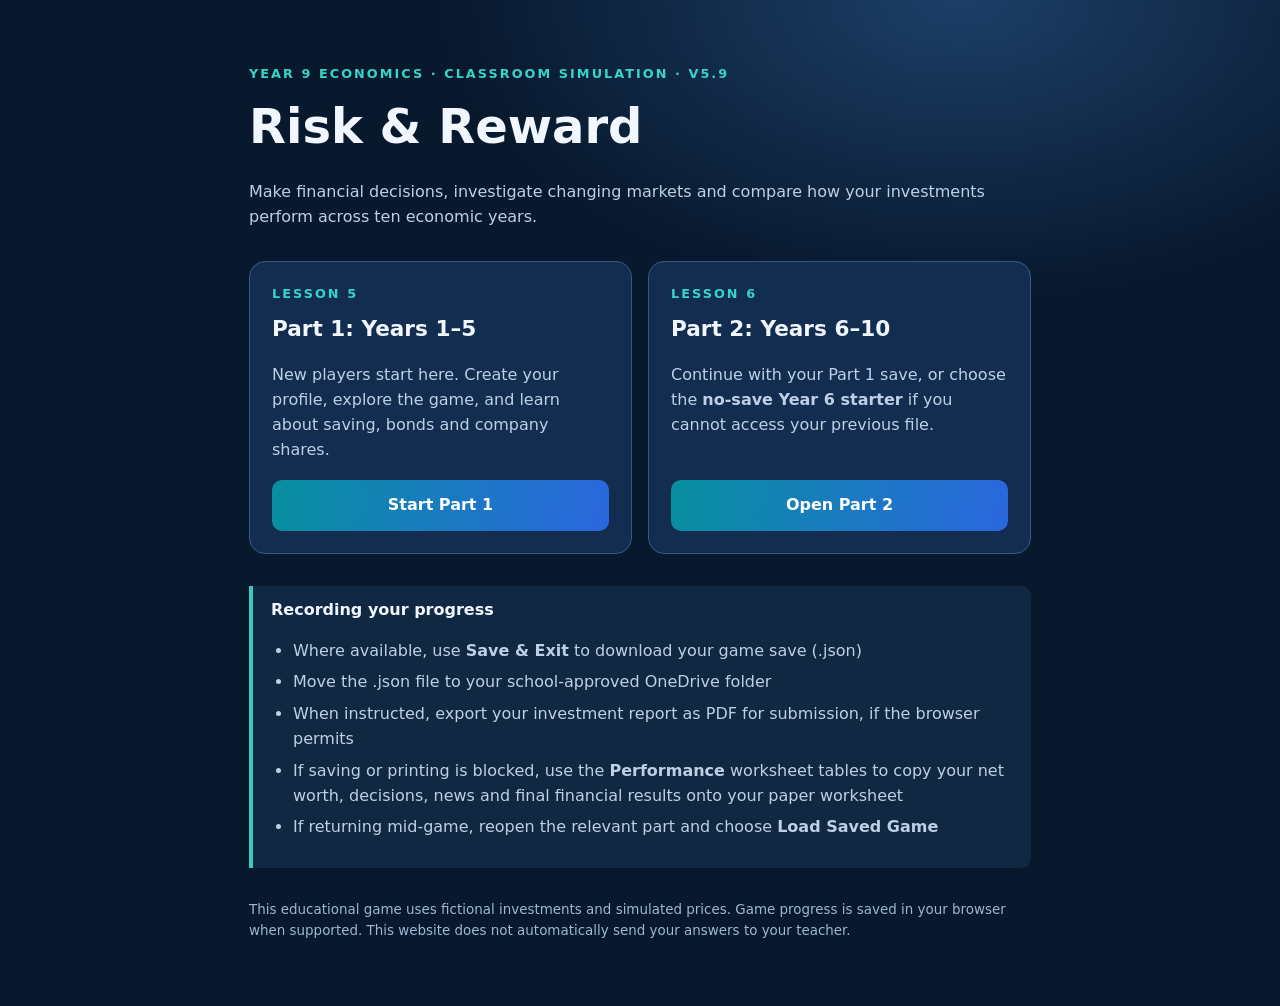
==== index.html @ 8569789c "Update homepage for V5.9 and no-save classroom workflow" ====
<!DOCTYPE html>
<html lang="en-AU">
<head>
  <meta charset="UTF-8">
  <meta name="viewport" content="width=device-width, initial-scale=1">
  <meta name="color-scheme" content="dark">
  <title>Risk &amp; Reward | Financial Challenge</title>
  <style>
    :root {font-family:system-ui,-apple-system,"Segoe UI",Arial,sans-serif;color:#f1f6ff;background:#08182d}
    *{box-sizing:border-box}
    body{margin:0;min-height:100vh;background:radial-gradient(800px 460px at 75% 0%,#1c3f67 0,transparent 65%),#08182d;line-height:1.55}
    main{max-width:830px;margin:0 auto;padding:clamp(24px,5vw,64px) 24px}
    .eyebrow{color:#36d5ca;font-weight:800;letter-spacing:.16em;font-size:.8rem}
    h1{font-size:clamp(2rem,5vw,3rem);margin:.35rem 0 1rem}
    p{color:#bed0e5;margin:.6rem 0}
    .cards{display:grid;grid-template-columns:repeat(2,minmax(0,1fr));gap:16px;margin:32px 0}
    .card{background:#132d50;border:1px solid #365a83;border-radius:16px;padding:22px;display:flex;flex-direction:column;gap:8px}
    .card h2{font-size:1.35rem;margin:0}
    .card p{flex:1}
    a.button{display:inline-block;text-align:center;text-decoration:none;color:white;background:linear-gradient(100deg,#078f9f,#2b67df);border-radius:10px;padding:13px 18px;font-weight:800}
    a.button:focus-visible{outline:3px solid #fff;outline-offset:3px}
    .note{border-left:4px solid #39cabe;padding:12px 18px;background:#102841;border-radius:0 10px 10px 0}
    ul{color:#bed0e5;padding-left:22px}
    li{margin:7px 0}
    footer{font-size:.84rem;color:#9fb7d4;margin-top:32px}
    @media(max-width:600px){.cards{grid-template-columns:1fr}}
  </style>
</head>
<body><main>
  <div class="eyebrow">YEAR 9 ECONOMICS · CLASSROOM SIMULATION · V5.9</div>
  <h1>Risk &amp; Reward</h1>
  <p>Make financial decisions, investigate changing markets and compare how your investments perform across ten economic years.</p>
  <div class="cards">
    <section class="card">
      <div class="eyebrow">LESSON 5</div>
      <h2>Part 1: Years 1–5</h2>
      <p>New players start here. Create your profile, explore the game, and learn about saving, bonds and company shares.</p>
      <a class="button" href="part1.html">Start Part 1</a>
    </section>
    <section class="card">
      <div class="eyebrow">LESSON 6</div>
      <h2>Part 2: Years 6–10</h2>
      <p>Continue with your Part 1 save, or choose the <strong>no-save Year 6 starter</strong> if you cannot access your previous file.</p>
      <a class="button" href="part2.html">Open Part 2</a>
    </section>
  </div>
  <div class="note"><strong>Recording your progress</strong>
    <ul>
      <li>Where available, use <strong>Save &amp; Exit</strong> to download your game save (.json)</li>
      <li>Move the .json file to your school-approved OneDrive folder</li>
      <li>When instructed, export your investment report as PDF for submission, if the browser permits</li><li>If saving or printing is blocked, use the <strong>Performance</strong> worksheet tables to copy your net worth, decisions, news and final financial results onto your paper worksheet</li>
      <li>If returning mid-game, reopen the relevant part and choose <strong>Load Saved Game</strong></li>
    </ul>
  </div>
  <footer>This educational game uses fictional investments and simulated prices. Game progress is saved in your browser when supported. This website does not automatically send your answers to your teacher.</footer>
</main></body></html>
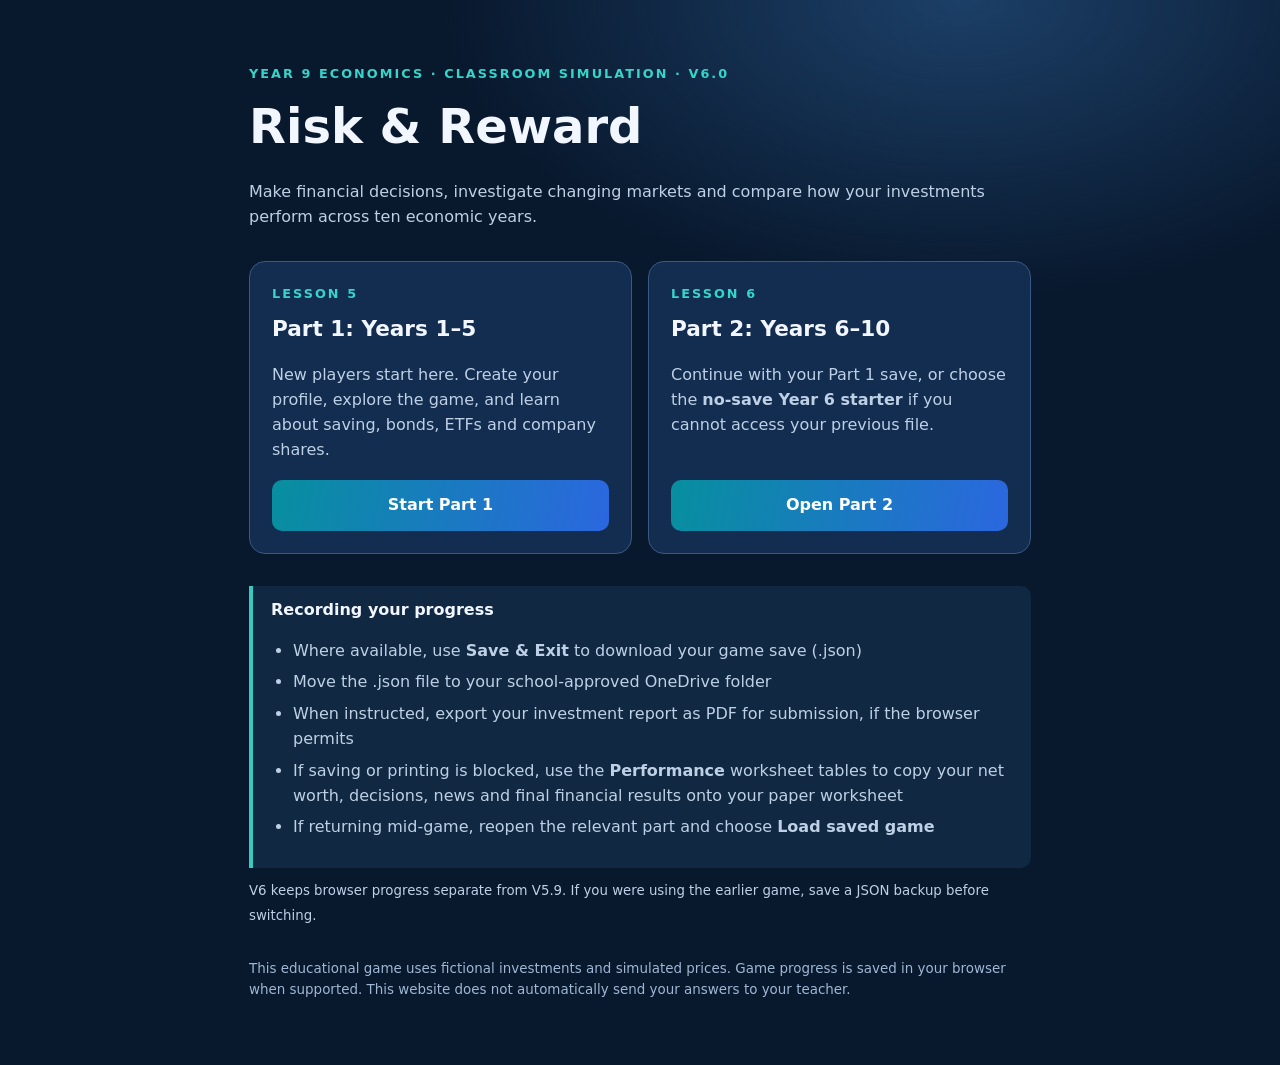
==== commit 47a3a15c: "Promote Risk & Reward V6.0 preview to main classroom site" ====
--- a/index.html
+++ b/index.html
@@ -4,7 +4,7 @@
   <meta charset="UTF-8">
   <meta name="viewport" content="width=device-width, initial-scale=1">
   <meta name="color-scheme" content="dark">
-  <title>Risk &amp; Reward | Financial Challenge</title>
+  <title>Risk &amp; Reward V6.0 | Financial Challenge</title>
   <style>
     :root {font-family:system-ui,-apple-system,"Segoe UI",Arial,sans-serif;color:#f1f6ff;background:#08182d}
     *{box-sizing:border-box}
@@ -27,14 +27,14 @@
   </style>
 </head>
 <body><main>
-  <div class="eyebrow">YEAR 9 ECONOMICS · CLASSROOM SIMULATION · V5.9</div>
+  <div class="eyebrow">YEAR 9 ECONOMICS · CLASSROOM SIMULATION · V6.0</div>
   <h1>Risk &amp; Reward</h1>
   <p>Make financial decisions, investigate changing markets and compare how your investments perform across ten economic years.</p>
   <div class="cards">
     <section class="card">
       <div class="eyebrow">LESSON 5</div>
       <h2>Part 1: Years 1–5</h2>
-      <p>New players start here. Create your profile, explore the game, and learn about saving, bonds and company shares.</p>
+      <p>New players start here. Create your profile, explore the game, and learn about saving, bonds, ETFs and company shares.</p>
       <a class="button" href="part1.html">Start Part 1</a>
     </section>
     <section class="card">
@@ -49,8 +49,9 @@
       <li>Where available, use <strong>Save &amp; Exit</strong> to download your game save (.json)</li>
       <li>Move the .json file to your school-approved OneDrive folder</li>
       <li>When instructed, export your investment report as PDF for submission, if the browser permits</li><li>If saving or printing is blocked, use the <strong>Performance</strong> worksheet tables to copy your net worth, decisions, news and final financial results onto your paper worksheet</li>
-      <li>If returning mid-game, reopen the relevant part and choose <strong>Load Saved Game</strong></li>
+      <li>If returning mid-game, reopen the relevant part and choose <strong>Load saved game</strong></li>
     </ul>
   </div>
+  <p><small>V6 keeps browser progress separate from V5.9. If you were using the earlier game, save a JSON backup before switching.</small></p>
   <footer>This educational game uses fictional investments and simulated prices. Game progress is saved in your browser when supported. This website does not automatically send your answers to your teacher.</footer>
 </main></body></html>
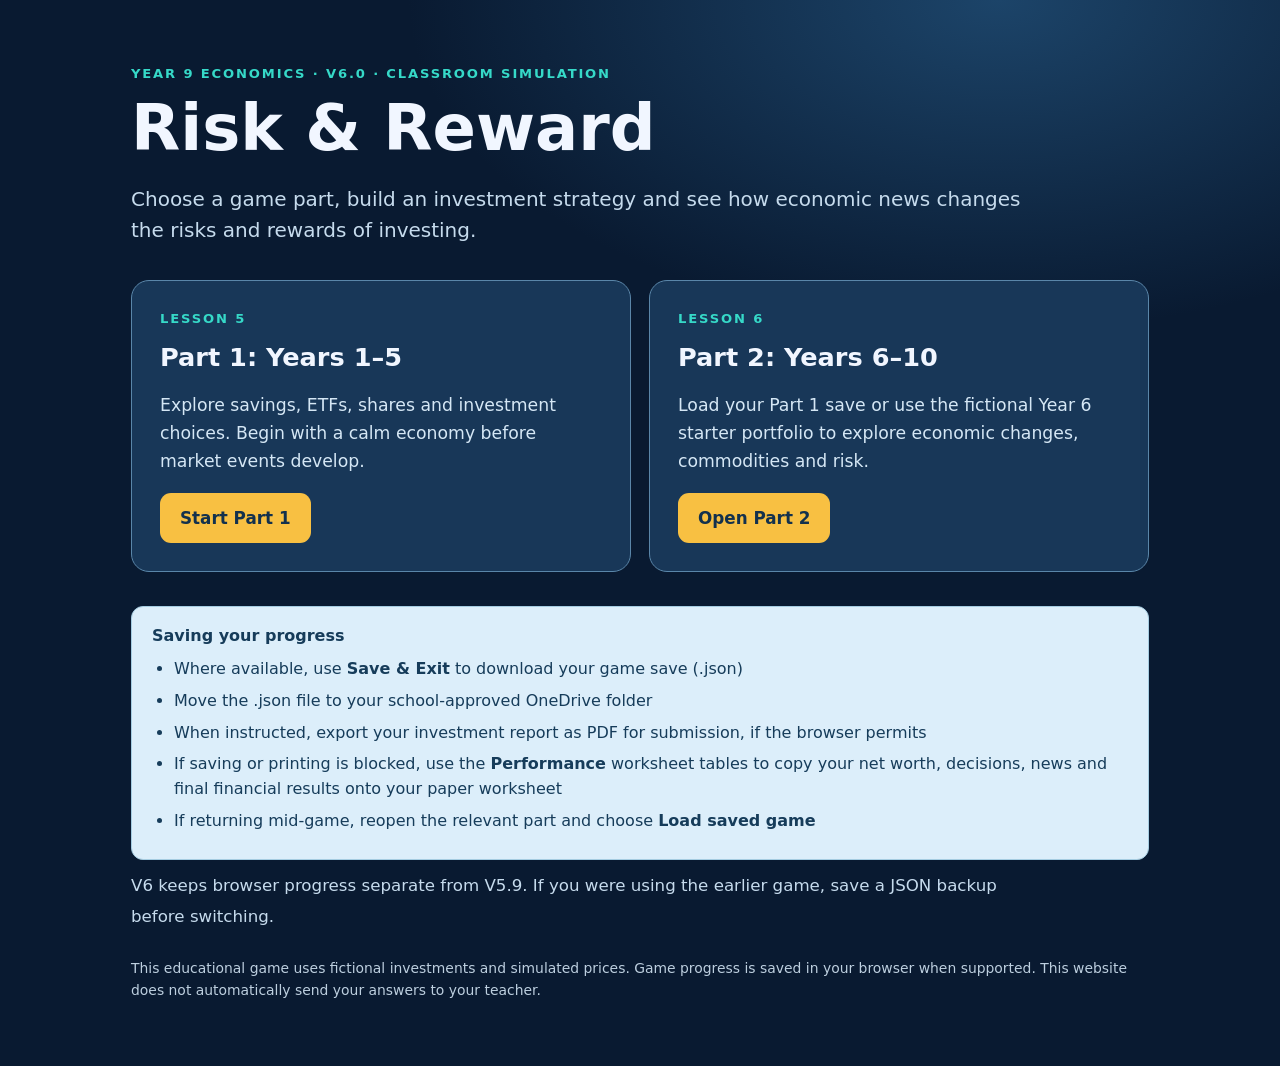
==== commit a55eddf9: "Refine V6 classroom UX, news interpretation, review and navigation" ====
--- a/index.html
+++ b/index.html
@@ -6,45 +6,45 @@
   <meta name="color-scheme" content="dark">
   <title>Risk &amp; Reward V6.0 | Financial Challenge</title>
   <style>
-    :root {font-family:system-ui,-apple-system,"Segoe UI",Arial,sans-serif;color:#f1f6ff;background:#08182d}
-    *{box-sizing:border-box}
-    body{margin:0;min-height:100vh;background:radial-gradient(800px 460px at 75% 0%,#1c3f67 0,transparent 65%),#08182d;line-height:1.55}
-    main{max-width:830px;margin:0 auto;padding:clamp(24px,5vw,64px) 24px}
-    .eyebrow{color:#36d5ca;font-weight:800;letter-spacing:.16em;font-size:.8rem}
-    h1{font-size:clamp(2rem,5vw,3rem);margin:.35rem 0 1rem}
-    p{color:#bed0e5;margin:.6rem 0}
-    .cards{display:grid;grid-template-columns:repeat(2,minmax(0,1fr));gap:16px;margin:32px 0}
-    .card{background:#132d50;border:1px solid #365a83;border-radius:16px;padding:22px;display:flex;flex-direction:column;gap:8px}
-    .card h2{font-size:1.35rem;margin:0}
-    .card p{flex:1}
-    a.button{display:inline-block;text-align:center;text-decoration:none;color:white;background:linear-gradient(100deg,#078f9f,#2b67df);border-radius:10px;padding:13px 18px;font-weight:800}
-    a.button:focus-visible{outline:3px solid #fff;outline-offset:3px}
-    .note{border-left:4px solid #39cabe;padding:12px 18px;background:#102841;border-radius:0 10px 10px 0}
-    ul{color:#bed0e5;padding-left:22px}
-    li{margin:7px 0}
-    footer{font-size:.84rem;color:#9fb7d4;margin-top:32px}
-    @media(max-width:600px){.cards{grid-template-columns:1fr}}
-  </style>
+:root{font-family:system-ui,-apple-system,"Segoe UI",Arial,sans-serif;color:#f1f6ff;background:#091a31}
+*{box-sizing:border-box}
+body{margin:0;min-height:100vh;background:radial-gradient(820px 460px at 78% 0,#1c4469,transparent 72%),#091a31;line-height:1.55}
+main{max-width:1070px;margin:0 auto;padding:clamp(26px,5vw,65px) 26px}
+.eyebrow{color:#36d9c8;font-weight:850;letter-spacing:.14em;font-size:.82rem}
+h1{font-size:clamp(2.5rem,5vw,4rem);margin:.55rem 0 1.2rem;line-height:1.12}
+main>p{font-size:clamp(1rem,1.6vw,1.25rem);color:#c6dbed;max-width:900px;margin:.6rem 0 1.5rem}
+.cards{display:grid;grid-template-columns:repeat(2,minmax(0,1fr));gap:18px;margin:34px 0}
+.card{border:1px solid #5a86a9;background:#183758;border-radius:18px;padding:28px;display:flex;flex-direction:column;align-items:flex-start;gap:13px}
+.card h2{font-size:clamp(1.4rem,2vw,1.9rem);margin:0;line-height:1.25}
+.card p{color:#d5e7f5;flex:1;font-size:1.08rem;line-height:1.6;margin:5px 0}
+a.button{display:inline-flex;align-items:center;justify-content:center;text-decoration:none;color:#13314d;background:#f8c042;border-radius:11px;padding:12px 20px;font-weight:850;font-size:1.05rem;min-height:48px}
+a.button:hover{background:#ffda70}a.button:focus-visible{outline:3px solid #fff;outline-offset:3px}
+.note{border:1px solid #a5cce1;background:#dceefa;color:#163c5a;border-radius:12px;padding:17px 20px}
+.note strong,.note li{color:#163c5a}
+ul{padding-left:22px;margin:8px 0}li{margin:7px 0}
+footer{font-size:.87rem;color:#bdcfdf;margin-top:27px}
+@media(max-width:680px){.cards{grid-template-columns:1fr}.card{padding:21px}main{padding:22px}}
+</style>
 </head>
 <body><main>
-  <div class="eyebrow">YEAR 9 ECONOMICS · CLASSROOM SIMULATION · V6.0</div>
+  <div class="eyebrow">YEAR 9 ECONOMICS · V6.0 · CLASSROOM SIMULATION</div>
   <h1>Risk &amp; Reward</h1>
-  <p>Make financial decisions, investigate changing markets and compare how your investments perform across ten economic years.</p>
+  <p>Choose a game part, build an investment strategy and see how economic news changes the risks and rewards of investing.</p>
   <div class="cards">
     <section class="card">
       <div class="eyebrow">LESSON 5</div>
       <h2>Part 1: Years 1–5</h2>
-      <p>New players start here. Create your profile, explore the game, and learn about saving, bonds, ETFs and company shares.</p>
+      <p>Explore savings, ETFs, shares and investment choices. Begin with a calm economy before market events develop.</p>
       <a class="button" href="part1.html">Start Part 1</a>
     </section>
     <section class="card">
       <div class="eyebrow">LESSON 6</div>
       <h2>Part 2: Years 6–10</h2>
-      <p>Continue with your Part 1 save, or choose the <strong>no-save Year 6 starter</strong> if you cannot access your previous file.</p>
+      <p>Load your Part 1 save or use the fictional Year 6 starter portfolio to explore economic changes, commodities and risk.</p>
       <a class="button" href="part2.html">Open Part 2</a>
     </section>
   </div>
-  <div class="note"><strong>Recording your progress</strong>
+  <div class="note"><strong>Saving your progress</strong>
     <ul>
       <li>Where available, use <strong>Save &amp; Exit</strong> to download your game save (.json)</li>
       <li>Move the .json file to your school-approved OneDrive folder</li>
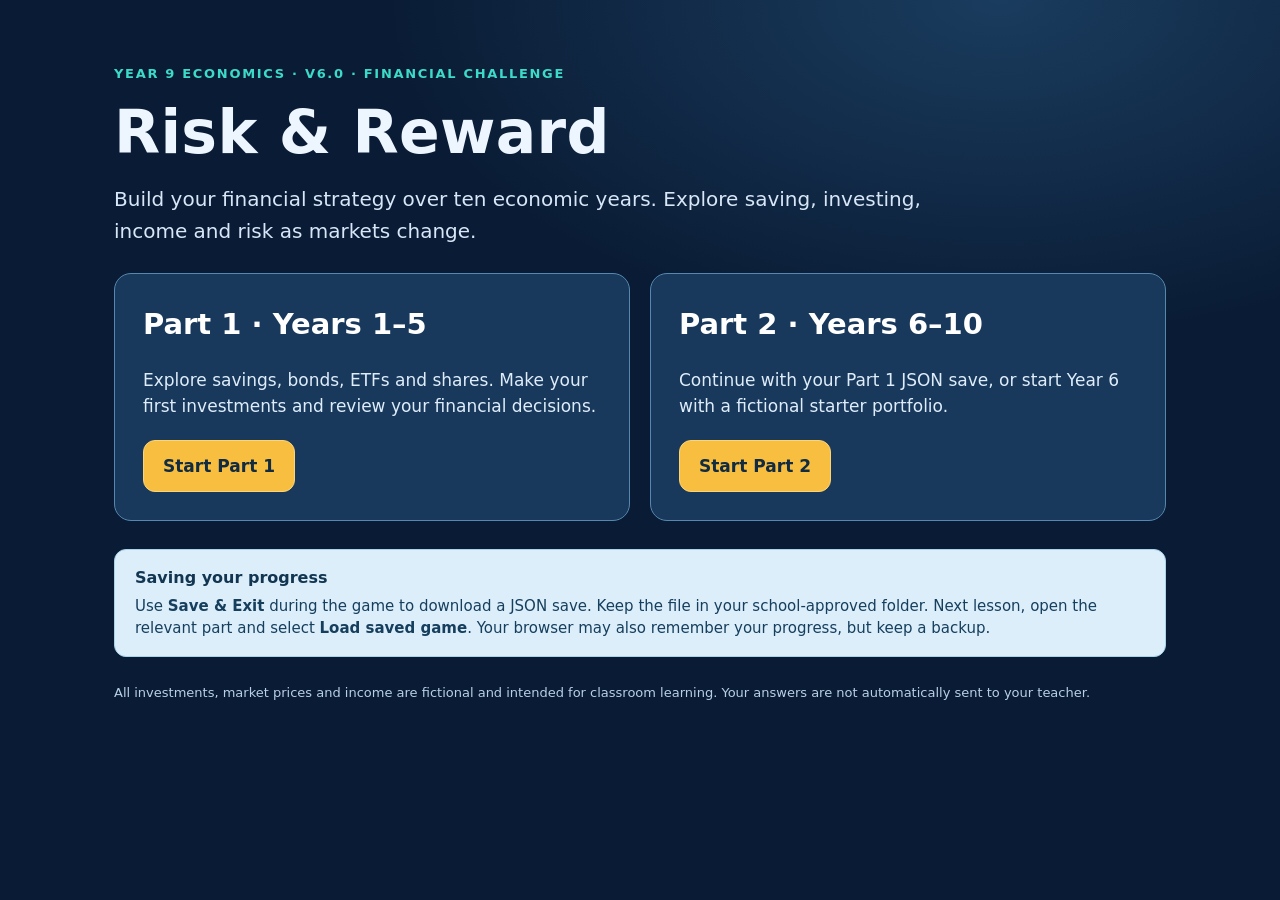
==== commit 1992b4d0: "Refine V6 home, banking and cycle controls, plus annual performance and compact trading" ====
--- a/index.html
+++ b/index.html
@@ -1,57 +1,31 @@
-<!DOCTYPE html>
-<html lang="en-AU">
-<head>
-  <meta charset="UTF-8">
-  <meta name="viewport" content="width=device-width, initial-scale=1">
-  <meta name="color-scheme" content="dark">
-  <title>Risk &amp; Reward V6.0 | Financial Challenge</title>
-  <style>
-:root{font-family:system-ui,-apple-system,"Segoe UI",Arial,sans-serif;color:#f1f6ff;background:#091a31}
-*{box-sizing:border-box}
-body{margin:0;min-height:100vh;background:radial-gradient(820px 460px at 78% 0,#1c4469,transparent 72%),#091a31;line-height:1.55}
-main{max-width:1070px;margin:0 auto;padding:clamp(26px,5vw,65px) 26px}
-.eyebrow{color:#36d9c8;font-weight:850;letter-spacing:.14em;font-size:.82rem}
-h1{font-size:clamp(2.5rem,5vw,4rem);margin:.55rem 0 1.2rem;line-height:1.12}
-main>p{font-size:clamp(1rem,1.6vw,1.25rem);color:#c6dbed;max-width:900px;margin:.6rem 0 1.5rem}
-.cards{display:grid;grid-template-columns:repeat(2,minmax(0,1fr));gap:18px;margin:34px 0}
-.card{border:1px solid #5a86a9;background:#183758;border-radius:18px;padding:28px;display:flex;flex-direction:column;align-items:flex-start;gap:13px}
-.card h2{font-size:clamp(1.4rem,2vw,1.9rem);margin:0;line-height:1.25}
-.card p{color:#d5e7f5;flex:1;font-size:1.08rem;line-height:1.6;margin:5px 0}
-a.button{display:inline-flex;align-items:center;justify-content:center;text-decoration:none;color:#13314d;background:#f8c042;border-radius:11px;padding:12px 20px;font-weight:850;font-size:1.05rem;min-height:48px}
-a.button:hover{background:#ffda70}a.button:focus-visible{outline:3px solid #fff;outline-offset:3px}
-.note{border:1px solid #a5cce1;background:#dceefa;color:#163c5a;border-radius:12px;padding:17px 20px}
-.note strong,.note li{color:#163c5a}
-ul{padding-left:22px;margin:8px 0}li{margin:7px 0}
-footer{font-size:.87rem;color:#bdcfdf;margin-top:27px}
-@media(max-width:680px){.cards{grid-template-columns:1fr}.card{padding:21px}main{padding:22px}}
-</style>
-</head>
+<!doctype html>
+<html lang="en-AU"><head><meta charset="utf-8"><meta name="viewport" content="width=device-width, initial-scale=1"><meta name="color-scheme" content="dark"><title>Risk &amp; Reward V6.0 | Financial Challenge</title>
+<style>
+:root{font-family:system-ui,-apple-system,'Segoe UI',Arial,sans-serif;color:#edf6ff;background:#0a1c35;line-height:1.55}
+*{box-sizing:border-box}body{margin:0;background:radial-gradient(850px 470px at 78% 0%,#1a3c5e,transparent 72%),#0a1c35;min-height:100vh}
+main{max-width:1100px;margin:0 auto;padding:clamp(28px,5vw,64px) 24px}
+.eyebrow{color:#3cdbc9;font-size:13px;font-weight:850;letter-spacing:.13em}
+h1{font-size:clamp(42px,5.5vw,60px);line-height:1.08;margin:16px 0 18px;letter-spacing:.005em}
+.lead{font-size:clamp(16px,1.6vw,20px);color:#d8e7f7;max-width:850px;line-height:1.6;margin:0 0 26px}
+.grid{display:grid;grid-template-columns:repeat(2,minmax(0,1fr));gap:20px;margin:24px 0}
+.card{background:#18395c;border:1px solid #5687af;border-radius:17px;padding:28px;display:flex;flex-direction:column;gap:10px}
+.card h2{font-size:clamp(24px,2.4vw,29px);margin:0;color:#fff}
+.card p{font-size:17px;line-height:1.55;color:#dfedfb;flex:1;margin:10px 0}
+.button{display:inline-block;align-self:flex-start;background:#f8be40;color:#102b42;border:1px solid #fbd477;text-decoration:none;padding:12px 19px;font-size:17px;font-weight:850;border-radius:12px;min-height:50px}
+.button:hover{background:#ffd16c}.button:focus-visible{outline:3px solid #fff;outline-offset:3px}
+.note{background:#dceefa;border:1px solid #a7d4eb;border-radius:12px;padding:16px 20px;color:#163f5e;line-height:1.5;margin:28px 0 0}
+.note strong{color:#123652}.note p{margin:5px 0 0;font-size:15px}
+footer{color:#b8d0e5;font-size:13px;margin:26px 0}
+@media(max-width:690px){.grid{grid-template-columns:1fr;gap:12px}.card{padding:20px}.button{align-self:stretch;text-align:center}}
+</style></head>
 <body><main>
-  <div class="eyebrow">YEAR 9 ECONOMICS · V6.0 · CLASSROOM SIMULATION</div>
-  <h1>Risk &amp; Reward</h1>
-  <p>Choose a game part, build an investment strategy and see how economic news changes the risks and rewards of investing.</p>
-  <div class="cards">
-    <section class="card">
-      <div class="eyebrow">LESSON 5</div>
-      <h2>Part 1: Years 1–5</h2>
-      <p>Explore savings, ETFs, shares and investment choices. Begin with a calm economy before market events develop.</p>
-      <a class="button" href="part1.html">Start Part 1</a>
-    </section>
-    <section class="card">
-      <div class="eyebrow">LESSON 6</div>
-      <h2>Part 2: Years 6–10</h2>
-      <p>Load your Part 1 save or use the fictional Year 6 starter portfolio to explore economic changes, commodities and risk.</p>
-      <a class="button" href="part2.html">Open Part 2</a>
-    </section>
-  </div>
-  <div class="note"><strong>Saving your progress</strong>
-    <ul>
-      <li>Where available, use <strong>Save &amp; Exit</strong> to download your game save (.json)</li>
-      <li>Move the .json file to your school-approved OneDrive folder</li>
-      <li>When instructed, export your investment report as PDF for submission, if the browser permits</li><li>If saving or printing is blocked, use the <strong>Performance</strong> worksheet tables to copy your net worth, decisions, news and final financial results onto your paper worksheet</li>
-      <li>If returning mid-game, reopen the relevant part and choose <strong>Load saved game</strong></li>
-    </ul>
-  </div>
-  <p><small>V6 keeps browser progress separate from V5.9. If you were using the earlier game, save a JSON backup before switching.</small></p>
-  <footer>This educational game uses fictional investments and simulated prices. Game progress is saved in your browser when supported. This website does not automatically send your answers to your teacher.</footer>
-</main></body></html>
+<div class="eyebrow">YEAR 9 ECONOMICS · V6.0 · FINANCIAL CHALLENGE</div>
+<h1>Risk &amp; Reward</h1>
+<p class="lead">Build your financial strategy over ten economic years. Explore saving, investing, income and risk as markets change.</p>
+<div class="grid">
+<section class="card"><h2>Part 1 · Years 1–5</h2><p>Explore savings, bonds, ETFs and shares. Make your first investments and review your financial decisions.</p><a class="button" href="part1.html">Start Part 1</a></section>
+<section class="card"><h2>Part 2 · Years 6–10</h2><p>Continue with your Part 1 JSON save, or start Year 6 with a fictional starter portfolio.</p><a class="button" href="part2.html">Start Part 2</a></section>
+</div>
+<div class="note"><strong>Saving your progress</strong><p>Use <b>Save &amp; Exit</b> during the game to download a JSON save. Keep the file in your school-approved folder. Next lesson, open the relevant part and select <b>Load saved game</b>. Your browser may also remember your progress, but keep a backup.</p></div>
+<footer>All investments, market prices and income are fictional and intended for classroom learning. Your answers are not automatically sent to your teacher.</footer>
+</main></body></html>
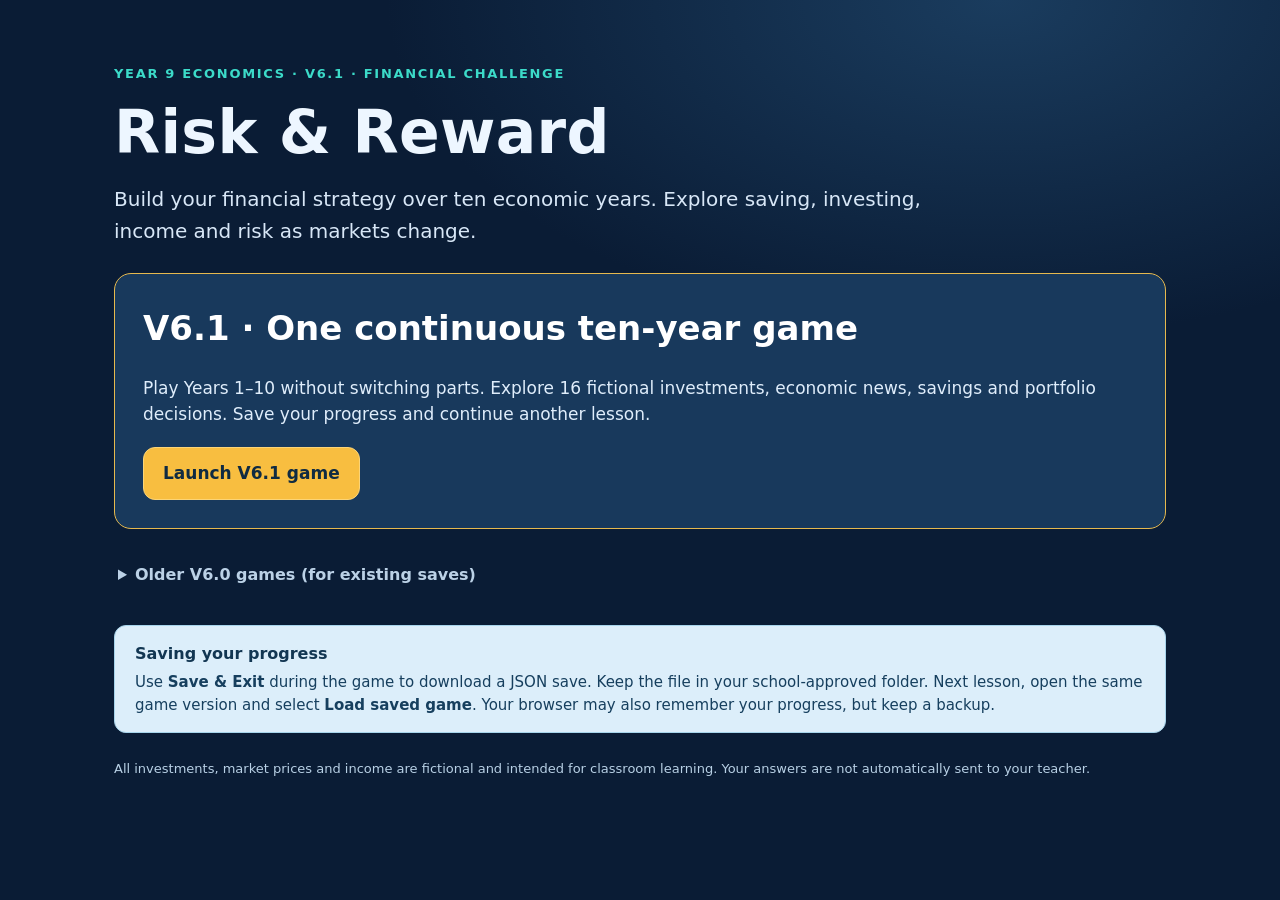
==== commit fa42b1cb: "Publish V6.1 integrated student preview and update launcher" ====
--- a/index.html
+++ b/index.html
@@ -1,5 +1,5 @@
 <!doctype html>
-<html lang="en-AU"><head><meta charset="utf-8"><meta name="viewport" content="width=device-width, initial-scale=1"><meta name="color-scheme" content="dark"><title>Risk &amp; Reward V6.0 | Financial Challenge</title>
+<html lang="en-AU"><head><meta charset="utf-8"><meta name="viewport" content="width=device-width, initial-scale=1"><meta name="color-scheme" content="dark"><title>Risk &amp; Reward V6.1 | Financial Challenge</title>
 <style>
 :root{font-family:system-ui,-apple-system,'Segoe UI',Arial,sans-serif;color:#edf6ff;background:#0a1c35;line-height:1.55}
 *{box-sizing:border-box}body{margin:0;background:radial-gradient(850px 470px at 78% 0%,#1a3c5e,transparent 72%),#0a1c35;min-height:100vh}
@@ -13,19 +13,27 @@
 .card p{font-size:17px;line-height:1.55;color:#dfedfb;flex:1;margin:10px 0}
 .button{display:inline-block;align-self:flex-start;background:#f8be40;color:#102b42;border:1px solid #fbd477;text-decoration:none;padding:12px 19px;font-size:17px;font-weight:850;border-radius:12px;min-height:50px}
 .button:hover{background:#ffd16c}.button:focus-visible{outline:3px solid #fff;outline-offset:3px}
-.note{background:#dceefa;border:1px solid #a7d4eb;border-radius:12px;padding:16px 20px;color:#163f5e;line-height:1.5;margin:28px 0 0}
+.primary-card{grid-column:1 / -1;border-color:#e6b94e;background:#18395c}.primary-card h2{font-size:clamp(26px,3vw,34px)}.legacy{margin:24px 0;color:#d2e5f4}.legacy summary{cursor:pointer;font-weight:750;font-size:16px;color:#bbd1e6;padding:10px 4px}.legacy .card{background:#102a46}.legacy .button{background:#234b72;color:#e8f5ff;border-color:#567b9d}.note{background:#dceefa;border:1px solid #a7d4eb;border-radius:12px;padding:16px 20px;color:#163f5e;line-height:1.5;margin:28px 0 0}
 .note strong{color:#123652}.note p{margin:5px 0 0;font-size:15px}
 footer{color:#b8d0e5;font-size:13px;margin:26px 0}
 @media(max-width:690px){.grid{grid-template-columns:1fr;gap:12px}.card{padding:20px}.button{align-self:stretch;text-align:center}}
 </style></head>
 <body><main>
-<div class="eyebrow">YEAR 9 ECONOMICS · V6.0 · FINANCIAL CHALLENGE</div>
+<div class="eyebrow">YEAR 9 ECONOMICS · V6.1 · FINANCIAL CHALLENGE</div>
 <h1>Risk &amp; Reward</h1>
 <p class="lead">Build your financial strategy over ten economic years. Explore saving, investing, income and risk as markets change.</p>
 <div class="grid">
-<section class="card"><h2>Part 1 · Years 1–5</h2><p>Explore savings, bonds, ETFs and shares. Make your first investments and review your financial decisions.</p><a class="button" href="part1.html">Start Part 1</a></section>
-<section class="card"><h2>Part 2 · Years 6–10</h2><p>Continue with your Part 1 JSON save, or start Year 6 with a fictional starter portfolio.</p><a class="button" href="part2.html">Start Part 2</a></section>
+<section class="card primary-card">
+  <h2>V6.1 · One continuous ten-year game</h2>
+  <p>Play Years 1–10 without switching parts. Explore 16 fictional investments, economic news, savings and portfolio decisions. Save your progress and continue another lesson.</p>
+  <a class="button" href="v6.1-preview.html">Launch V6.1 game</a>
+</section>
 </div>
-<div class="note"><strong>Saving your progress</strong><p>Use <b>Save &amp; Exit</b> during the game to download a JSON save. Keep the file in your school-approved folder. Next lesson, open the relevant part and select <b>Load saved game</b>. Your browser may also remember your progress, but keep a backup.</p></div>
+<details class="legacy"><summary>Older V6.0 games (for existing saves)</summary>
+<div class="grid">
+<section class="card"><h2>V6.0 Part 1 · Years 1–5</h2><p>Open the original Part 1 game if you need to continue an earlier save.</p><a class="button" href="part1.html">Open V6.0 Part 1</a></section>
+<section class="card"><h2>V6.0 Part 2 · Years 6–10</h2><p>Open the original Part 2 game for compatible legacy continuation.</p><a class="button" href="part2.html">Open V6.0 Part 2</a></section>
+</div></details>
+<div class="note"><strong>Saving your progress</strong><p>Use <b>Save &amp; Exit</b> during the game to download a JSON save. Keep the file in your school-approved folder. Next lesson, open the same game version and select <b>Load saved game</b>. Your browser may also remember your progress, but keep a backup.</p></div>
 <footer>All investments, market prices and income are fictional and intended for classroom learning. Your answers are not automatically sent to your teacher.</footer>
 </main></body></html>
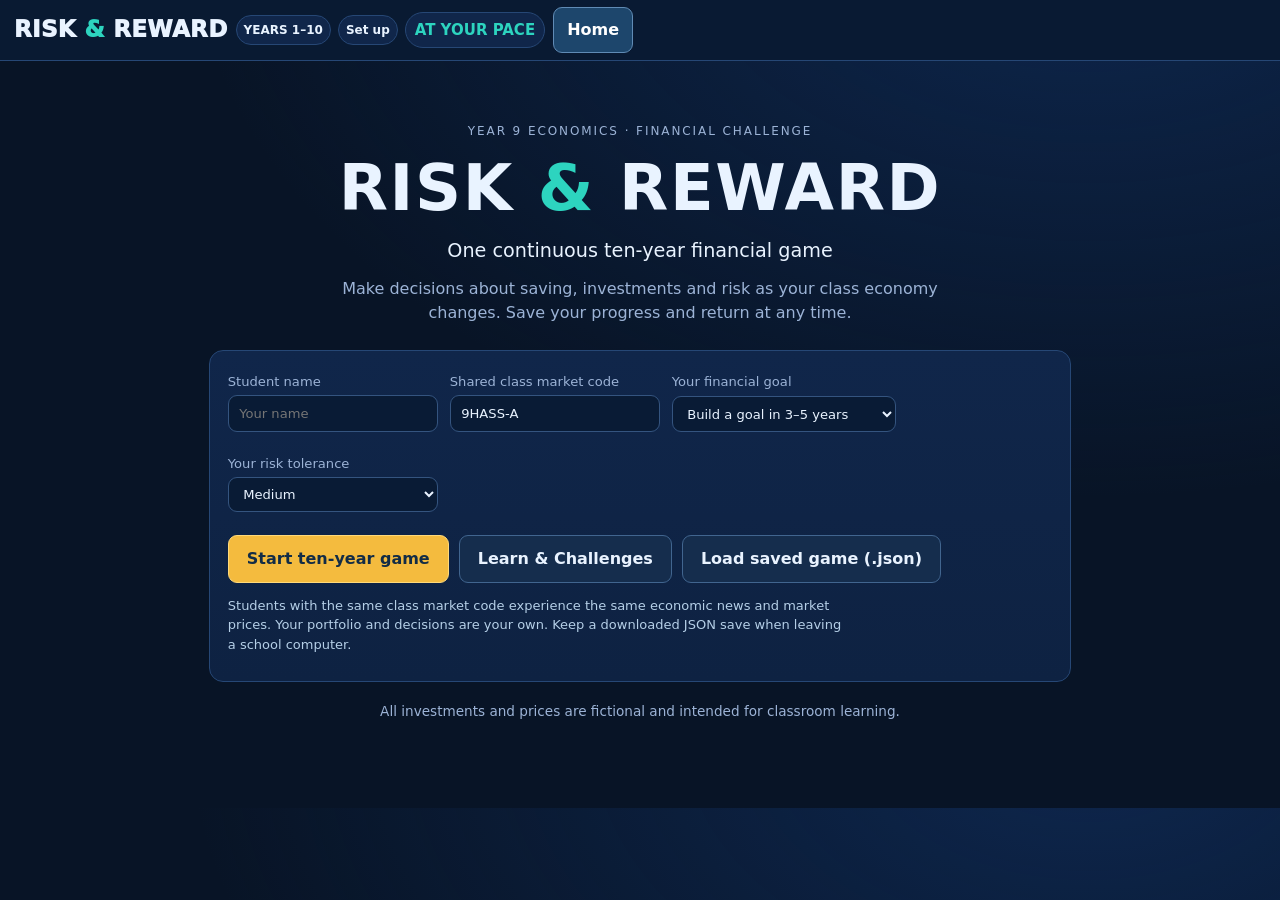
==== commit 17b73705: "Release unified Risk & Reward game with restart and always-available learning" ====
--- a/index.html
+++ b/index.html
@@ -1,39 +1,2593 @@
 <!doctype html>
-<html lang="en-AU"><head><meta charset="utf-8"><meta name="viewport" content="width=device-width, initial-scale=1"><meta name="color-scheme" content="dark"><title>Risk &amp; Reward V6.1 | Financial Challenge</title>
-<style>
-:root{font-family:system-ui,-apple-system,'Segoe UI',Arial,sans-serif;color:#edf6ff;background:#0a1c35;line-height:1.55}
-*{box-sizing:border-box}body{margin:0;background:radial-gradient(850px 470px at 78% 0%,#1a3c5e,transparent 72%),#0a1c35;min-height:100vh}
-main{max-width:1100px;margin:0 auto;padding:clamp(28px,5vw,64px) 24px}
-.eyebrow{color:#3cdbc9;font-size:13px;font-weight:850;letter-spacing:.13em}
-h1{font-size:clamp(42px,5.5vw,60px);line-height:1.08;margin:16px 0 18px;letter-spacing:.005em}
-.lead{font-size:clamp(16px,1.6vw,20px);color:#d8e7f7;max-width:850px;line-height:1.6;margin:0 0 26px}
-.grid{display:grid;grid-template-columns:repeat(2,minmax(0,1fr));gap:20px;margin:24px 0}
-.card{background:#18395c;border:1px solid #5687af;border-radius:17px;padding:28px;display:flex;flex-direction:column;gap:10px}
-.card h2{font-size:clamp(24px,2.4vw,29px);margin:0;color:#fff}
-.card p{font-size:17px;line-height:1.55;color:#dfedfb;flex:1;margin:10px 0}
-.button{display:inline-block;align-self:flex-start;background:#f8be40;color:#102b42;border:1px solid #fbd477;text-decoration:none;padding:12px 19px;font-size:17px;font-weight:850;border-radius:12px;min-height:50px}
-.button:hover{background:#ffd16c}.button:focus-visible{outline:3px solid #fff;outline-offset:3px}
-.primary-card{grid-column:1 / -1;border-color:#e6b94e;background:#18395c}.primary-card h2{font-size:clamp(26px,3vw,34px)}.legacy{margin:24px 0;color:#d2e5f4}.legacy summary{cursor:pointer;font-weight:750;font-size:16px;color:#bbd1e6;padding:10px 4px}.legacy .card{background:#102a46}.legacy .button{background:#234b72;color:#e8f5ff;border-color:#567b9d}.note{background:#dceefa;border:1px solid #a7d4eb;border-radius:12px;padding:16px 20px;color:#163f5e;line-height:1.5;margin:28px 0 0}
-.note strong{color:#123652}.note p{margin:5px 0 0;font-size:15px}
-footer{color:#b8d0e5;font-size:13px;margin:26px 0}
-@media(max-width:690px){.grid{grid-template-columns:1fr;gap:12px}.card{padding:20px}.button{align-self:stretch;text-align:center}}
-</style></head>
-<body><main>
-<div class="eyebrow">YEAR 9 ECONOMICS · V6.1 · FINANCIAL CHALLENGE</div>
-<h1>Risk &amp; Reward</h1>
-<p class="lead">Build your financial strategy over ten economic years. Explore saving, investing, income and risk as markets change.</p>
-<div class="grid">
-<section class="card primary-card">
-  <h2>V6.1 · One continuous ten-year game</h2>
-  <p>Play Years 1–10 without switching parts. Explore 16 fictional investments, economic news, savings and portfolio decisions. Save your progress and continue another lesson.</p>
-  <a class="button" href="v6.1-preview.html">Launch V6.1 game</a>
-</section>
-</div>
-<details class="legacy"><summary>Older V6.0 games (for existing saves)</summary>
-<div class="grid">
-<section class="card"><h2>V6.0 Part 1 · Years 1–5</h2><p>Open the original Part 1 game if you need to continue an earlier save.</p><a class="button" href="part1.html">Open V6.0 Part 1</a></section>
-<section class="card"><h2>V6.0 Part 2 · Years 6–10</h2><p>Open the original Part 2 game for compatible legacy continuation.</p><a class="button" href="part2.html">Open V6.0 Part 2</a></section>
-</div></details>
-<div class="note"><strong>Saving your progress</strong><p>Use <b>Save &amp; Exit</b> during the game to download a JSON save. Keep the file in your school-approved folder. Next lesson, open the same game version and select <b>Load saved game</b>. Your browser may also remember your progress, but keep a backup.</p></div>
-<footer>All investments, market prices and income are fictional and intended for classroom learning. Your answers are not automatically sent to your teacher.</footer>
-</main></body></html>+<html lang="en-AU"><head><meta charset="utf-8"/><meta name="viewport" content="width=device-width,initial-scale=1"/><title>Risk & Reward | Financial Challenge</title><style>
+:root{--bg:#081426;--bg2:#0c1c36;--panel:#10264a;--panelhi:#153154;--line:#264775;--tx:#e9f3ff;--muted:#9cb3d6;--teal:#2dd4bf;--blue:#60a5fa;--green:#34d399;--red:#f87171;--amber:#fbbf24}
+*{box-sizing:border-box}body{margin:0;background:radial-gradient(900px 570px at 85% -9%,#13397580,transparent),var(--bg);font:15px/1.5 system-ui,-apple-system,Segoe UI,Arial,sans-serif;color:var(--tx)}button,input,select{font:inherit}button{cursor:pointer}button:disabled{opacity:.43;cursor:not-allowed}h1,h2,h3,h4,p{margin:0 0 .65rem}h1{font-size:1.55rem;line-height:1.2}h2{font-size:1.15rem}h3{font-size:1rem}.small{font-size:.85rem}.muted{color:var(--muted)}.positive{color:var(--green)}.negative{color:var(--red)}.teal{color:var(--teal)}.r{text-align:right}.short{margin:0}.eyebrow{letter-spacing:.16em;text-transform:uppercase;font-size:.75rem;color:var(--muted)}
+.top{min-height:71px;position:sticky;top:0;z-index:30;background:#0a1b33f2;border-bottom:1px solid var(--line);display:flex;align-items:center;gap:1rem;flex-wrap:wrap;padding:.65rem 1.5rem;backdrop-filter:blur(10px)}.brand{background:none;border:0;color:var(--tx);text-align:left;padding:0;line-height:1.05}.brand span{font-size:1.18rem;font-weight:900;letter-spacing:.035em}.brand em{font-style:normal;color:var(--teal)}.brand small{display:block;color:var(--muted);font-size:.58rem;letter-spacing:.2em;margin-top:.3rem}.top-tags{display:flex;gap:.45rem;align-items:center;flex-wrap:wrap}.tag{display:inline-block;background:var(--panel);border:1px solid var(--line);padding:.28rem .68rem;border-radius:30px;font-size:.78rem;font-weight:650;white-space:nowrap}.tag.trade{border-color:var(--green);color:var(--green)}.timer{min-width:72px;text-align:center;font-weight:800;font-variant-numeric:tabular-nums;color:var(--teal)}.top-right{margin-left:auto;display:flex;gap:.4rem}.light{border:1px solid var(--line);border-radius:9px;background:none;color:var(--muted);padding:.4rem .65rem}.light.active{color:var(--tx);background:var(--panelhi);border-color:var(--teal)}
+.page{max-width:1350px;padding:1.35rem 1.5rem 4rem;margin:0 auto}.session-top,.section-head{display:flex;align-items:center;justify-content:space-between;gap:1rem;flex-wrap:wrap}.session-top{margin-bottom:1rem}.session-top p{margin:0}.session-ctrl{display:flex;align-items:center;gap:.6rem}.tabs{display:flex;gap:.25rem;align-items:center;margin:0 0 1rem;border-bottom:1px solid var(--line);padding:0}.tabs button{color:var(--muted);background:none;border:0;border-bottom:3px solid transparent;padding:.65rem 1.1rem;font-weight:700}.tabs button.on{color:var(--tx);border-bottom-color:var(--teal)}
+.panel{border:1px solid var(--line);border-radius:14px;background:linear-gradient(180deg,var(--panel),#0e2242);padding:1rem 1.1rem;margin-bottom:1rem}.panel.compact{padding:.75rem 1rem}.panel.compact h2{margin:0}.section-head{margin-bottom:.65rem}.section-head h2{margin:0}.panel p{max-width:75ch}.two-col{display:grid;grid-template-columns:1fr 1fr;gap:1rem}.two-col>.panel{margin-bottom:1rem}.banner{padding:.6rem .9rem;border-radius:10px;border:1px solid var(--line);font-weight:600;margin:.6rem 0}.banner.green{background:#064e3b;color:#d1fae5;border-color:var(--green)}.banner.blue{background:#153456}.banner.amber{background:#5e380e;border-color:#ca8730}
+.metrics{display:grid;grid-template-columns:repeat(auto-fit,minmax(175px,1fr));gap:.7rem;margin-bottom:1rem}.metric{border:1px solid var(--line);border-radius:12px;background:var(--panel);padding:.75rem .85rem;min-height:98px}.metric.primary{background:linear-gradient(135deg,#075e64,#174a84);border-color:#2dd4bf88}.metric-label{color:#adc6e9;font-size:.75rem;text-transform:uppercase;letter-spacing:.085em}.metric-num{font-size:1.39rem;line-height:1.35;font-weight:850;margin:.25rem 0;white-space:nowrap}.metric-sub{color:var(--muted);font-size:.76rem}.primary .metric-sub{color:#b9eee3}
+.wallet{position:sticky;top:var(--hh,71px);z-index:20;display:flex;align-items:center;gap:.3rem 1.8rem;flex-wrap:wrap;padding:.45rem 1.5rem;background:#0b1e3bf5;border-bottom:1px solid var(--line);backdrop-filter:blur(8px)}.w-item{display:grid;line-height:1.2}.w-item .metric-label{font-size:.68rem}.w-num{font-size:1.1rem;font-weight:850;white-space:nowrap;font-variant-numeric:tabular-nums}.w-item.primary .w-num{color:var(--teal)}.w-item.total{margin-left:auto;text-align:right}.w-item.total .w-num{font-size:1.25rem}
+.page.student{padding-top:.9rem}.session-top.compact{margin-bottom:.5rem;gap:.4rem 1.2rem}.session-top.compact h1{font-size:1.25rem;margin:0}.session-top.compact .tabs{margin:0;border-bottom:0}.session-top.compact .tabs button{min-height:44px}.session-top.compact .banner{margin:0;flex:1 1 260px;padding:.4rem .8rem;font-size:.88rem}
+:focus-visible{outline:2px solid var(--teal);outline-offset:2px}.top-right .light,.session-ctrl select{min-height:44px}.trade-panel .inline-controls .btn{min-width:44px}.savings .btn,.savings input,.savings select{min-height:44px}
+.dot{display:inline-block;width:.7rem;height:.7rem;border-radius:50%;margin-right:.4rem;flex-shrink:0;vertical-align:middle}.spark{width:100%;height:26px;margin:.15rem 0}
+.news-strip{display:flex;align-items:center;gap:.7rem;margin:0 0 .6rem;padding:.2rem .5rem .2rem .8rem;background:linear-gradient(115deg,#173453,#102743);border:1px solid #517599;border-left:5px solid var(--amber);border-radius:10px}.news-tag{font-size:.7rem;font-weight:800;letter-spacing:.06em;color:#ffd183;white-space:nowrap}.news-text{flex:1;min-width:0;white-space:nowrap;overflow:hidden;text-overflow:ellipsis;font-size:.88rem;color:#e7f0fc}.news-text span{color:#bed4ef}.news-strip .btn{min-height:44px}
+.group-tabs{margin-bottom:.75rem}.group-tabs button{min-height:44px}.group-tabs button:disabled{opacity:.5;cursor:not-allowed}.tab-note{font-size:.7rem;color:var(--muted);font-weight:500}.new-badge{display:inline-block;font-size:.62rem;font-weight:850;letter-spacing:.06em;color:#042;background:var(--teal);border-radius:20px;padding:.05rem .4rem;vertical-align:middle}
+.market-layout{display:grid;grid-template-columns:minmax(0,1.5fr) minmax(330px,1fr);gap:1rem;align-items:start}.market-list{min-width:0}.tile-grid{display:grid;grid-template-columns:repeat(auto-fill,minmax(210px,1fr));gap:.7rem;margin-bottom:1rem}
+.tile{min-width:0;background:var(--panel);border:1px solid var(--line);border-left:5px solid var(--asset);border-radius:12px}.tile:hover{border-top-color:#5478ae;border-right-color:#5478ae;border-bottom-color:#5478ae}.tile.sel{background:#142f53;border-top-color:var(--teal);border-right-color:var(--teal);border-bottom-color:var(--teal)}.tile.locked{opacity:.55;padding:.6rem .8rem}
+.tile-main{display:block;width:100%;text-align:left;background:none;border:0;color:var(--tx);padding:.6rem .8rem .15rem}.tile-name{display:block;font-weight:800;font-size:.9rem;line-height:1.25;min-height:2.25rem}.tile-risk{display:block;font-size:.72rem;color:var(--muted);margin:.1rem 0}.tile-price{display:flex;justify-content:space-between;align-items:center;gap:.5rem;font-size:.82rem}.tile-price b{font-size:1.2rem}.tile-foot{display:flex;justify-content:space-between;align-items:center;gap:.5rem;padding:.1rem .8rem .6rem}.tile-foot .btn{min-height:44px;min-width:76px}
+.trade-panel{position:sticky;top:calc(var(--hh,71px) + var(--wh,0px) + .6rem);max-height:calc(100vh - var(--hh,71px) - var(--wh,0px) - 1.2rem);overflow:auto;background:var(--bg2);border:1px solid var(--line);border-radius:14px;padding:.8rem 1rem}.trade-panel p{margin:.25rem 0}.tp-head{display:flex;justify-content:space-between;align-items:flex-start;gap:.6rem}.tp-head h3{margin:0;font-size:1.02rem}.risk-badge{border:1px solid var(--line);background:var(--panel);border-radius:20px;padding:.1rem .6rem;font-size:.72rem;font-weight:700;white-space:nowrap}.tp-price{margin:.2rem 0}.tp-price b{font-size:1.4rem}.trade-panel .graph-legend{display:none}.trade-panel .line-graph{margin:0}.tp-sum{font-size:.88rem;min-height:2.4em}.tp-status{min-height:1.4em;font-size:.84rem}.tp-status.warn{color:#ffd183}.tp-status.ok{color:var(--green)}.trade-panel .inline-controls{margin:.35rem 0}.trade-panel .inline-controls .btn,.trade-panel input[type=number]{min-height:44px}.trade-panel input[type=number]{width:96px}.trade-panel .inline-controls .btn.success,.trade-panel .inline-controls .btn.danger{flex:1}.reason{color:#ffd183}
+input,select{background:#091b35;color:var(--tx);border:1px solid #34547f;border-radius:9px;padding:.5rem .65rem;min-width:0;max-width:100%}input[type=number]{width:115px}select{max-width:320px}label{color:var(--muted);font-size:.82rem;display:block;margin:.3rem 0}.inline-controls{display:flex;gap:.45rem;align-items:center;flex-wrap:wrap;margin:.6rem 0}.btn{border:1px solid #41658f;background:#214268;border-radius:9px;color:var(--tx);padding:.52rem .8rem;font-weight:700;white-space:nowrap}.btn:hover:not(:disabled){filter:brightness(1.16)}.btn.primary{background:linear-gradient(125deg,#0d8d8c,#2563eb);border-color:transparent}.btn.success{background:#11674e;border-color:#059669}.btn.danger{background:#7f2828;border-color:#9f4040}.btn.subtle{background:#152d4d}.smallbtn{padding:.26rem .5rem;font-size:.8rem}.savings-grid{display:grid;grid-template-columns:1fr 1fr;gap:1.5rem}.savings .subheading{font-weight:800;margin:.2rem 0}.savings-grid>div:first-child{padding-right:1.5rem;border-right:1px solid var(--line)}
+table{width:100%;border-collapse:collapse;font-size:.88rem}th{font-size:.72rem;letter-spacing:.07em;text-transform:uppercase;text-align:left;color:var(--muted)}th,td{border-bottom:1px solid #26436b;padding:.47rem .55rem}td.r,th.r{text-align:right}.table-scroll{overflow:auto}.line-graph{width:100%;display:block;max-height:240px}.graph-legend{display:flex;gap:1rem;color:var(--muted);font-size:.78rem;flex-wrap:wrap}.graph-legend i,.alloc-legend i{display:inline-block;width:.65rem;height:.65rem;border-radius:3px;margin-right:.3rem}.allocation{display:flex;align-items:center;gap:1.25rem;flex-wrap:wrap}.donut{height:166px;width:166px;border-radius:100%;display:grid;place-items:center;flex-shrink:0;position:relative}.donut:before{content:"";background:#0f2445;border-radius:100%;height:105px;width:105px;position:absolute}.donut span{z-index:1;position:relative;text-align:center;font-weight:850;font-size:.9rem}.donut small{display:block;font-size:.65rem;color:var(--muted);font-weight:400}.alloc-legend{flex:1;min-width:170px}.alloc-legend>div{display:flex;justify-content:space-between;gap:1rem;font-size:.82rem;padding:.16rem 0}.alloc-legend>div span{display:flex;gap:.2rem;align-items:center}
+.lab-inputs,.setting-grid{display:flex;gap:1.2rem;flex-wrap:wrap}.lab-inputs label,.setting-grid label{display:grid;gap:.2rem}.lab-results{display:grid;grid-template-columns:repeat(auto-fit,minmax(160px,1fr));gap:.5rem;margin-top:1rem}.glossary{display:grid;grid-template-columns:repeat(auto-fit,minmax(220px,1fr));gap:.9rem}.glossary div{background:#0d2442;border:1px solid var(--line);border-radius:10px;padding:.7rem}.glossary p{font-size:.82rem;margin:.25rem 0;color:var(--muted)}
+.phase-grid{display:flex;gap:.6rem;flex-wrap:wrap;margin:.8rem 0}.phase-step{border:1px solid var(--line);background:#0d2341;border-radius:10px;flex:1;min-width:130px;padding:.65rem}.phase-step.now{border-color:var(--teal);background:#103c52}.phase-step b{display:block}.phase-step span{font-size:.78rem;color:var(--muted)}.teacher-actions{display:flex;gap:.5rem;flex-wrap:wrap;margin:1rem 0}.chooser{border-top:1px solid var(--line);padding-top:.6rem}.chooser p{margin:.3rem 0}.story-eyebrow{font-size:.75rem;font-weight:700;letter-spacing:.1em;color:var(--teal)}.mini-flow{display:flex;gap:.3rem;flex-wrap:wrap}.mini-flow span{font-size:.75rem;border:1px solid var(--line);padding:.2rem .5rem;border-radius:20px}.market-watch>div{display:flex;justify-content:space-between;gap:.6rem;border-bottom:1px solid var(--line);padding:.3rem .1rem;font-size:.82rem}.market-watch>div span:last-child{white-space:nowrap}.market-watch .positive,.market-watch .negative{margin-left:.3rem}.check{display:flex;gap:.45rem;align-items:center;margin:.7rem 0}.team-list>div{display:flex;justify-content:space-between;align-items:center;padding:.4rem;border-bottom:1px solid var(--line)}
+.welcome{max-width:900px;margin:2.8rem auto;padding:1rem 1.2rem;text-align:center}.welcome-illustration{color:var(--teal);font-size:4rem}.welcome h1{font-size:clamp(2.4rem,5vw,4.5rem);font-weight:900;letter-spacing:.025em}.welcome h1 span{color:var(--teal)}.welcome h2{font-weight:450;font-size:1.2rem}.welcome>p:not(.eyebrow){color:var(--muted);max-width:640px;margin:0 auto 1.6rem}.home-grid{display:grid;grid-template-columns:1fr 1fr;gap:1rem;margin:1.5rem 0}.role{border:1px solid var(--line);background:var(--panel);border-radius:15px;padding:1.5rem;text-align:center;color:var(--tx);display:flex;flex-direction:column;align-items:center;gap:.6rem}.role:hover{border-color:var(--teal);background:#193357}.role strong{font-size:1.16rem}.role span:last-child{font-size:.85rem;color:var(--muted)}.role-icon{font-size:2.5rem;color:var(--teal)}.intro-note{border:1px solid var(--line);background:#112541;border-radius:10px;padding:.85rem;color:var(--muted);font-size:.83rem}
+.shade{position:fixed;inset:0;z-index:60;background:#020810dc;display:flex;align-items:center;justify-content:center;padding:1rem}.dialog{background:#142b4d;border:1px solid #346087;border-radius:18px;padding:1.6rem;width:min(620px,100%);max-height:90vh;overflow:auto;box-shadow:0 25px 70px #000a}.dialog-meta{font-size:.75rem;letter-spacing:.13em;color:var(--teal);font-weight:800}.dialog-icon{font-size:2rem;margin:.7rem 0}.dialog h2{font-size:1.35rem;margin:.45rem 0 .85rem}.dialog p{color:#cbdaee}.dialog>.btn:last-child{margin-top:.8rem}.news-context{border-left:3px solid var(--teal);background:#0d2342;border-radius:4px;padding:.5rem .75rem;margin:1rem 0;display:grid;gap:.15rem}.news-context span{font-size:.78rem;color:var(--muted)}.report-grid{display:grid;grid-template-columns:1fr 1fr;gap:.55rem}.report-grid>div{border:1px solid var(--line);border-radius:9px;padding:.55rem;background:#0b2240}.report-grid span{display:block;color:var(--muted);font-size:.75rem}.report-grid strong{display:block;font-size:1.15rem}.challenge-offer{margin-top:1rem;padding:1rem;background:#163c51;border:1px solid #287a89;border-radius:10px}.challenge-offer p{font-size:.85rem;margin:.3rem 0}.answers{display:grid;gap:.5rem;margin:1rem 0}.answer{background:#0d2446;border:1px solid var(--line);border-radius:10px;padding:.75rem;text-align:left;color:var(--tx);display:flex;align-items:center;gap:.8rem}.answer:hover{border-color:var(--teal);background:#153c53}.answer span{background:#245374;color:#bff6ef;border-radius:8px;padding:.25rem .55rem;font-weight:800}
+#toast{position:fixed;z-index:100;right:1rem;bottom:1rem;display:grid;gap:.45rem;max-width:350px}.toast{background:#07624d;color:white;border:1px solid var(--green);border-radius:9px;padding:.65rem .85rem;box-shadow:0 8px 24px #0008}.toast.fail{background:#832c31;border-color:var(--red)}
+@media(max-width:950px){.market-layout{grid-template-columns:1fr}.trade-panel{position:static;max-height:none;order:-1}.two-col{grid-template-columns:1fr}.top{padding:.6rem 1rem}.page{padding:1rem}}@media(max-width:640px){.savings-grid{grid-template-columns:1fr}.savings-grid>div:first-child{border-right:0;border-bottom:1px solid var(--line);padding:0 0 1rem}.wallet{position:static;gap:.3rem 1.1rem;padding:.45rem 1rem}.w-item.total{margin-left:0;text-align:left}.home-grid{grid-template-columns:1fr}.top-right{margin:0}.session-ctrl{width:100%}.report-grid{grid-template-columns:1fr}.brand{width:100%}.metric-num{font-size:1.19rem}}
+
+@media(max-width:720px){.news-strip{flex-wrap:wrap}.news-text{flex-basis:100%;order:3;white-space:normal}}
+
+.term{background:none;border:0;border-bottom:1px dotted var(--teal);color:inherit;font:inherit;padding:0;margin:0;cursor:help;border-radius:0}.term:hover{color:var(--teal)}
+#gloss-pop{position:fixed;z-index:90;max-width:min(320px,calc(100vw - 24px));background:#0b1f3d;border:1px solid var(--teal);border-radius:10px;padding:.55rem .75rem;font-size:.85rem;line-height:1.4;color:var(--tx);box-shadow:0 10px 30px #000a}#gloss-pop b{color:var(--teal)}
+.dialog.intro{width:min(720px,100%)}.intro .lead{font-size:1rem;margin:.1rem 0 .5rem}.intro-grid{display:grid;grid-template-columns:1fr 1fr;gap:.45rem;margin:.5rem 0}.intro-card{border:1px solid var(--line);border-left:3px solid var(--c,var(--teal));border-radius:9px;background:#0b2240;padding:.45rem .65rem;font-size:.8rem}.intro-card b{display:block;font-size:.88rem}.intro-card span{display:block;color:var(--muted)}.intro-points{margin:.3rem 0 .4rem 1.1rem;padding:0}.intro-points li{margin:.22rem 0;color:#cbdaee;font-size:.88rem}.intro-callout{border-left:3px solid var(--teal);background:#0d2342;border-radius:4px;padding:.45rem .7rem;font-size:.86rem;color:#cbdaee;margin:.5rem 0}.intro-actions{display:flex;gap:.6rem;flex-wrap:wrap;justify-content:flex-end;margin-top:.7rem}.intro h2{margin:.2rem 0 .5rem}.intro .dialog-icon{margin:.3rem 0}
+.learn-intros{display:grid;grid-template-columns:repeat(auto-fit,minmax(210px,1fr));gap:.6rem}.learn-intros>div{border:1px solid var(--line);border-radius:10px;background:#0b2240;padding:.65rem;display:grid;gap:.3rem;align-content:start}
+@media(max-width:640px){.intro-grid{grid-template-columns:1fr}}
+
+/* V5.4 assessment-aligned reporting and classroom controls */
+.report-overview{display:grid;grid-template-columns:repeat(auto-fit,minmax(180px,1fr));gap:.6rem;margin-bottom:1rem}
+.report-overview .metric{min-height:85px}.calc-toggle{margin:.5rem 0}details.calc{background:#0b2240;border:1px solid var(--line);border-radius:10px;padding:.7rem 1rem;margin:.55rem 0}details.calc summary{cursor:pointer;font-weight:750;color:#91f3e5}details.calc p{margin:.45rem 0}.reflection-box{background:#0c2443;border:1px solid #386c80;border-radius:10px;padding:.8rem;margin-top:.6rem}.reflection-box label{font-weight:650;color:#e9f3ff}.reflection-box textarea{width:100%;min-height:66px;resize:vertical;background:#08172d;color:#fff;border:1px solid #45668f;border-radius:8px;padding:.55rem;font:inherit}.teacher-flow{display:grid;grid-template-columns:repeat(3,minmax(0,1fr));gap:.5rem}.teacher-flow>div{border:1px solid var(--line);border-radius:10px;padding:.6rem;background:#0d2446}.teacher-flow b{display:block}.teacher-flow span{font-size:.8rem;color:var(--muted)}.financial-note{border-left:3px solid var(--teal);padding:.55rem .8rem;background:#0c2644;margin:.6rem 0}.review-cta{display:flex;gap:.6rem;flex-wrap:wrap;margin-top:.8rem}.report-stamp{font-size:.78rem;color:var(--muted);margin-bottom:.5rem}@media(max-width:670px){.teacher-flow{grid-template-columns:1fr}.report-overview{grid-template-columns:1fr 1fr}}
+@media print{body{background:white;color:#16223a}.top,.wallet,.tabs,.btn,.session-ctrl,.news-strip{display:none!important}.panel,.metric{background:white;color:#16223a;border-color:#bbb;break-inside:avoid}.page{max-width:none}.muted,.metric-label{color:#345!important}table{font-size:10px}}
+
+/* V5.5 student classroom refinements */
+.main-market-layout .portfolio-banner{font-size:.82rem;gap:.35rem}.main-market-layout .group-tabs{overflow-x:auto;white-space:nowrap}.main-market-layout .group-guide{max-width:100%}.main-market-layout .trade-panel{align-self:start}.main-market-layout .market-list{min-width:0}.tp-asset-desc summary{cursor:pointer;color:#b8e8f5;font-size:.85rem}.tp-asset-desc{margin:.25rem 0}.tp-sum{font-size:.82rem}.main-market-layout .trade-panel .line-graph{min-height:130px;max-height:170px}.tp-assumptions summary{cursor:pointer;color:var(--muted);font-size:.75rem;padding:.2rem 0}.trade-panel .tp-sum{margin:.3rem 0;padding:.35rem .5rem}.trade-panel .inline-controls{margin:.2rem 0}
+
+.top .timer{min-width:95px;text-align:center}.top-right .light{border-color:var(--teal)}
+.wallet{gap:.7rem 1.7rem;padding:.6rem 1.5rem}.wallet .w-item.primary{background:linear-gradient(100deg,#06745b,#09587d);padding:.55rem 1rem;border:1px solid #38dfc6;border-radius:12px;box-shadow:0 0 0 1px #2dd4bf33}.wallet .w-item.primary .w-num{font-size:1.55rem;color:#fff}.wallet .w-item.primary .metric-label{color:#d5fff7;font-weight:800;font-size:.8rem}
+.portfolio-banner{border:1px solid var(--line);background:#102b49;padding:.5rem .75rem;border-radius:10px;display:flex;align-items:center;justify-content:space-between;gap:.6rem;flex-wrap:wrap;margin-bottom:.65rem;font-size:.9rem}.portfolio-banner span b{font-size:.74rem;color:var(--muted);display:block}.group-guide{margin-bottom:.75rem!important}.group-guide summary{cursor:pointer;color:#90ffeb;font-weight:700}.group-guide[open]{max-height:350px;overflow:auto}
+.tile-main{padding:.75rem;min-height:158px;display:flex;flex-direction:column;justify-content:space-between}.tile-main:hover{background:#19395c}.tile-held{font-size:.76rem;color:#b7ccec}.tile .tile-foot{display:none!important}.tile-risk{padding:.18rem .45rem;border-radius:6px;align-self:flex-start}
+.risk-low{color:#58e6ae!important;background:#154736!important}.risk-medium{color:#8fc9ff!important;background:#1b3656!important}.risk-medhigh{color:#ffe28a!important;background:#553d1c!important}.risk-high{color:#ffb36f!important;background:#51331c!important}.risk-very{color:#ff9ca1!important;background:#51232b!important}
+.trade-panel .line-graph{min-height:148px;max-height:190px}.tp-sum{font-weight:750;background:#102b49;padding:.55rem;border-radius:8px}.trade-panel{scrollbar-color:#3d6397 transparent}.trade-panel .inline-controls:last-of-type .btn{flex:1}
+.news-dialog{width:min(760px,100%)}.news-info{border-bottom:1px solid #395979;padding:.55rem 0}.news-info h3,.news-watch h3{font-size:.95rem;margin-bottom:.2rem;color:#ddfbff}.news-info p,.news-watch p{margin:.25rem 0}.news-watch{background:#08354b;padding:.75rem;border:1px solid #268a89;border-radius:10px;margin:1rem 0}.review-dialog{width:min(900px,100%);max-height:90vh}.review-dialog .report-grid{margin-bottom:.75rem}.review-dialog .reflection-box textarea{width:100%;min-height:75px;resize:vertical}
+.fit-panel{background:#0b2a46;border:1px solid var(--line);padding:.75rem;border-radius:10px;margin:.7rem 0}.fit-panel h3{margin:0 0 .35rem}.fit-grid{display:grid;grid-template-columns:repeat(3,minmax(0,1fr));gap:.5rem}.fit-grid span{background:#0a203b;border-radius:8px;padding:.45rem;display:grid}.fit-grid b{font-size:1.2rem;color:#8ae9e0}.fit-grid small{color:var(--muted)}.reflection-box{margin-top:1rem}.reflection-box label{color:#d9edff;font-size:.95rem}.review-cta{display:flex;gap:.5rem;flex-wrap:wrap;margin-top:1rem}.student .banner{display:flex;justify-content:space-between;align-items:center;flex-wrap:wrap;gap:.5rem}.start-panel{max-width:760px;text-align:left;margin:1.2rem auto}.start-panel label{min-width:210px}.start-panel input,.start-panel select{width:100%}
+@media(max-width:680px){.fit-grid{grid-template-columns:1fr}.portfolio-banner{justify-content:flex-start}.wallet .w-item.primary .w-num{font-size:1.3rem}}
+
+/* V5.6 classroom usability refinements */
+.performance-top~details textarea,.performance-charts~details textarea,.panel.calc textarea{width:100%;min-height:76px;resize:vertical;border:1px solid #45668f;border-radius:8px;background:#08172d;color:#e9f3ff;padding:.55rem;font:inherit}
+
+.trade-panel{position:relative;top:auto;max-height:none!important;overflow:visible!important;padding:1rem;background:#0c203a}
+.trade-panel .line-graph{height:190px;min-height:180px;max-height:none}
+.tp-chart{background:#0b1c34;border:1px solid #28476e;border-radius:9px;margin:.6rem 0;padding:.2rem .35rem}
+.tp-description{font-size:.84rem;color:#cbdbee;margin:.5rem 0}.tp-holding{background:#0f2c47;padding:.5rem .65rem;border-radius:8px;font-size:.86rem;margin:.35rem 0}
+.tp-holding br{line-height:1.8}.trade-entry{margin-top:.45rem}.trade-entry>label{margin:0}.trade-entry .inline-controls{margin:.25rem 0}
+.trade-entry input{width:80px}.trade-entry .btn{padding:.5rem .6rem;min-width:40px!important}
+.tp-sum{min-height:0;margin:.35rem 0;padding:.35rem .6rem;font-size:.85rem;font-weight:550}.cost-pair{display:flex;justify-content:space-between;gap:.5rem}.cost-pair span{color:#b9cce4}
+.trade-buttons{display:grid;grid-template-columns:1fr 1fr;gap:.6rem;margin-top:.45rem}.trade-buttons .btn{min-height:45px}
+.tp-status{min-height:0!important;margin:0}.tp-status:empty{display:none}.tp-assumptions{font-size:.78rem;margin:.25rem 0}.tp-assumptions p{margin:.2rem 0}
+.group-guide[open]{max-height:none!important;overflow:visible!important}.group-guide .intro-grid{gap:.5rem}.group-guide .intro-card{font-size:.82rem}
+.tile-main{min-height:140px;padding:.55rem .72rem}.tile-held{margin-top:.15rem;font-size:.75rem}.tile-grid{grid-template-columns:repeat(auto-fill,minmax(190px,1fr));gap:.55rem}
+.portfolio-inline{padding:.45rem .75rem!important;margin-bottom:.6rem!important}.portfolio-inline summary{cursor:pointer;font-size:.83rem;color:#b9eae4}.portfolio-inline:not([open]){background:#0d2744}.portfolio-inline .table-scroll{margin-top:.4rem}
+.savings-grid{gap:1rem}.savings-grid>div:first-child{padding-right:1rem}.bank-balance{font-size:.98rem}.bank-actions{display:grid;grid-template-columns:1fr 1fr;gap:.55rem;margin:.6rem 0}.bank-actions .btn{min-height:44px}.savings #bank-amount{width:100%;max-width:240px}
+.performance-top .report-overview{grid-template-columns:repeat(3,minmax(0,1fr));gap:.5rem}.performance-top .metric{min-height:75px;padding:.6rem}.performance-top .metric-num{font-size:1.22rem}.performance-top .metric-sub{font-size:.73rem}.performance-top .financial-note{margin:.45rem 0 .65rem}
+.performance-charts .panel{margin-bottom:.6rem}.performance-charts .donut{width:130px;height:130px}.performance-charts .donut:before{width:84px;height:84px}.performance-charts .line-graph{max-height:185px}
+.checkpoint-panel{scroll-margin-top:180px}.checkpoint-panel .reflection-box{margin-top:.65rem}.checkpoint-panel .reflection-box textarea{min-height:85px}
+.fit-panel{margin:.45rem 0}.fit-panel .fit-grid{margin:.4rem 0}.fit-grid span{padding:.45rem}.fit-grid b{font-size:1.12rem}
+.student .tabs button:disabled{opacity:.4;cursor:not-allowed}.dialog .intro-actions{justify-content:flex-end}
+@media(max-width:1050px){.market-layout{grid-template-columns:minmax(0,1.35fr) minmax(330px,1fr);gap:.7rem}.tile-grid{grid-template-columns:repeat(2,minmax(0,1fr))}.trade-panel{padding:.75rem}}
+@media(max-width:950px){.market-layout{grid-template-columns:1fr}.tile-grid{grid-template-columns:repeat(auto-fill,minmax(190px,1fr))}.performance-top .report-overview{grid-template-columns:repeat(2,minmax(0,1fr))}}
+@media(max-width:600px){.performance-top .report-overview{grid-template-columns:repeat(2,minmax(0,1fr))}.bank-actions{grid-template-columns:1fr 1fr}.tile-grid{grid-template-columns:repeat(2,minmax(0,1fr))}.tile-name{font-size:.8rem}}
+
+
+/* V5.7 individual student submission report */
+#report-preview{display:none;position:fixed;inset:0;z-index:120;background:#06132bdd;padding:1.1rem;overflow:auto}
+#report-preview.is-open{display:block}
+.report-modal{max-width:900px;margin:0 auto;border-radius:14px;background:#142a4b;border:1px solid #44658e;box-shadow:0 24px 75px #000a;padding:1.2rem}
+.report-actions{display:flex;gap:.6rem;align-items:center;flex-wrap:wrap;justify-content:space-between;margin-bottom:1rem;color:#e9f3ff}
+.report-actions .actions-right{display:flex;gap:.5rem;flex-wrap:wrap}
+.report-actions p{font-size:.86rem;color:#c1d4e8;margin:.25rem 0 0}
+.report-document{background:#fff;color:#16253b;border-radius:6px;padding:1rem;max-width:810px;margin:0 auto;font:13px/1.42 Arial,Helvetica,sans-serif}
+.report-document *{box-sizing:border-box}
+.report-page{min-height:0;padding:0 0 .35rem}
+.report-head{border-bottom:3px solid #008f8d;margin-bottom:.65rem;padding-bottom:.65rem;display:flex;align-items:flex-end;justify-content:space-between;gap:1rem}
+.report-eyebrow{font-size:10px;letter-spacing:1.3px;font-weight:700;color:#087b83;text-transform:uppercase}
+.report-head h1{margin:.14rem 0;font-size:23px;color:#142a48;line-height:1.17}
+.report-head small{color:#496078;font-size:10px;white-space:nowrap}
+.report-byline{display:grid;grid-template-columns:1.15fr .8fr .85fr;gap:.6rem;margin:.55rem 0 .8rem}
+.report-byline>div{background:#eef5fa;padding:.42rem .65rem;border-radius:5px;min-width:0;overflow-wrap:anywhere}
+.report-byline b,.report-byline span{display:block}.report-byline span{font-size:10px;color:#52667b}
+.report-document h2{font-size:14px;margin:.7rem 0 .3rem;color:#153d61}
+.report-document p{margin:.2rem 0 .5rem;max-width:none}
+.report-document .report-kpis{display:grid;grid-template-columns:repeat(4,minmax(0,1fr));gap:.42rem}
+.report-kpis>div{border:1px solid #bed2e0;background:#f5f9fc;border-radius:5px;padding:.55rem .52rem;min-width:0}
+.report-kpis label{font:700 9px/1.3 Arial,Helvetica,sans-serif;color:#4d627c;text-transform:uppercase;letter-spacing:.4px;display:block;margin:0 0 .25rem}
+.report-kpis b{font-size:14px;line-height:1.1;white-space:normal;overflow-wrap:anywhere}
+.report-table{border-collapse:collapse;width:100%;font-size:11px;table-layout:fixed;margin:.35rem 0 .45rem}
+.report-table th,.report-table td{border-bottom:1px solid #cbd7e4;padding:.32rem .4rem;text-align:left;overflow-wrap:anywhere}
+.report-table th{background:#e9f2f7;color:#163550;font-size:9px;letter-spacing:0;text-transform:none}
+.report-table .amount{text-align:right;font-variant-numeric:tabular-nums;white-space:nowrap}
+.report-table .report-asset{width:42%}
+.report-pos{color:#096b4f!important}.report-neg{color:#b42339!important}
+.report-note{border-left:3px solid #109999;background:#eef8f7;padding:.45rem .6rem;font-size:10px;margin:.5rem 0}
+.report-summary{display:grid;grid-template-columns:repeat(2,minmax(0,1fr));gap:.55rem;margin:.5rem 0}
+.report-summary>div{background:#f4f7fb;border:1px solid #d9e4ef;border-radius:5px;padding:.45rem .6rem}
+.report-summary b{font-size:10px;color:#2f4a66}.report-summary p{font-size:10px;margin:.18rem 0}
+.report-footer{border-top:1px solid #c5d8e3;margin-top:.65rem;padding-top:.3rem;color:#52677b;font-size:9px;display:flex;justify-content:space-between;gap:1rem}
+.report-reflection{page-break-inside:avoid;break-inside:avoid;margin:.7rem 0 1rem}
+.report-reflection h3{font-size:12px;color:#153d61;margin:0 0 .4rem;border-bottom:1px solid #b3c9d8;padding-bottom:.24rem}
+.report-answer{margin:.25rem 0 .65rem;padding:.5rem .65rem;background:#f3f7fb;border:1px solid #d6e2ef;border-radius:5px;white-space:pre-wrap;overflow-wrap:anywhere;min-height:42px;font-size:12px;line-height:1.45}
+.report-question{font-size:11px;font-weight:700;margin:.35rem 0 .18rem}
+.report-page.review-page{padding-top:.35rem}
+.report-document .subtle{color:#50677e;font-size:10px}
+@media(max-width:700px){.report-byline{grid-template-columns:1fr}.report-document .report-kpis{grid-template-columns:repeat(2,minmax(0,1fr))}.report-modal{padding:.55rem}.report-document{padding:.7rem}}
+@page{size:A4;margin:12mm 13mm}
+@media print{
+ html,body{background:#fff!important;margin:0!important;padding:0!important;color:#17253b!important;-webkit-print-color-adjust:exact;print-color-adjust:exact}
+ #app,#modal,#toast,#import-file{display:none!important}
+ #report-preview,#report-preview.is-open{display:block!important;position:static!important;overflow:visible!important;background:#fff!important;padding:0!important;margin:0!important}
+ .report-modal{max-width:none!important;width:100%!important;box-shadow:none!important;border:0!important;border-radius:0!important;background:#fff!important;padding:0!important;margin:0!important}
+ .report-actions{display:none!important}
+ .report-document{max-width:none!important;width:100%!important;background:#fff!important;border-radius:0!important;padding:0!important;margin:0!important;font-size:12px!important}
+ .report-page{break-after:page;page-break-after:always}
+ .report-page:last-child{break-after:auto;page-break-after:auto}
+ .report-reflection,.report-table tr,.report-summary>div{break-inside:avoid;page-break-inside:avoid}
+ .report-document h2{break-after:avoid;page-break-after:avoid}
+}
+/* V5.8: beginner exploration, clear actions and responsive guidance */
+.explore-start{background:linear-gradient(120deg,#f0c64a,#f49b2e);color:#081426;border:2px solid #ffe4a0;font-size:1rem;box-shadow:0 0 0 2px #f0b84a22;font-weight:900;min-height:47px;padding:.55rem 1rem;white-space:normal}
+.explore-start:hover:not(:disabled){filter:brightness(1.08)}
+.explore-guide{border:1px solid #547ba8;border-left:5px solid var(--teal);border-radius:13px;padding:1rem 1.15rem;background:linear-gradient(130deg,#143557,#11274a);margin-bottom:1rem}
+.explore-guide h2{margin:.25rem 0 .3rem;font-size:1.14rem}
+.explore-guide p{color:#cbdcf0;margin-bottom:.65rem}
+.explore-actions{display:grid;grid-template-columns:repeat(4,minmax(0,1fr));gap:.5rem}
+.explore-action{border:1px solid #456a95;border-radius:9px;background:#0e2546;color:#eaf5ff;min-height:67px;padding:.5rem .65rem;text-align:left;line-height:1.28;white-space:normal;font-weight:700}
+.explore-action:hover{background:#1b436a;border-color:#81a8d4}
+.explore-action.visited{border-color:#188f82;background:#103d48}
+.explore-action small{display:block;font-size:.75rem;color:#b1c8e5;font-weight:450;margin-top:.2rem}
+.hint-mark{display:inline-flex;vertical-align:middle;align-items:center;justify-content:center;border:1px solid #ffe0a0;background:#f5b942;color:#10233f;border-radius:50%;height:21px;width:21px;min-width:21px;font-weight:950;font-size:.85rem;margin-left:.35rem;padding:0;cursor:pointer}
+.hint-mark:hover{background:#ffdf8a}
+.explore-label{letter-spacing:.1em;text-transform:uppercase;font-size:.7rem;font-weight:900;color:#7bf5df}
+.explore-cta-note{color:#ffe6a5;font-size:.82rem;margin-top:.7rem}
+.explore-welcome{max-width:62ch}
+.explore-banner{border-color:#5f8db3;background:#153756;color:#e8f3fc}
+.wallet.exploring .w-item.primary{outline:1px solid #f0bc5a;border-radius:8px;padding:.28rem .55rem;background:#183952}
+.market-layout .trade-panel .reason{line-height:1.4}
+@media(max-width:1050px){.explore-actions{grid-template-columns:repeat(2,minmax(0,1fr))}.top-right .explore-start{padding:.45rem .75rem;font-size:.9rem}}
+@media(max-width:580px){.explore-actions{grid-template-columns:1fr}.explore-guide{padding:.75rem}.top-right{margin-left:0}}
+</style></head><body><div id="app"></div><div id="modal"></div><div id="toast"></div><div id="report-preview" aria-live="polite"></div><input type="file" id="import-file" accept="application/json,.json" hidden/><script>
+'use strict';
+/* RISK & REWARD V5: all prices and events are fictional teaching simulations */
+const GAME_VERSION=61, PART=1, STORE='riskreward_v61_student_preview', PRIOR_STORE='riskreward_v61_student_preview';
+const READ_DELAY_MS=8000, REVIEW_DELAY_MS=12000, MIN_TRADE_MS=5000;
+const CY=3, YEAR_COUNT=10, TOTAL_CYCLES=30;
+const F=['market','tech','mining','energy','rates','trade','consumer','property','safety','copper'];
+const A=[
+ {id:'BOND',group:'funds',risk:'Low',name:'Wattle Government Bonds',short:'Govt Bonds',p:100,mu:0.5,sig:6,yield:4.5,kind:'Bond',unlock:1,col:'#60A5FA',exp:{rates:-.85,safety:.25,market:-.12},iid:.55,desc:'Loans to government. Fixed coupons provide income, but bond prices can still move when interest rates change.'},
+ {id:'AUS',group:'funds',risk:'Medium',name:'AusBroad Australian ETF',short:'Australian ETF',p:110,mu:4,sig:19,yield:2.5,kind:'ETF',unlock:1,col:'#2DD4BF',exp:{market:.8,mining:.22,consumer:.2},iid:.40,desc:'Owns many Australian companies. Spreads company-specific risk, but can fall with the sharemarket.'},
+ {id:'GLOBAL',group:'funds',risk:'Medium',name:'Global Horizons ETF',short:'Global ETF',p:120,mu:4.5,sig:16,yield:2,kind:'ETF',unlock:5,col:'#A5B4FC',exp:{market:.65,tech:.32,trade:.3},iid:.45,desc:'A diversified international share fund. Exposed to global markets and overseas trade conditions.'},
+ {id:'PROP',group:'funds',risk:'Medium',name:'Southern Cross Property Fund',short:'Property Fund',p:85,mu:2,sig:17,yield:4,kind:'Fund',unlock:5,col:'#4ADE80',exp:{market:.28,property:.75,rates:-.5,consumer:.14},iid:.50,desc:'Owns commercial and residential property. Distributes rental-style income; sensitive to financing costs and occupancy.'},
+ {id:'SHOP',group:'shares',risk:'Medium–High',name:'KangaMart Retail Group',short:'KangaMart',p:45,mu:4,sig:30,yield:2.5,kind:'Share',unlock:3,col:'#FB923C',exp:{market:.42,consumer:.8,trade:.25,energy:-.25},iid:.75,desc:'Retailer whose sales depend on households, wages, import costs and consumer confidence.'},
+ {id:'MINE',group:'shares',risk:'Very high',name:'Outback Minerals Ltd',short:'Outback Minerals',p:28,mu:6,sig:43,yield:1,kind:'Share',unlock:3,col:'#B88665',exp:{market:.38,mining:.86,copper:.28,trade:.18},iid:.85,desc:'A critical-minerals producer. Commodity demand can help it, but construction costs, debts and operations also matter.'},
+ {id:'TECH',group:'shares',risk:'Very high',name:'NovaTech Systems',short:'NovaTech',p:65,mu:7.5,sig:45,yield:0,kind:'Share',unlock:3,col:'#F472B6',exp:{market:.44,tech:.92,rates:-.16},iid:.88,desc:'An ambitious technology developer. High uncertainty, no dividend, and significant potential gains and losses.'},
+ {id:'ENERGY',group:'shares',risk:'High',name:'RedGum Energy',short:'RedGum Energy',p:40,mu:4,sig:35,yield:3,kind:'Share',unlock:3,col:'#EF4444',exp:{market:.34,energy:.9,trade:.13},iid:.7,desc:'Produces oil and gas. Higher energy prices may raise revenue, though operations and costs can offset gains.'},
+ {id:'GOLD',group:'commodities',risk:'Medium–High',name:'Gold Commodity Fund',short:'Gold',p:80,mu:4.5,sig:20,yield:0,kind:'Commodity',unlock:7,col:'#FACC15',exp:{safety:.85,rates:-.16,market:-.2},iid:.7,desc:'Tracks fictional gold prices. Can benefit from uncertainty, but offers no income and is not guaranteed protection.'},
+ {id:'COPPER',group:'commodities',risk:'High',name:'Copper Commodity Fund',short:'Copper',p:35,mu:5.5,sig:32,yield:0,kind:'Commodity',unlock:7,col:'#D97745',exp:{market:.26,copper:.9,mining:.36,trade:.2},iid:.7,desc:'Tracks fictional copper prices, reflecting demand from electrification, construction and manufacturing.'},
+ {id:'OIL',group:'commodities',risk:'High',name:'Crude Oil Commodity Fund',short:'Oil',p:55,mu:4.5,sig:38,yield:0,kind:'Commodity',unlock:7,col:'#A78BFA',exp:{energy:.96,market:.22,trade:.16},iid:.78,desc:'Tracks fictional oil prices. Responds to supply shocks, economic demand and global transport conditions.'}
+];
+const AS=id=>A.find(x=>x.id===id);
+// Story factor values are percentage-point LOG-return impulses, NOT guaranteed asset returns.
+// A fraction is priced immediately at publication, and the rest is included in the cycle close.
+const STORIES=[
+ {id:'steady',title:'Quiet Economy',icon:'🌤️'},
+ {id:'minerals',title:'Business Boom and Growing Pains',icon:'🏢'},
+ {id:'retail',title:'Business Boom and Growing Pains',icon:'🏢'},
+ {id:'property',title:'Changing Markets and Interest Rates',icon:'🌏'},
+ {id:'inflation',title:'Changing Markets and Interest Rates',icon:'🏦'},
+ {id:'copper',title:'Energy and Supply Chain Disruption',icon:'🔩'},
+ {id:'energy',title:'Energy and Supply Chain Disruption',icon:'⚡'},
+ {id:'crash',title:'Market Downturn and Recovery',icon:'📉'}
+];
+const STORY=id=>STORIES.find(x=>x.id===id)||STORIES[0];
+const INTROS=[{id:'start',year:1,icon:'🏦',title:'Saving and Investing',go:'banking',goLabel:'Explore Banking'},
+ {id:'shares',year:3,icon:'🏢',title:'Individual Company Shares',go:'shares',goLabel:'Explore Shares',blurb:'You can now invest in four businesses across different industries. Individual companies can offer capital growth and dividends, but their prices may fluctuate considerably.'},
+ {id:'intl',year:5,icon:'🌏',title:'International Funds and Property',go:'funds',goLabel:'Explore Funds',blurb:'The Global Horizons ETF and the Southern Cross Property Fund are now in the Funds & Bonds tab. They spread your money beyond Australian shares.'},
+ {id:'commod',year:7,icon:'🛢️',title:'Commodities',go:'commodities',goLabel:'Explore Commodities',blurb:'Gold, copper and oil funds are now available. Their prices follow supply and demand and can swing widely.'}];
+const INTRO_BY_YEAR=Object.fromEntries(INTROS.map(i=>[i.year,i]));
+const INTRO={title:'A quiet year to learn the market',focus:'Savings, government bonds and a diversified ETF',beats:[
+ {title:'Welcome to your first economic year',text:'There is no major market story this year. Learn to save, compare bond income and buy a diversified ETF.',shock:{}},
+ {title:'Markets remain steady',text:'Ordinary market movements continue. Look at prices, savings interest and your holdings.',shock:{}},
+ {title:'Your first annual report',text:'The year finishes with no unusual economic disruption. Review your investment choices and what you learned.',shock:{}}]};
+
+const V54_STORY_THEMES={
+ 1:['Quiet Economy','Saving, liquidity and first investment choices'],2:['Quiet Economy','Savings growth and small economic movements'],
+ 3:['Business Boom and Growing Pains','Shares, company profits and dividends'],4:['Business Boom and Growing Pains','Profitability and company-specific risk'],
+ 5:['Changing Markets and Interest Rates','International diversification and property'],6:['Changing Markets and Interest Rates','Inflation, interest rates and borrowing costs'],
+ 7:['Energy and Supply Chain Disruption','Commodities and global demand'],8:['Energy and Supply Chain Disruption','Supply chains and inflation'],
+ 9:['Market Downturn and Recovery','Market declines and diversification'],10:['Market Downturn and Recovery','Recovery and long-term decisions']};
+const V54_BEATS=[
+ // Year 1, three introductory cycles with no headline shocks
+ ['Welcome to your financial future','The economy is calm. Explore bank savings, bonds and an Australian ETF. Compare access to money, income and price fluctuations.','Markets can move even without major news.',{}],
+ ['Business as usual','Households and businesses continue their normal activities. Savings earn interest, while investment prices may move up or down.','A low-risk product may grow slowly, while higher-risk prices fluctuate.',{}],
+ ['Your first annual review','The introductory year ends without an unusual economic event. Compare your wages with interest and investment gains.','A higher net worth does not necessarily mean your investments performed well.',{}],
+ // Year 2 only small changes
+ ['Consumer spending improves','Retail spending rises modestly as households feel more confident. Economists are watching whether the improvement continues.','Retailers may benefit, but a broad market response is likely to be small.',{consumer:0.7,market:0.2}],
+ ['Interest rates remain steady','The central bank leaves its policy rate unchanged. Savers and borrowers can plan with fewer surprises for now.','A fixed deposit keeps its contracted rate.',{rates:0}],
+ ['A small market wobble','Investors debate whether growth will last. Some prices edge higher and others decline slightly.','Ordinary fluctuations are not a crisis.',{market:-0.5,consumer:0.3}],
+ // year 3
+ ['Businesses announce expansion plans','Several Australian companies plan new stores, equipment and technology. Higher sales are possible, but expansion requires spending.','Company shares can be affected differently.',{market:0.5,consumer:1.5,tech:1,mining:1}],
+ ['Technology and mining attract attention','NovaTech draws interest in a new product while Outback Minerals reports stronger orders. Analysts also warn that expectations may be optimistic.','High expectations can lead to price volatility.',{tech:2,mining:2,direct:0}],
+ ['Costs challenge the boom','Construction, wages and transport cost more than expected. Strong demand does not guarantee every company a profit.','Companies with high costs may struggle even in a growing market.',{market:-0.3,consumer:-1,mining:-1,tech:0.5}],
+ // year 4
+ ['New projects start operating','New technology products and mining facilities begin production. Results depend on whether delivery is on time and customers buy.','Progress helps some companies more than others.',{tech:2,mining:1,market:0.4}],
+ ['Competition intensifies','Retailers discount products, and some manufacturers report higher operating expenses. Profit margins are under pressure.','Revenue growth and profit growth are not the same.',{consumer:-2,tech:-1,energy:-0.4}],
+ ['Mixed earnings reports','A few businesses report stronger profits, while others disappoint. The overall sharemarket response is mixed.','Diversification reduces exposure to one company.',{market:0.3,consumer:-0.5,tech:1,mining:-1}, {SHOP:-2,TECH:1.5,MINE:-1}],
+ // year5
+ ['Overseas markets gain momentum','Some overseas businesses report stronger growth than Australian companies. The Global Horizons ETF provides access to a wider range of markets.','International exposure can diversify an Australian portfolio.',{trade:2,market:0.5,tech:1}],
+ ['Investors examine property income','Demand for rental property and commercial space attracts investors. However, property values can respond to borrowing costs.','Rental-style distributions are separate from changes in fund price.',{property:2,consumer:0.3}],
+ ['Different regions, different results','Overseas and local industries report mixed outcomes. Investors reconsider whether they are too concentrated in one country.','Diversification changes risks; it does not remove them.',{trade:1,property:-0.5,market:0.4}],
+ // year6
+ ['Inflation accelerates','Food, transport and construction costs rise. Businesses may struggle to pass every increase on to customers.','Inflation can influence households, companies and interest rates.',{rates:1,consumer:-1,property:-0.7},null,0.5],
+ ['The central bank raises rates','Interest rates increase to slow demand and inflation. Savings rates improve, while finance becomes more expensive.','Existing fixed-rate bonds and property funds can face price pressure.',{rates:3,property:-2,consumer:-1,market:-0.7},null,1],
+ ['Higher repayments affect households','Some households reduce spending because loan repayments cost more. Company performance varies across sectors.','A high savings rate is not automatically good for borrowers.',{rates:1,consumer:-2.5,property:-2,market:-1}],
+ // year7
+ ['Copper demand rises','New infrastructure and electrical projects increase expected copper use. Mines still need time to expand supply.','Demand and supply affect commodity prices.',{copper:4,mining:1.5}],
+ ['Oil supplies tighten','Production interruptions reduce the amount of crude oil available. Fuel and transport businesses prepare for higher costs.','Energy producers and fuel users can be affected in opposite ways.',{energy:5,consumer:-1,trade:-0.5}],
+ ['Commodity markets adjust','Copper demand remains solid, while higher oil costs begin affecting household budgets and production expenses.','Commodity gains do not guarantee business profits.',{copper:2,energy:2,consumer:-1,market:-0.4}],
+ // year8
+ ['Shipping becomes more expensive','International freight delays raise the cost of importing goods and equipment. Some industries hold higher inventories.','Global supply chains link local businesses to overseas costs.',{trade:-3,consumer:-1,mining:-0.5}],
+ ['Retailers face rising costs','Import costs, fuel and delivery fees put pressure on retailers and manufacturers. Not every business can raise prices.','Higher costs may squeeze company profits.',{consumer:-3,energy:1.5,trade:-1}, {SHOP:-2}],
+ ['Supply pressures begin easing','Shipping routes improve and firms adjust inventories. Some sectors recover faster than others.','Economic news can have mixed effects across investments.',{trade:2,consumer:1,energy:-2,market:0.5}],
+ // year9
+ ['Economic growth slows','Consumer spending and business investment weaken. Analysts warn that future profits may be lower.','Diversified funds can still fall when the wider market declines.',{market:-2,consumer:-2,tech:-1,safety:1}],
+ ['Businesses report weaker profits','Several large companies reduce their forecasts. Investors reassess what they are willing to pay for shares.','Market risk affects many sectors, while company risk affects individual businesses.',{market:-4,consumer:-2,tech:-2,mining:-2,safety:2}],
+ ['Market downturn deepens','A broad sharemarket sell-off creates losses across many portfolios. Cash and bonds may be steadier, but no investment is entirely risk-free.','A short-term price fall is not always a realised loss.',{market:-7,tech:-3,mining:-3,safety:3,property:-2}],
+ // year10
+ ['Early signs of stability','Inflation and spending begin to stabilise. Some investors expect a recovery, but uncertainty remains.','Recovery expectations are not guarantees.',{market:2,consumer:1,safety:-1}],
+ ['Industries recover unevenly','Some companies report improved earnings while others struggle with debt and weak demand.','Company selection and diversification still matter.',{market:2,tech:2,consumer:1,mining:-0.5}],
+ ['A decade of financial decisions','Conditions improve for some investments, but not all losses have recovered. Review your savings, investment returns, super and financial goals.','Evaluate decisions using evidence, not simply the final ranking.',{market:1.5,consumer:0.7,property:0.5}]
+];
+const V54_STORY_ID={1:'intro',2:'steady',3:'minerals',4:'retail',5:'property',6:'inflation',7:'copper',8:'energy',9:'crash',10:'crash'};
+function v54News(st){const y=Math.floor(st.cycle/3)+1,c=st.cycle%3,v=V54_BEATS[st.cycle]||V54_BEATS[29],theme=V54_STORY_THEMES[y]||V54_STORY_THEMES[10],sh={...v[3]};delete sh.direct;return {title:v[0],text:v[1]+' '+v[2],explanation:v[1],meaning:v[2],sectors:Object.keys(sh).filter(k=>Math.abs(sh[k])>0).map(k=>({market:'Broader sharemarket',tech:'Technology businesses',mining:'Mining',energy:'Energy companies and oil',rates:'Savings, bonds and property finance',trade:'International trade',consumer:'Retail and consumers',property:'Property investment',safety:'Gold and defensive assets',copper:'Copper'}[k]||k)).slice(0,4),shock:sh,direct:v[4]&&typeof v[4]==='object'?v[4]:{},rateShift:typeof v[5]==='number'?v[5]:0,story:V54_STORY_ID[y],storyTitle:theme[0],focus:theme[1],act:c+1,year:y,ending:c===2}}
+function hash(s){let h=2166136261>>>0;for(let i=0;i<s.length;i++){h^=s.charCodeAt(i);h=Math.imul(h,16777619)}return h>>>0}
+function RNG(seed){let a=(seed>>>0)||1;return function(){a=(a+0x6D2B79F5)|0;let t=Math.imul(a^a>>>15,1|a);t=t+Math.imul(t^t>>>7,61|t)^t;return((t^t>>>14)>>>0)/4294967296}}
+function normal(r){let u=0;while(!u)u=r();return Math.sqrt(-2*Math.log(u))*Math.cos(2*Math.PI*r())}
+function round(n){return Math.round((n+Number.EPSILON)*100)/100}
+const halfPct=n=>Math.round(n*2)/2;
+const TERM_CHOICES={short:{cycles:3,label:'Short-term deposit (1 year)'},long:{cycles:9,label:'Long-term deposit (3 years)'}};
+function pctCycle(annual){return Math.pow(1+annual/100,1/3)-1}
+function sum(a,fn){return a.reduce((n,x)=>n+fn(x),0)}
+function priceHistory(a,seed){const r=RNG(hash(`${seed}:history:${a.id}`)),p=Array(12);p[11]=a.p;const sigma=a.sig/100/Math.sqrt(3);for(let i=10;i>=0;i--){const dr=Math.log(1+a.mu/100)/3-sigma*sigma/2;const rt=Math.max(-.55,Math.min(.55,dr+sigma*normal(r)));p[i]=round(Math.max(.5,p[i+1]/Math.exp(rt)))}return p}
+function storyBand(y){return y<=2?y:y<5?3:y<7?5:y<9?7:9}
+function selectedStory(st,year){return {id:V54_STORY_ID[year]||'crash',outcome:null}}
+function chooseEnding(st,story,year){return 0}
+function narrativeBeat(st){return v54News(st)}
+function marketFactors(seed,cycle){const r=RNG(hash(`${seed}:market:${cycle}`)),z={};F.forEach(f=>z[f]=normal(r));return z}
+function assetStochastic(st,a,cycle){const r=RNG(hash(`${st.seed}:idio:${cycle}:${a.id}`)),z=marketFactors(st.seed,cycle);const ex=a.exp,sw=Object.keys(ex).reduce((v,k)=>v+ex[k]*ex[k],a.iid*a.iid);let n=Object.entries(ex).reduce((v,[k,w])=>v+w*z[k],a.iid*normal(r))/Math.sqrt(sw);n=Math.max(-3.2,Math.min(3.2,n));const sig=a.sig/100/Math.sqrt(3);
+ return Math.log(1+a.mu/100)/3-0.5*sig*sig+sig*n
+}
+function newsImpact(a,beat){const factor=Object.entries(beat.shock||{}).reduce((acc,[name,x])=>acc+(a.exp[name]||0)*x,0);const direct=(beat.direct||{})[a.id]||0;return (factor+direct)/100}
+// Asset prices first incorporate 70% of public news; the balance and normal market randomness follow at close.
+function priceForNews(st,beat){let newsChanges={};A.forEach(a=>{const delta=.70*newsImpact(a,beat),old=st.prices[a.id].at(-1);const next=round(Math.max(.5,old*Math.exp(delta)));st.prices[a.id].push(next);newsChanges[a.id]=round(100*(next/old-1))});return newsChanges}
+function priceForClose(st,beat){let closing={};A.forEach(a=>{const old=st.prices[a.id].at(-1);const shock=.30*newsImpact(a,beat);const stochastic=assetStochastic(st,a,st.cycle);const capped=Math.max(-.54,Math.min(.52,shock+stochastic));let next=round(Math.max(.5,old*Math.exp(capped)));st.prices[a.id].push(next);closing[a.id]=round(100*(next/old-1))});return closing}
+function nextRate(st,beat){const change=beat.rateShift||0;if(change){st.savingsRate=Math.max(1,Math.min(8,halfPct(st.savingsRate+change)));st.termRates={short:halfPct(st.savingsRate+1),long:halfPct(st.savingsRate+2)};}return change}
+function newTeam(st,name,bot){return {id:'t'+st.nextId++,name,schoolClass:'',bot:bot||'',cash:st.startCash,sav:0,term:[],hold:{},accrued:0,realised:0,incomeReceived:0,divPaid:0,interestPaid:0,bonusPaid:0,bonusPending:0,superBalance:0,superContrib:0,superEarned:0,superPlan:'balanced',tradeCount:0,doneYears:{},answers:{},history:[{cycle:0,nw:st.startCash,invested:0,cash:st.startCash}],journal:[],last:null,yearly:{},reflections:{},botCycle:-1}}
+const DEMO=[['My Team',''],['Koala Savers','saver'],['Wombat Tech','tech'],['Quokka Balanced','balanced'],['Dingo Mining','mining'],['Numbat Global','global']];
+function newGame(options={}){const st={version:GAME_VERSION,seed:Number(options.seed)||2026,startCash:2500,income:250,totalYears:Math.max(1,Math.min(20,Number(options.years)||10)),cycle:0,phase:'lobby',clock:{remaining:0,startedAt:null},paused:false,phaseSeconds:{news:0,trading:90,review:0},autoMode:true,stopAfter:PART===1?5:10,newsHold:true,readStartedAt:null,reviewStartedAt:null,tradeStartedAt:null,part:PART,fromPart1:false,currentStory:null,branch:null,beat:null,history:[],used:[],savingsRate:4,termRates:{short:5,long:6},prices:{},priceAtTrading:{},priceAtCycleStart:{},marketBefore:{},newsMoves:{},closeMoves:{},teams:[],nextId:1,botsEnabled:false,intro:{seen:{},pending:null},ui:{view:'home',studentTab:'invest',teacherTab:'run',team:null,selected:null,group:'funds',groupSeen:{},exploreSeen:{},qty:1,lastTrade:null,newsSeen:{},resultSeen:{},newsReopen:false,challengeOpen:false,teacherStoryChoice:''},showLeaderboard:false,log:[]};Object.assign(st.phaseSeconds,options.phaseSeconds||{});if(options.botsEnabled===false)st.botsEnabled=false;A.forEach(a=>st.prices[a.id]=priceHistory(a,st.seed));const names=options.names||[['Student','']];names.forEach(([name,bot])=>st.teams.push(newTeam(st,name,bot)));st.ui.team=st.teams[0]?.id||null;return st}
+const assetPrice=(st,id)=>st.prices[id].at(-1);
+const holdingsValue=(st,t)=>round(sum(Object.keys(t.hold),id=>t.hold[id].qty*assetPrice(st,id)));
+const termValue=t=>round(sum(t.term,x=>x.balance));
+const totalNet=(st,t)=>round(t.cash+t.sav+termValue(t)+holdingsValue(st,t)+t.accrued+t.superBalance);
+const cashNet=(st,t)=>round(totalNet(st,t)-t.superBalance);
+const openForTrading=st=>st.phase==='trading'&&!st.paused;
+const unlocked=(st,a)=>Math.floor(st.cycle/3)+1>=a.unlock;
+const yearsNow=st=>Math.floor(st.cycle/3)+1;
+const cycleNow=st=>st.cycle%3+1;
+const fm=n=>(n<0?'−$':'$')+Math.abs(Number(n)||0).toLocaleString('en-AU',{minimumFractionDigits:2,maximumFractionDigits:2});
+const fmtPct=n=>(n>0?'+':'')+Number(n||0).toFixed(1)+'%';
+const ok=(m,extra)=>({ok:true,m,...extra});const bad=m=>({ok:false,m});
+function txn(t,kind,message,amount=0,cycle=-1){t.journal.unshift({cycle,kind,message,amount:round(amount)});if(t.journal.length>300)t.journal.pop()}
+function buy(st,t,id,qty){if(!openForTrading(st))return bad('Trading is not open.');const a=AS(id);if(!a||!unlocked(st,a))return bad('This investment is not unlocked yet.');qty=Number(qty);if(!Number.isSafeInteger(qty)||qty<=0||qty>100000)return bad('Enter a positive whole number of units.');const v=round(assetPrice(st,id)*qty);if(v>t.cash+1e-7)return bad('Not enough available cash.');let h=t.hold[id]||(t.hold[id]={qty:0,cost:0});t.cash=round(t.cash-v);h.qty+=qty;h.cost=round(h.cost+v);t.tradeCount++;txn(t,'buy',`Bought ${qty} × ${a.name}`,-v,st.cycle);return ok(`Purchased ${qty} units for ${fm(v)}`)}
+function sell(st,t,id,qty){if(!openForTrading(st))return bad('Trading is not open.');const h=t.hold[id],a=AS(id);qty=Number(qty);if(!a||!h||!Number.isSafeInteger(qty)||qty<=0||qty>h.qty)return bad('You do not hold that many units.');const v=round(qty*assetPrice(st,id));const basis=qty===h.qty?h.cost:round(h.cost*qty/h.qty);t.cash=round(t.cash+v);t.realised=round(t.realised+v-basis);h.cost=round(h.cost-basis);h.qty-=qty;if(!h.qty)delete t.hold[id];t.tradeCount++;txn(t,'sell',`Sold ${qty} × ${a.name}`,v,st.cycle);return ok(`Sold ${qty} units for ${fm(v)}`)}
+function deposit(st,t,amount){if(!openForTrading(st))return bad('Banking is not open.');amount=round(Number(amount));if(!Number.isFinite(amount)||amount<=0||amount>t.cash)return bad('Check your available cash and amount.');t.cash=round(t.cash-amount);t.sav=round(t.sav+amount);txn(t,'save','Savings deposit',-amount,st.cycle);return ok('Money deposited into savings.')}
+function withdraw(st,t,amount){if(!openForTrading(st))return bad('Banking is not open.');amount=round(Number(amount));if(!Number.isFinite(amount)||amount<=0||amount>t.sav)return bad('Check your savings balance.');t.sav=round(t.sav-amount);t.cash=round(t.cash+amount);txn(t,'save','Savings withdrawal',amount,st.cycle);return ok('Money withdrawn.')}
+function openTerm(st,t,amount,kind='short'){
+ if(!openForTrading(st))return bad('Banking is not open.');
+ if(!Object.prototype.hasOwnProperty.call(TERM_CHOICES,kind))return bad('Unknown deposit option.');
+ amount=round(Number(amount));if(!Number.isFinite(amount)||amount<100||amount>t.cash)return bad('The minimum deposit is $100. Check available cash.');
+ const opt=TERM_CHOICES[kind];if(st.cycle+opt.cycles>st.totalYears*3)return bad(`Not enough time left: the ${opt.label.toLowerCase()} needs ${opt.cycles/3} full year${opt.cycles/3===1?'':'s'} and would mature after Year ${st.totalYears}.`);
+ const rate=st.termRates[kind];t.cash=round(t.cash-amount);
+ t.term.push({kind,balance:amount,principal:amount,annualRate:rate,cyclesLeft:opt.cycles,maturityAt:st.cycle+opt.cycles});
+ txn(t,'term',`Opened ${opt.label} at ${rate}% p.a.`,-amount,st.cycle);
+ return ok(`${opt.label} opened at a fixed ${rate}% annual rate. Money is locked for ${opt.cycles} cycle${opt.cycles===1?'':'s'}.`);
+}
+function assignSuper(st,t,plan){const year=yearsNow(st);if(!openForTrading(st)||year<7)return bad('Super strategies unlock in Year 7 and can change while trading is open.');if(!['conservative','balanced','growth'].includes(plan))return bad('Unknown strategy.');t.superPlan=plan;return ok(`Superannuation strategy changed to ${plan}.`)}
+const SUPER={conservative:{label:'Conservative',return:3.8,sigma:6,market:.25},balanced:{label:'Balanced',return:5.8,sigma:12,market:.6},growth:{label:'Growth',return:6.6,sigma:19,market:1}};
+function superGrowth(st,plan){const p=SUPER[plan]||SUPER.balanced,r=RNG(hash(`${st.seed}:super:${st.cycle}:${plan}`));const market=marketFactors(st.seed,st.cycle).market;const noise=normal(r);const z=(p.market*market+noise)/Math.sqrt(p.market*p.market+1);let sigma=p.sigma/100;const ret=Math.log(1+p.return/100)/3-.5*sigma*sigma/3+sigma/Math.sqrt(3)*z;return Math.exp(Math.max(-.35,Math.min(.3,ret)))-1}
+function income(st,t){t.cash=round(t.cash+st.income+t.bonusPending);t.incomeReceived=round(t.incomeReceived+st.income);if(t.bonusPending){t.bonusPaid=round(t.bonusPaid+t.bonusPending);txn(t,'bonus','Previous annual challenge',t.bonusPending,st.cycle);t.bonusPending=0}txn(t,'income','Employment income',st.income,st.cycle);const sup=round(st.income*.12);t.superBalance=round(t.superBalance+sup);t.superContrib=round(t.superContrib+sup)}
+function beginCycle(st,storyOverride){if(st.phase!=='lobby'&&st.phase!=='review')return bad('Finish reviewing the current cycle first.');if(st.cycle>=st.totalYears*3||st.phase==='review'&&st.cycle+1>=st.totalYears*3)return bad('The campaign is complete. Finish the game instead of starting another cycle.');if(st.phase==='review'&&cycleNow(st)===3){st.log.push({type:'annual',year:yearsNow(st),message:`Completed Year ${yearsNow(st)}`})}
+ if(st.phase==='review')st.cycle++;
+ const yr=yearsNow(st),pt=cycleNow(st);if(pt===1){const picked=storyOverride&&STORY(storyOverride)&&STORY(storyOverride).first<=yr&&!STORY(storyOverride).quiet?storyOverride:selectedStory(st,yr).id;st.currentStory=yr===1?'intro':picked;st.branch=null;st.history.push({year:yr,id:st.currentStory});const intro=INTRO_BY_YEAR[yr];if(intro&&!st.intro.seen[intro.id])st.intro.pending=intro.id;}
+ st.beat=narrativeBeat(st);st.newsHold=true;st.readStartedAt=null;st.priceAtCycleStart={};A.forEach(a=>st.priceAtCycleStart[a.id]=assetPrice(st,a.id));
+ st.newsMoves=priceForNews(st,st.beat);nextRate(st,st.beat);
+ st.teams.forEach(t=>{t.newsCapital=round(sum(Object.keys(t.hold),id=>t.hold[id].qty*(assetPrice(st,id)-st.priceAtCycleStart[id])));income(st,t)});st.ui.challengeOpen=false;st.ui.newsReopen=false;st.phase='news';setClock(st,'news');if(!st.intro?.pending)st.readStartedAt=Date.now();st.log.push({type:'news',year:yr,cycle:pt,beat:st.beat.title});return ok(`Year ${yr}, cycle ${pt}: ${st.beat.title}`)}
+function tradingSeconds(st){return st.cycle===0?180:st.cycle<3?150:90}
+function setClock(st,phase){st.phase=phase;const seconds=phase==='trading'?tradingSeconds(st):(st.phaseSeconds[phase]||0);st.clock={remaining:Math.max(0,seconds*1000),startedAt:(st.intro&&st.intro.pending||phase==='news'&&st.newsHold)?null:Date.now()}}
+function timeLeft(st,now=Date.now()){return Math.max(0,(st.clock?.remaining||0)-(st.clock?.startedAt&&!st.paused?now-st.clock.startedAt:0))}
+function pause(st){if(st.paused)return;st.clock.remaining=timeLeft(st);st.clock.startedAt=null;st.paused=true}
+function resume(st){if(!st.paused)return;st.paused=false;if(['news','trading','review'].includes(st.phase)&&!(st.intro&&st.intro.pending)&&!st.newsHold)st.clock.startedAt=Date.now()}
+function ackIntro(st){const id=st.intro&&st.intro.pending;if(!id)return bad('No introduction is waiting.');st.intro.seen[id]=true;st.intro.pending=null;if(st.phase==='news')st.readStartedAt=Date.now();if(!st.paused&&['news','trading'].includes(st.phase)&&!st.newsHold)st.clock.startedAt=Date.now();return ok('Introduction complete.')}
+function openTrading(st){if(st.intro?.pending||st.newsHold)return bad('Finish the introduction and close the news article before trading.');if(st.phase!=='news'||st.paused)return bad('Planning must be active.');setClock(st,'trading');st.tradeStartedAt=Date.now();st.priceAtTrading={};A.forEach(a=>st.priceAtTrading[a.id]=assetPrice(st,a.id));st.teams.forEach(t=>{t.openValue=holdingsValue(st,t);t.openAccrued=t.accrued});if(st.botsEnabled)st.teams.forEach(t=>botTrade(st,t));return ok('Trading opened.')}
+function botTrade(st,t){if(!t.bot||t.botCycle===st.cycle)return;t.botCycle=st.cycle;const map={saver:['BOND','AUS'],tech:['TECH','GLOBAL','AUS'],balanced:['AUS','GLOBAL','BOND','PROP'],mining:['MINE','COPPER','AUS'],global:['GLOBAL','GOLD','AUS']};const choices=(map[t.bot]||map.balanced).filter(id=>unlocked(st,AS(id)));if(!choices.length)return;const budget=Math.max(0,t.cash-(t.bot==='saver'?500:230));if(t.bot==='saver')deposit(st,t,round(budget*.4));const split=budget/(choices.length+(t.bot==='saver'?1:0));choices.forEach(id=>buy(st,t,id,Math.max(0,Math.floor(Math.min(split,t.cash)/assetPrice(st,id)))))}
+function closeAndSettle(st){if(st.intro?.pending)return bad('Finish the required introduction first.');if(st.phase!=='trading'||st.paused)return bad('Trading must be open to settle this cycle.');const closing=priceForClose(st,st.beat);st.closeMoves=closing;
+ const isYearEnd=cycleNow(st)===3;
+ st.teams.forEach(t=>{
+  let cashBefore=t.cash,nwBefore=totalNet(st,t),gain=0,earned=0;
+  Object.keys(t.hold).forEach(id=>{const h=t.hold[id],old=st.prices[id].at(-2),now=assetPrice(st,id),a=AS(id);gain+=h.qty*(now-old);if(a.yield){const anchor=a.id==='BOND'?a.p:old;earned+=h.qty*anchor*(a.yield/100)/3}});
+  const coupon=round(earned);t.accrued=round(t.accrued+coupon);
+  const oldSav=t.sav;const savingRate=pctCycle(st.savingsRate);t.sav=round(t.sav*(1+savingRate));let interest=round(t.sav-oldSav);
+  t.term.forEach(x=>{const before=x.balance;x.balance=round(x.balance*Math.pow(1+x.annualRate/100,1/3));interest+=round(x.balance-before);x.cyclesLeft--;});
+  for(const x of t.term.filter(x=>x.cyclesLeft<=0)){t.cash=round(t.cash+x.balance);txn(t,'term','Term deposit matured',x.balance,st.cycle)}t.term=t.term.filter(x=>x.cyclesLeft>0);
+  t.interestPaid=round(t.interestPaid+interest);
+  const prevSuper=t.superBalance,superRet=superGrowth(st,t.superPlan);t.superBalance=round(Math.max(0,prevSuper*(1+superRet)));const superChange=round(t.superBalance-prevSuper);t.superEarned=round(t.superEarned+superChange);
+  let payout=0;if(isYearEnd&&t.accrued>0){payout=t.accrued;t.cash=round(t.cash+payout);t.divPaid=round(t.divPaid+payout);t.accrued=0;txn(t,'dividend','Annual dividends and bond coupons',payout,st.cycle)}
+  const now=totalNet(st,t),before= t.lastEndNet==null ? st.startCash : t.lastEndNet;
+  t.lastEndNet=now;t.last={assetMoves:Object.entries(t.hold).map(([id,h])=>({id,qty:h.qty,previous:st.priceAtCycleStart[id],trading:st.priceAtTrading[id],closing:assetPrice(st,id)})),year:yearsNow(st),cycle:cycleNow(st),capital:round(gain+(t.newsCapital||0)),incomeAccrued:coupon,payout,interest:round(interest),superChange,netWorth:now,changeFromPrior:round(now-before),yearEnd:isYearEnd};
+  t.history.push({cycle:st.cycle+1,nw:now,invested:holdingsValue(st,t),cash:t.cash});if(isYearEnd){t.yearly=t.yearly||{};t.yearly[yearsNow(st)]=v54Snapshot(st,t)}
+ });
+ setClock(st,'review');st.reviewStartedAt=Date.now();if(isYearEnd&&V54_Q[yearsNow(st)]){st.ui.studentTab='performance';st.ui.needsCheckpointTop=true;st.ui.resultSeen[st.teams[0].id+':'+st.cycle]=true;}st.log.push({type:'settlement',year:yearsNow(st),cycle:cycleNow(st)});return ok('Cycle settled. Annual payouts are processed every third cycle.');}
+function completeReview(st){if(!v55ReviewValid(st))return bad('Submit both Year '+yearsNow(st)+' reflection responses before continuing.');if(st.intro?.pending)return bad('Complete the introduction first.');if(st.phase!=='review'||st.paused)return bad('Review the current cycle before continuing.');if(st.cycle+1>=st.totalYears*3){st.phase='ended';st.clock={remaining:0,startedAt:null};return ok('Ten-year campaign complete.')}return beginCycle(st)}
+function shouldStopAtReview(st){const y=Math.floor(st.cycle/3)+1;return (st.cycle%3===2)&&(y===2||y===5||y===10||y>=st.stopAfter)}
+function advanceTime(st,now=Date.now()){
+ if(st.paused||st.intro?.pending||st.newsHold)return false;
+ if(st.phase==='trading'&&timeLeft(st,now)<=0){const r=closeAndSettle(st);return !!r.ok;}
+ return false;
+}
+function currentYearStory(st){if(!st.currentStory||st.currentStory==='intro')return INTRO;return STORY(st.currentStory)}
+function costBasis(t){return sum(Object.keys(t.hold),id=>t.hold[id].cost)}
+function drawdown(t){let peak=-1e10,max=0;t.history.forEach(h=>{peak=Math.max(peak,h.nw);if(peak>0)max=Math.max(max,(peak-h.nw)/peak)});return max*100}
+function diversity(st,t){const xs=Object.keys(t.hold).map(id=>t.hold[id].qty*assetPrice(st,id));xs.push(t.sav+termValue(t));const tot=sum(xs,x=>x);return tot?round(100*(1-sum(xs,x=>(x/tot)**2))):0}
+// Each challenge is offered at most once per completed economic year, and bonuses arrive at the NEXT year.
+const QUESTIONS=[
+ {min:1,tag:'saving',q:'Which choice usually offers the lowest risk of losing your starting balance?',options:['A single speculative share','An insured eligible bank savings deposit','An oil commodity fund','A technology company'],correct:1,why:'An eligible deposit is generally lower risk than individual shares or commodity funds.'},
+ {min:1,tag:'bond',q:'What does buying a government bond generally mean?',options:['Owning a shop','Lending to a government for coupon payments','Buying physical gold','Getting a credit card'],correct:1,why:'A government bond is a form of debt security, and it may pay coupons. Its market price can still move.'},
+ {min:1,tag:'interest',q:'$1,000 earns 4% compound interest in one year with no withdrawals. What is the closing balance?',options:['$1,004','$1,040','$1,400','$4,000'],correct:1,why:'4% of $1,000 is $40. The closing balance is $1,040.'},
+ {min:3,tag:'capital',q:'You buy 10 shares at $40 and sell them at $46. What is the capital gain before fees?',options:['$6','$46','$60','$460'],correct:2,why:'10 × ($46 − $40) = $60 capital gain.'},
+ {min:3,tag:'dividend',q:'A company pays a dividend. Which statement is correct?',options:['It is a cash distribution separate from capital growth','It guarantees the share price will rise','It is the same as a bank loan','It cancels all investment risk'],correct:0,why:'Dividends are investment income and are separate from changes in a share’s market value.'},
+ {min:3,tag:'company',q:'Why can a miner fall even when demand for metals rises?',options:['Metal demand never matters','Higher costs or operating problems can reduce profits','The share must track metal prices exactly','Mining companies pay no expenses'],correct:1,why:'Company-specific risks mean that industry demand is not the only driver of profits.'},
+ {min:3,tag:'diversify',q:'What does a diversified ETF help reduce?',options:['Every possible market loss','Exposure to a single company failing','All inflation','The need to invest any money'],correct:1,why:'Diversification helps reduce concentration risk but cannot eliminate market-wide losses.'},
+ {min:3,tag:'risk',q:'Technology shares have high volatility. What does this suggest?',options:['Every year will be profitable','Prices may move sharply up and down','They are safer than bank cash','They guarantee higher returns'],correct:1,why:'Higher volatility means larger possible price swings in either direction.'},
+ {min:7,tag:'copper',q:'A copper mine has a major operational failure. What might happen?',options:['Copper and the company must rise equally','The company may fall even if copper prices rise','Every ETF becomes risk-free','Copper pays a bond coupon'],correct:1,why:'A mining company has costs and company-specific risks that a commodity fund does not.'},
+ {min:7,tag:'commodity',q:'What usually explains a commodity price increase?',options:['Higher demand or reduced available supply','An automatic annual dividend','A government guaranteed profit','All companies increasing at once'],correct:0,why:'Commodity prices are sensitive to changes in demand, supply and inventories.'},
+ {min:7,tag:'gold',q:'Which is the most accurate statement about gold?',options:['Gold guarantees gains in crises','Gold can sometimes benefit from uncertainty but can also fall','Gold always pays interest','Gold has no risk'],correct:1,why:'Gold has no contractual income and can gain or lose value under different conditions.'},
+ {min:5,tag:'horizon',q:'You need money for a school trip soon. Which option is usually more suitable?',options:['A highly volatile single share','A liquid savings account','Borrowing to invest in oil','Any investment with the highest recent gain'],correct:1,why:'Short-term needs typically require accessible and relatively stable savings.'},
+ {min:6,tag:'rates',q:'If market interest rates rise, what often happens to existing fixed-rate bond prices?',options:['They are guaranteed to rise','They may fall','They become shares','They stop paying coupons immediately'],correct:1,why:'Existing fixed coupons become less attractive when new bonds offer higher yields, pushing prices down.'},
+ {min:6,tag:'property',q:'What can make a property fund vulnerable?',options:['Higher borrowing costs and vacancies','Having tenants','Collecting rental income','Owning a building'],correct:0,why:'Higher funding costs and vacancies can reduce net rental income and investment value.'},
+ {min:6,tag:'debt',q:'One loan funds a course that is likely to improve future earnings. Another funds a luxury purchase at high interest. Which is more likely productive borrowing?',options:['The higher-interest luxury purchase','The course, if repayments are affordable and benefits are realistic','Both automatically create wealth','Debt never has any cost'],correct:1,why:'Borrowing may be productive when its realistic benefits exceed its costs and repayments remain manageable.'},
+ {min:6,tag:'bank',q:'A bank pays 4% on deposits and charges 12% on loans. What is the difference?',options:['8 percentage points','16 percentage points','4% compounded monthly','Nothing'],correct:0,why:'12% − 4% is an 8 percentage-point interest spread, which supports operating costs, losses and profit.'},
+ {min:7,tag:'oil',q:'Oil supply falls but demand remains strong. What is a likely immediate response?',options:['Oil prices may rise','Oil must become free','Every retailer gains','Commodity prices are fixed'],correct:0,why:'Reduced supply can put upward pressure on prices when demand does not fall equally.'},
+ {min:7,tag:'credit',q:'Why is high-interest credit card debt often costly when balances are not paid in full?',options:['Interest charges can accumulate quickly','All credit card spending earns investment returns','Loans and savings always have identical rates','It has no repayment obligations'],correct:0,why:'Interest can grow when balances are carried forward, reducing money available for saving or investing.'},
+ {min:7,tag:'super',q:'Which statement best describes superannuation?',options:['Money available for everyday purchases','A long-term retirement investment with restricted access','A guaranteed 12% investment return','A type of credit card'],correct:1,why:'Employer contributions do not guarantee an investment return, and super is generally preserved for retirement.'},
+ {min:7,tag:'energy',q:'Why might higher fuel prices hurt a retail company?',options:['Transport and delivery become more expensive','They guarantee higher sales','Retail shares turn into bonds','Fuel prices never affect retailers'],correct:0,why:'Higher transport costs can reduce profit margins, and consumers may have less money for spending.'},
+ {min:8,tag:'tariff',q:'What is an import tariff?',options:['A tax on imported goods','Interest on a savings account','A share dividend','A retirement contribution'],correct:0,why:'Import tariffs can raise the cost of imported goods and alter trade flows.'},
+ {min:8,tag:'conflict',q:'A shipping route is disrupted. Which outcome is plausible?',options:['Higher shipping costs and delays','Guaranteed higher returns for all companies','No change to fuel markets','Every share pays a bond coupon'],correct:0,why:'Trade disruption can affect freight, supply chains, energy costs and business profits.'},
+ {min:9,tag:'drawdown',q:'What is an investment drawdown?',options:['The largest fall from a previous high','The annual dividend paid','A bank account opening fee','The amount of annual wages'],correct:0,why:'Drawdown measures how far the value has fallen from its earlier peak.'},
+ {min:9,tag:'recovery',q:'After a 50% loss, what gain is needed to get back to the previous value?',options:['25%','50%','75%','100%'],correct:3,why:'If $100 falls to $50, it must increase $50, which is 100% of the reduced value.'},
+ {min:10,tag:'review',q:'Which information should guide a long-term investment decision?',options:['Only last cycle’s top performer','Risk, diversification, costs, timeframe and goals','A rumour from one student','Which ticker looks most exciting'],correct:1,why:'A strategy should be based on risk, objectives, diversification, time horizon and costs.'}
+];
+function challengeQuestion(st,t,year){const used=new Set(Object.values(t.answers).map(x=>x.qid));const eligible=QUESTIONS.map((q,i)=>({...q,qid:i})).filter(q=>q.min<=year&&!used.has(q.qid));const pool=eligible.length?eligible:QUESTIONS.map((q,i)=>({...q,qid:i})).filter(q=>q.min<=year);const r=RNG(hash(`${st.seed}:challenge:${year}:${t.id}`));return pool[Math.floor(r()*pool.length)]}
+function answerChallenge(st,t,index){const year=yearsNow(st);if(st.phase!=='review'||cycleNow(st)!==3||st.paused)return bad('Annual challenges open after the final cycle of each year.');if(t.answers[year])return bad('This year’s challenge has already been completed.');const q=challengeQuestion(st,t,year);if(!Number.isInteger(index)||index<0||index>=q.options.length)return bad('Choose an answer.');const correct=index===q.correct;const reward=correct&&year<st.totalYears?60:0;t.answers[year]={qid:q.qid,selected:index,correct,reward};t.bonusPending=round(t.bonusPending+reward);txn(t,'challenge',`Year ${year} challenge ${correct?'correct':'incorrect'}${reward?' (bonus next year)':''}`,0,st.cycle);return ok(correct?`Correct. ${reward?fm(reward)+' will be added to next year’s first pay.':'You completed the final challenge.'} ${q.why}`:`Not quite. ${q.why}`,{correct,reward})}
+function award(st,t,amount,reason){amount=round(Number(amount));if(!Number.isFinite(amount)||amount===0)return bad('Enter a valid amount.');if(amount<0&&t.cash+amount<0)return bad('Cannot deduct more than available cash.');t.cash=round(t.cash+amount);t.bonusPaid=round(t.bonusPaid+amount);txn(t,'adjust',`Teacher adjustment: ${reason||'classroom learning'}`,amount,st.cycle);return ok('Account adjustment applied.')}
+/* V5 single-browser application. No network, logins or claimed multiplayer. */
+let S;
+const $=x=>document.querySelector(x);
+const escapeHtml=v=>String(v==null?'':v).replace(/[&<>"']/g,c=>({'&':'&amp;','<':'&lt;','>':'&gt;','"':'&quot;',"'":'&#39;'}[c]));
+const findTeam=()=>S.teams.find(t=>t.id===S.ui.team)||S.teams[0];
+const cycleText=()=>`Year ${yearsNow(S)} · Cycle ${cycleNow(S)}/3`;
+const phaseName=()=>({lobby:'Set up',explore:'Explore · no timer',news:'Read & plan',trading:'Trading open',review:'Cycle review',ended:'Campaign complete'})[S.phase];
+const timeFormat=ms=>`${String(Math.floor(ms/60000)).padStart(2,'0')}:${String(Math.floor(ms%60000/1000)).padStart(2,'0')}`;
+const pClass=n=>n>0.005?'positive':n<-.005?'negative':'muted';
+const pNum=n=>`<span class="${pClass(n)}">${n>0.005?'+':''}${fm(n)}</span>`;
+const pPercent=n=>`<span class="${pClass(n)}">${fmtPct(n)}</span>`;
+const inputValue=(id)=>Number($(id)?.value||0);
+function toast(msg,isBad=false){const host=$('#toast');if(!host)return;while(host.children.length>=2)host.firstChild.remove();const d=document.createElement('div');d.className=`toast ${isBad?'fail':''}`;d.textContent=msg;host.appendChild(d);setTimeout(()=>d.remove(),3600)}
+function respond(res){render();toast(res.m,!res.ok);return res}
+function migrateUI(st){const u=st.ui||(st.ui={});if(!st.intro||typeof st.intro!=='object'){st.intro={seen:{},pending:null};if(st.phase!=='lobby'){const y=yearsNow(st);INTROS.forEach(i=>{if(i.year<=y)st.intro.seen[i.id]=true})}}if(!st.intro.seen)st.intro.seen={};if(st.autoMode===undefined)st.autoMode=true;if(st.stopAfter===undefined)st.stopAfter=5;if(st.newsHold===undefined)st.newsHold=false;st.teams.forEach(t=>{if(!t.yearly)t.yearly={};if(!t.reflections)t.reflections={};if(typeof t.schoolClass!=='string')t.schoolClass=''});if(st.intro.pending===undefined)st.intro.pending=null;if(u.introOpen===undefined)u.introOpen=null;if(!u.group)u.group='funds';if(!u.groupSeen)u.groupSeen={};if(!u.exploreSeen||typeof u.exploreSeen!=='object')u.exploreSeen={};if(!(u.qty>=1))u.qty=1;if(u.lastTrade===undefined)u.lastTrade=null;return st}
+let storageWarned=false;function save(){try{const snapshot=JSON.parse(JSON.stringify(S));if(['news','trading'].includes(snapshot.phase)&&!snapshot.paused){snapshot.clock.remaining=timeLeft(S);snapshot.clock.startedAt=null;}localStorage.setItem(STORE,JSON.stringify(snapshot))}catch(e){if(!storageWarned){storageWarned=true;toast('Browser storage is unavailable here. You can export a save file.',true)}}}
+function v55ReviewValid(st=S){
+ if(st.phase!=='review'||cycleNow(st)!==3||![2,5,10].includes(yearsNow(st)))return true;
+ const t=st.teams[0],a=t.reflections?.[yearsNow(st)];
+ return Array.isArray(a)&&a.length>=2&&a.every(x=>String(x||'').trim().length>=18&&String(x||'').trim().split(/\s+/).length>=4);
+}
+function v55PartOneFinished(st){return st.cycle===14&&st.phase==='review'&&v55ReviewValid(st)&&st.teams.length===1;}
+function safeFileToken(v){return String(v||'Unknown').normalize('NFKD').replace(/[^a-z0-9 _-]/gi,'').trim().replace(/\s+/g,'_').slice(0,38)||'Unknown'}
+function downloadSave(){
+ const payload={app:'Risk & Reward Student Edition',schema:1,part:PART,partOneComplete:PART===1&&v55PartOneFinished(S),createdAt:new Date().toISOString(),state:JSON.parse(JSON.stringify(S))};
+ const blob=new Blob([JSON.stringify(payload,null,2)],{type:'application/json'}),u=URL.createObjectURL(blob),a=document.createElement('a');
+ a.href=u;a.download=`Risk_Reward_${safeFileToken(findTeam().schoolClass||'Class')}_${safeFileToken(findTeam().name)}_Part${PART}_Year${Math.min(10,yearsNow(S))}.json`;
+ document.body.appendChild(a);a.click();a.remove();setTimeout(()=>URL.revokeObjectURL(u),15000);
+ S.ui.savedNotice=true;save();render();toast('Save download requested. Keep the JSON file in your school folder.');
+}
+function validateStudentSave(p){
+ if(!p||p.app!=='Risk & Reward Student Edition'||p.schema!==1||![1,2].includes(p.part))throw Error('This is not a supported student save.');
+ const st=p.state;if(!st||![55,56,57,58].includes(st.version)||!Array.isArray(st.teams)||st.teams.length!==1||!st.prices||!st.ui||!Number.isInteger(st.cycle)||st.cycle<0||st.cycle>29||st.totalYears!==10||st.startCash!==2500||st.income!==250||!['lobby','explore','news','trading','review','ended'].includes(st.phase))throw Error('Incomplete or incompatible game data.');
+ if(!Array.isArray(st.history)||!st.teams[0].hold||!Array.isArray(st.teams[0].term))throw Error('Invalid portfolio data.');
+ if(PART===1&&p.part!==1)throw Error('Part 1 only accepts Part 1 save files.');
+ if(PART===2&&p.part===1&&!(p.partOneComplete&&v55PartOneFinished(st)))throw Error('Complete the Year 5 reflection and export your Part 1 save first.');
+ if(PART===2&&p.part===2&&!st.fromPart1)throw Error('Part 2 requires a completed Part 1 save.');
+ if(PART===1&&st.cycle>14)throw Error('This save is past the end of Part 1.');
+ return st;
+}
+function importSave(file){if(!file)return;const reader=new FileReader();reader.onload=()=>{try{
+ const p=JSON.parse(reader.result),st=validateStudentSave(p);
+ if(window.__rrApprovedFile!==file){UI.classroomConfirm('Load saved game?','This will replace the progress stored in this browser. Download a backup first if you need it.',()=>{window.__rrApprovedFile=file;importSave(file)});return;}window.__rrApprovedFile=null;
+ S=migrateUI(st);S.version=GAME_VERSION;S.part=PART;S.botsEnabled=false;S.showLeaderboard=false;S.ui.view='home';S.ui.studentTab='invest';S.ui.newsReopen=false;S.ui.introOpen=null;S.ui.challengeOpen=false;S.clock.startedAt=null;S.paused=false;
+ if(PART===2&&p.part===1){S.fromPart1=true;S.stopAfter=10;S.ui.resultSeen={[S.teams[0].id+':14']:true};}
+ if(S.phase==='trading'){S.clock.startedAt=null;S.clock.remaining=tradingSeconds(S)*1000;S.paused=false;}
+ if(S.phase==='news'){S.newsHold=true;S.readStartedAt=Date.now();S.ui.newsSeen={};}
+ if(S.phase==='review')S.reviewStartedAt=Date.now();
+ render();toast('Saved game loaded.');
+ }catch(e){toast('Cannot load this save: '+e.message,true);}finally{const el=document.getElementById('import-file');if(el)el.value='';}};reader.readAsText(file)}
+function newSession(){closeReportPreview();if(!window.__rrRestartConfirmed){UI.classroomConfirm('Restart this part?', 'This erases the progress in this browser for this part. Download a save first if you want to keep it.',()=>{window.__rrRestartConfirmed=true;newSession()},'Restart');return;}window.__rrRestartConfirmed=false;
+ S=newGame({seed:2026,names:[['Student','']],botsEnabled:false});S.ui.view='home';render();}
+function roleHeader(){const label=PART===1?'PART 1 · YEARS 1–5':'PART 2 · YEARS 6–10';const exploring=S.phase==='explore';const timer=S.phase==='trading'?timeFormat(timeLeft(S)):exploring?'NO TIMER':'AT YOUR PACE';return`<header class="top"><button class="brand" onclick="UI.view('home')"><span>RISK <em>&amp;</em> REWARD</span><small>STUDENT EDITION · V5.8 · ${label}</small></button><div class="top-tags"><span class="tag">${exploring?'BEFORE YEAR 1':S.phase==='lobby'?label:cycleText()}</span><span class="tag ${S.phase==='trading'?'trade':''}">${S.intro?.pending?'INTRODUCTION':phaseName()}</span><span class="timer tag" id="clock">${timer}</span></div><div class="top-right">${exploring?'<button class="btn explore-start" onclick="UI.startYear1()">▶ Start Year 1</button>':''}<button class="light" onclick="UI.saveExit()">Save &amp; Exit</button></div></header>`}
+function home(){const loaded=PART===2&&S.fromPart1,ongoing=S.phase!=='lobby',t=findTeam();return `<section class="welcome"><p class="eyebrow">YEAR 9 ECONOMICS · PART ${PART}</p><h1>RISK <span>&amp;</span> REWARD</h1><h2>${PART===1?'Part 1: Build your strategy (Years 1–5)':'Part 2: Test your strategy (Years 6–10)'}</h2><p>${PART===1?'Learn about saving, bonds, Australian shares, international investments and property across five economic years. Complete your Year 5 reflection and download your save to continue in Part 2.':'Load your completed Part 1 file to continue your portfolio through economic shocks, commodities and a market downturn. You cannot start Part 2 without the Year 5 checkpoint.'}</p>
+ <div class="panel start-panel"><div class="setting-grid">${PART===1&&S.phase==='lobby'?`<label>Student name<input id="player-name" maxlength="48" autocomplete="name" placeholder="Your name" value="${escapeHtml(t.name==='Student'?'':t.name)}"/></label><label>Class / form group<input id="player-class" maxlength="36" autocomplete="off" placeholder="e.g. 9HASS-A" value="${escapeHtml(t.schoolClass||'')}"/></label><label>Your financial goal<select id="player-goal"><option value="short">Need money within 2 years</option><option value="medium" selected>Save for a goal in 3–5 years</option><option value="long">Build wealth over 10 years</option></select></label><label>Your risk tolerance<select id="player-risk"><option value="low">Low: avoid big losses</option><option value="medium" selected>Medium: accept some price changes</option><option value="high">High: accept larger price swings</option></select></label>`:ongoing?`<p>Player: <b>${escapeHtml(t.name)}</b> · Class: <b>${escapeHtml(t.schoolClass||'Not entered')}</b><br>Current progress: <b>${S.phase==='explore'?'Explore Mode · Year 1 not started':`Year ${yearsNow(S)}, Cycle ${cycleNow(S)}`}</b></p>`:''}</div>
+ <div class="review-cta">${PART===1&&!ongoing?'<button class="btn primary" onclick="UI.startGame()">Create profile &amp; explore</button>':''}${PART===1&&ongoing?S.phase==='explore'?'<button class="btn primary" onclick="UI.view(&quot;student&quot;)">Return to Explore Mode</button>':'<button class="btn primary" onclick="UI.view(&quot;student&quot;)">Continue Part 1</button>':''}${PART===2&&loaded?`<button class="btn primary" onclick="UI.startPart2()">${S.phase==='review'&&S.cycle===14?'Begin Year 6':'Continue Part 2'}</button>`:''}<button class="btn" onclick="UI.load()">Load saved game (.json)</button>${reportReady()?'<button class="btn primary" onclick="UI.reportPreview()">Export report (PDF)</button>':''}</div>
+ <p class="small muted">Explore Mode is available before Year 1 starts. Progress is automatically stored in this browser, but school computers may clear local data. Download a JSON backup at the end of each lesson. All money and market data are fictional.</p></div></section>`}
+
+function tile(label,val,sub,cl=''){return`<div class="metric ${cl}"><div class="metric-label">${label}</div><div class="metric-num">${val}</div><div class="metric-sub">${sub||'&nbsp;'}</div></div>`}
+function lineGraph(series,width=680,height=210){const flat=series.flatMap(s=>s.values.filter(Number.isFinite));if(!flat.length)return'<p class="muted">No data yet.</p>';let lo=Math.min(...flat),hi=Math.max(...flat);if(hi===lo){lo-=1;hi+=1}const pad=(hi-lo)*.1;lo-=pad;hi+=pad;const l=56,r=15,t=16,b=27;const n=Math.max(1,...series.map(s=>s.values.length));const X=i=>l+(n<=1?(width-l-r)/2:i*(width-l-r)/(n-1));const Y=v=>t+(height-t-b)*(1-(v-lo)/(hi-lo));let h='';for(let i=0;i<4;i++){const v=lo+(hi-lo)*i/3;h+=`<line x1="${l}" x2="${width-r}" y1="${Y(v)}" y2="${Y(v)}" stroke="#28466f" stroke-dasharray="4 5"/><text x="${l-5}" y="${Y(v)+4}" text-anchor="end" fill="#8faaca" font-size="11">${Math.round(v).toLocaleString('en-AU')}</text>`}series.forEach(s=>{const pts=s.values.map((v,i)=>`${X(i)},${Y(v)}`).join(' ');h+=`<polyline points="${pts}" fill="none" stroke="${s.col}" stroke-width="2.7" stroke-linecap="round" stroke-linejoin="round"/>`;s.values.forEach((v,i)=>{if(i===s.values.length-1)h+=`<circle cx="${X(i)}" cy="${Y(v)}" r="4" fill="${s.col}"><title>${escapeHtml(s.label)}: ${fm(v)}</title></circle>`})});return`<svg class="line-graph" viewBox="0 0 ${width} ${height}" role="img" aria-label="${escapeHtml(series.map(s=>s.label).join(' and '))} over time">${h}</svg><div class="graph-legend">${series.map(s=>`<span><i style="background:${s.col}"></i>${escapeHtml(s.label)}</span>`).join('')}</div>`}
+function spark(values,col){const v=values.slice(-13),mn=Math.min(...v),mx=Math.max(...v),hi=mx===mn?mn+1:mx;const pts=v.map((x,i)=>`${(i/(v.length-1||1)*150).toFixed(1)},${(31-(x-mn)/(hi-mn)*26).toFixed(1)}`).join(' ');return`<svg class="spark" viewBox="0 0 150 36" aria-hidden="true"><polyline points="${pts}" stroke="${col}" stroke-width="2.5" fill="none" stroke-linejoin="round" stroke-linecap="round"/></svg>`}
+function learnUnlocked(){return PART===1?v55PartOneFinished(S):S.phase==='ended'}
+function studentNav(){const links=[['invest','Invest'],['performance','Performance'],['learn','Learn'],['settings','Settings']];return`<nav class="tabs" aria-label="Student sections">${links.map(([id,title])=>{const locked=id==='learn'&&!learnUnlocked();return`<button class="${S.ui.studentTab===id?'on':''}" aria-current="${S.ui.studentTab===id?'page':'false'}" ${locked?'disabled title="Unlocks after completing this part"':''} onclick="UI.studentTab('${id}')">${title}${locked?' 🔒':''}</button>`}).join('')}</nav>`}
+function walletBar(){const t=findTeam(),it=(l,v,c='')=>`<div class="w-item ${c}"><span class="metric-label">${l}</span><strong class="w-num">${v}</strong></div>`;
+
+ return`<section class="wallet ${S.phase==='explore'?'exploring':''}" aria-label="Your balances">${it('Available cash',fm(t.cash),'primary')}${S.phase==='explore'?'<button class="hint-mark" aria-label="What is available cash?" title="Available cash: money you can spend on investments" onclick="UI.exploreJump(\'cash\')">!</button>':''}${it('Investments',fm(holdingsValue(S,t)))}${it('Savings &amp; deposits',fm(t.sav+termValue(t)))}${it('Super (locked)',fm(t.superBalance))}${it('Net worth',fm(totalNet(S,t)),'total')}</section>`}
+function exploreGuide(){if(S.phase!=='explore')return'';
+ const seen=S.ui.exploreSeen||{};
+ const entries=[['cash','1 · Find your cash','Money available to spend'],['banking','2 · Explore Banking','Savings and fixed-term deposits'],['funds','3 · Explore Funds & Bonds','Bonds, ETF, price charts and risk'],['trading','4 · Find the trade controls','Select a fund and inspect Buy/Sell']];
+ return`<section class="explore-guide" aria-label="Explore the game"><div class="explore-label">Practice looking around · No money is spent</div><h2>Find your way around Risk &amp; Reward</h2><p>Explore the game before Year 1 begins. <b>Your prices, cash and financial results will not change.</b> Transactions are locked for now. Follow the four hints or explore freely.</p><div class="explore-actions">${entries.map(([id,title,sub])=>`<button type="button" class="explore-action ${seen[id]?'visited':''}" onclick="UI.exploreJump('${id}')">${seen[id]?'✓':'!'} ${title}<small>${sub}</small></button>`).join('')}</div><div class="explore-cta-note">Ready? Select the yellow <b>Start Year 1</b> button at the top right. Your first investment introduction and economic news will appear before trading starts.</div></section>`}
+function setHeights(){const h=$('.top'),w=$('.wallet'),r=document.documentElement.style;r.setProperty('--hh',(h?h.offsetHeight:71)+'px');r.setProperty('--wh',(w?w.offsetHeight:0)+'px')}
+function holdings(t){const ids=Object.keys(t.hold);if(!ids.length)return`<p class="muted short">No investments yet. Choose a market card to make your first purchase.</p>`;return`<div class="table-scroll"><table><thead><tr><th>Investment</th><th class="r">Units</th><th class="r">Current value</th><th class="r">Unrealised gain/loss</th><th class="r">Return</th></tr></thead><tbody>${ids.map(id=>{const a=AS(id),h=t.hold[id],v=h.qty*assetPrice(S,id);return`<tr><td><span class="dot" style="background:${a.col}"></span>${escapeHtml(a.name)}</td><td class="r">${h.qty}</td><td class="r">${fm(v)}</td><td class="r">${pNum(v-h.cost)}</td><td class="r">${pPercent((v/h.cost-1)*100)}</td></tr>`}).join('')}</tbody></table></div>`}
+const GROUPS=[['banking','Banking'],['funds','Funds &amp; Bonds'],['shares','Shares'],['commodities','Commodities']];
+const groupAssets=g=>A.filter(a=>a.group===g);
+const viewable=a=>unlocked(S,a)||!!(findTeam()&&findTeam().hold[a.id]);
+const groupOpen=g=>g==='banking'||groupAssets(g).some(viewable);
+const groupFirstYear=g=>g==='banking'?1:Math.min(...groupAssets(g).map(a=>a.unlock));
+const isNewAsset=a=>S.phase!=='lobby'&&yearsNow(S)>1&&a.unlock===yearsNow(S);
+const groupIsNew=g=>g!=='banking'&&groupAssets(g).some(isNewAsset)&&!(S.ui.groupSeen||{})[g+':'+yearsNow(S)];
+function curGroup(){let g=S.ui.group;if(!GROUPS.some(x=>x[0]===g)||!groupOpen(g))g='funds';return g}
+function ensureSelected(g){if(g==='banking')return;const cur=AS(S.ui.selected);if(!cur||cur.group!==g||!viewable(cur)){const f=groupAssets(g).find(a=>unlocked(S,a))||groupAssets(g).find(viewable);S.ui.selected=f?f.id:null}}
+const qtyVal=()=>Math.max(1,Math.floor(Number(S.ui.qty)||1));
+function tradeLock(){if(S.paused&&S.phase!=='lobby'&&S.phase!=='ended')return'Trading is temporarily paused.';if(openForTrading(S))return'';return({lobby:'Begin the game to start trading.',explore:'Explore Mode: you can view investments but cannot trade until you start Year 1.',news:'Trading opens after the news phase. Use the time to plan.',review:'This cycle is closed. Trading reopens next cycle.',ended:'The campaign is complete.'})[S.phase]||'Trading is not open.'}
+const lockNote=()=>{const m=tradeLock();return m?`<p class="small reason">${escapeHtml(m)}</p>`:''};
+function assetTile(a,t){const id=a.id,open=viewable(a),p=assetPrice(S,id),base=S.priceAtCycleStart[id],chg=base?100*(p/base-1):0,sel=S.ui.selected===id,h=t.hold[id];
+ if(!open)return`<article class="tile locked" style="--asset:${a.col}"><span class="tile-name">${escapeHtml(a.name)}</span><span class="small muted">${escapeHtml(a.kind)} · unlocks Year ${a.unlock}</span></article>`;
+ const pnl=h?round(h.qty*p-h.cost):0;
+ return`<article class="tile ${sel?'sel':''}" style="--asset:${a.col}"><button type="button" id="tile-${id}" class="tile-main" aria-pressed="${sel}" aria-controls="trade-panel" aria-label="Select ${escapeHtml(a.name)} at ${fm(p)}; risk ${escapeHtml(a.risk)}" onclick="UI.pick('${id}')"><span class="tile-name"><i class="dot" style="background:${a.col}"></i>${escapeHtml(a.name)}${isNewAsset(a)?' <span class="new-badge">NEW</span>':''}</span><span class="tile-risk ${riskColour(a.risk)}">Risk: ${escapeHtml(a.risk)}</span><span class="tile-price"><b>${fm(p)}</b>${pPercent(chg)}</span>${spark(S.prices[id],a.col)}<span class="tile-held">${h?`${h.qty} held · Gain/loss ${pNum(pnl)}`:'Not held'}</span></button></article>`;
+}
+function riskColour(label){if(/very high/i.test(label))return'risk-very';if(/medium.high/i.test(label))return'risk-medhigh';if(/high/i.test(label))return'risk-high';if(/medium/i.test(label))return'risk-medium';return'risk-low'}
+
+function tradePanel(t){const a=AS(S.ui.selected);if(!a||!viewable(a))return`<aside class="trade-panel" id="trade-panel"><p class="muted">Select an investment to see its details and trade.</p></aside>`;
+ const id=a.id,p=assetPrice(S,id),base=S.priceAtCycleStart[id],chg=base?100*(p/base-1):0,h=t.hold[id],pnl=h?round(h.qty*p-h.cost):0;
+ const held=h?`<div class="tp-holding"><b>Your holding:</b> ${h.qty} units · ${fm(h.qty*p)}<br><b>Gain/loss:</b> ${pNum(pnl)} (${pPercent((h.qty*p/h.cost-1)*100)})</div>`:'<p class="tp-holding muted">You do not hold this investment yet.</p>';
+ return`<aside class="trade-panel" id="trade-panel" aria-label="Trade ${escapeHtml(a.name)}"><div class="tp-head"><h3><i class="dot" style="background:${a.col}"></i>${escapeHtml(a.name)}</h3><span class="risk-badge ${riskColour(a.risk)}">Risk: ${escapeHtml(a.risk)}</span></div><div class="tp-price"><b>${fm(p)}</b> per unit · ${pPercent(chg)} this cycle</div><p class="tp-description">${ag(a.desc)}</p><div class="tp-chart">${lineGraph([{label:a.name+' unit price',values:S.prices[id].slice(-20),col:a.col}],420,205)}</div>${held}<details class="tp-assumptions"><summary>Expected return, volatility and risk</summary><p class="small muted">${ag('Modelled: about '+Number((a.mu+a.yield).toFixed(1))+'% a year (price + income), volatility '+a.sig+'%. Not guaranteed.')}</p></details><div class="trade-entry"><label for="qty">Units to trade</label><div class="inline-controls"><input id="qty" type="number" min="1" step="1" inputmode="numeric" aria-label="Units to trade" value="${qtyVal()}" oninput="UI.qty()"/><button type="button" class="btn subtle" onclick="UI.setQty(1)">1</button><button type="button" class="btn subtle" onclick="UI.setQty(5)">5</button><button type="button" class="btn subtle" onclick="UI.setQty('max')">Max</button>${h?'<button type="button" class="btn subtle" onclick="UI.setQty(\'all\')">All</button>':''}</div></div><div class="tp-sum" id="tp-sum" aria-live="polite"></div><div class="trade-buttons"><button type="button" id="btn-buy" class="btn success" aria-describedby="tp-status" onclick="UI.buy('${id}')">Buy</button><button type="button" id="btn-sell" class="btn danger" aria-describedby="tp-status" onclick="UI.sell('${id}')">Sell</button></div><p class="tp-status" id="tp-status" role="status"></p></aside>`}
+function refreshTrade(){const a=AS(S.ui.selected),sum=$('#tp-sum'),q=$('#qty');if(!a||!sum||!q)return;const t=findTeam(),p=assetPrice(S,a.id),h=t.hold[a.id],raw=Number(q.value),valid=Number.isSafeInteger(raw)&&raw>0&&raw<=100000,lock=tradeLock();
+ const cost=valid?round(raw*p):0,canBuy=valid&&unlocked(S,a)&&cost<=t.cash+1e-7,canSell=valid&&!!h&&raw<=h.qty,afford=Math.floor(t.cash/p);
+ sum.innerHTML=!valid?'Enter a whole number of units.':`<div class="cost-pair"><span>Total cost to buy</span><b>${fm(cost)}</b></div>${h?`<div class="cost-pair"><span>Sale proceeds</span><b>${fm(cost)}</b></div>`:''}`;
+ const why=[];if(!unlocked(S,a))why.push('Locked until Year '+a.unlock+'. You can sell units you hold.');if(valid&&!canBuy&&unlocked(S,a))why.push(afford>0?`You can afford up to ${afford} units.`:'Not enough cash.');if(valid&&h&&!canSell)why.push(`You hold ${h.qty} units.`);
+ const lt=S.ui.lastTrade&&S.ui.lastTrade.id===a.id&&S.ui.lastTrade.c===S.cycle?S.ui.lastTrade:null,st=$('#tp-status');
+ const msg=lock||why.join(' ')||(lt?lt.m:'');st.textContent=msg;st.className='tp-status '+(lock||why.length?'warn':lt&&lt.ok?'ok':'');
+ $('#btn-buy').disabled=!!lock||!canBuy;$('#btn-sell').disabled=!!lock||!canSell;
+}
+function savings(t){
+ const termRows=t.term.length?`<div class="term-holdings"><div class="subheading">Your fixed deposits</div><div class="table-scroll"><table><thead><tr><th>Type</th><th class="r">Balance</th><th class="r">Fixed rate</th><th>Matures</th></tr></thead><tbody>${t.term.map(x=>{const m=x.maturityAt??S.cycle+x.cyclesLeft;const y=Math.floor((m-1)/3)+1,c=(m-1)%3+1;return`<tr><td>${escapeHtml(TERM_CHOICES[x.kind]?.label||'Term deposit')}</td><td class="r">${fm(x.balance)}</td><td class="r">${x.annualRate}% p.a.</td><td>Year ${y}, Cycle ${c}</td></tr>`}).join('')}</tbody></table></div></div>`:'';
+ const choices=[['short','Short-term deposit','1 year (3 cycles)'],['long','Long-term deposit','3 years (9 cycles)']];
+ const remaining=S.totalYears*3-S.cycle;
+ const available=choices.filter(([kind])=>remaining>=TERM_CHOICES[kind].cycles);
+ const expiryNote=available.length===2?'':available.length===1?'The 3-year deposit is unavailable because it would mature after the campaign ends.':'Term deposits are no longer available because none can mature before the campaign ends.';
+ return`<section class="panel savings"><div class="section-head"><h2>Savings and fixed deposits</h2><span class="muted small">Lower risk · Annual rates</span></div><div class="savings-grid"><div><div class="subheading">Savings account</div><p class="small muted">${S.savingsRate}% per year, compounded every cycle. Withdraw during trading.</p><p class="bank-balance">Savings balance <strong>${fm(t.sav)}</strong></p><label for="bank-amount">Amount ($)</label><input id="bank-amount" type="number" min="0.01" value="100" step=".01" oninput="UI.bankAmount()" aria-label="Amount to deposit or withdraw"/><div class="bank-actions"><button id="bank-deposit" class="btn success" onclick="UI.deposit()">Deposit</button><button id="bank-depositmax" class="btn subtle" onclick="UI.bankDoMax('deposit')">Deposit Max</button><button id="bank-withdraw" class="btn" onclick="UI.withdraw()">Withdraw</button><button id="bank-withdrawmax" class="btn subtle" onclick="UI.bankDoMax('withdraw')">Withdraw Max</button></div><p class="small muted" id="bank-note" aria-live="polite"></p>${lockNote()}</div><div><div class="subheading">Fixed-term deposits</div><p class="small muted">Lock money at a fixed rate. You cannot withdraw until maturity. Minimum $100; the term must finish before Year 10 ends.</p><div class="deposit-choices">${choices.map(([kind,label,period])=>{const enoughTime=remaining>=TERM_CHOICES[kind].cycles;const maturity=S.cycle+TERM_CHOICES[kind].cycles;const maturityYear=Math.ceil(maturity/3);return`<div class="deposit-option"><div><strong>${label}</strong><span class="small muted">${period} · ${S.termRates[kind]}% p.a.${enoughTime?' · matures Year '+maturityYear+', Cycle '+((maturity-1)%3+1):' · unavailable: insufficient years left'}</span></div><button class="btn ${kind==='long'?'':'subtle'}" ${openForTrading(S)&&enoughTime?'':'disabled'} onclick="UI.term('${kind}')">Open</button></div>`}).join('')}</div>${expiryNote?`<p class="small muted">${expiryNote}</p>`:''}<label for="term-amount">Deposit amount ($)</label><input id="term-amount" type="number" min="100" value="200"/>${lockNote()}</div></div>${termRows}</section>`;
+}
+function refreshBank(){const a=$('#bank-amount');if(!a)return;const t=findTeam(),n=Number(a.value),valid=Number.isFinite(n)&&n>0,lock=!openForTrading(S);const dep=$('#bank-deposit'),wd=$('#bank-withdraw'),dm=$('#bank-depositmax'),wm=$('#bank-withdrawmax');if(dep)dep.disabled=lock||!valid||n>t.cash;if(wd)wd.disabled=lock||!valid||n>t.sav;if(dm)dm.disabled=lock||t.cash<=0;if(wm)wm.disabled=lock||t.sav<=0;const note=$('#bank-note');if(note)note.textContent=lock?'Trading is closed.':!valid?'Enter a positive amount.':n>t.cash&&n>t.sav?'Amount is above both balances.':n>t.cash?'Not enough available cash to deposit.':n>t.sav?'Not enough savings to withdraw.':''}
+function newsStrip(){if(!S.beat||S.phase==='lobby'||S.phase==='ended')return'';const b=S.beat;return`<aside class="news-strip" aria-label="Current economic news"><span class="news-tag">NEWS · Y${b.year} C${b.act}</span><span class="news-text" title="${escapeHtml(b.title+'. '+b.text)}"><b>${escapeHtml(b.title)}.</b> <span>${escapeHtml(b.text)}</span></span><button type="button" class="btn subtle smallbtn" onclick="UI.reopenNews()">Read more</button></aside>`}
+function groupTabs(cur){return`<div class="tabs group-tabs" role="tablist" aria-label="Investment groups">${GROUPS.map(([g,label])=>{const open=groupOpen(g),on=g===cur;return`<button type="button" role="tab" id="gt-${g}" aria-selected="${on}" aria-controls="market-panel" class="${on?'on':''}" ${open?'':'disabled'} onclick="UI.group('${g}')">${label}${S.phase==='explore'&&(g==='banking'||g==='funds')?'<span class="hint-mark" aria-hidden="true">!</span>':''}${open?'':` <span class="tab-note">Year ${groupFirstYear(g)}</span>`}${groupIsNew(g)?' <span class="new-badge">NEW</span>':''}</button>`}).join('')}</div>`}
+function holdingsPanel(t){return`<details class="panel compact portfolio-inline"><summary><b>My holdings</b> · ${Object.keys(t.hold).length} investments · Unrealised ${pNum(holdingsValue(S,t)-costBasis(t))}</summary>${holdings(t)}</details>`}
+function groupGuide(g){
+ const p=(title,txt)=>`<div class="intro-card"><b>${title}</b><span>${ag(txt)}</span></div>`;
+ let content='';
+ if(g==='banking')content=`<p class="small muted">Both products earn interest. Compare access to your money.</p><div class="intro-grid">${p('Savings account',`Earn ${S.savingsRate}% a year. You can withdraw during trading; interest compounds over time.`)}${p('Fixed-term deposit',`Earn a fixed interest rate of ${S.termRates.short}% for 1 year or ${S.termRates.long}% for 3 years. Your money stays locked until maturity.`)}</div>`;
+ if(g==='funds')content=`<p class="small muted">Buy bonds or diversified funds. They may earn income and change in price.</p><div class="intro-grid">${p('Government bonds','You lend to a government. Receive coupons, but bond prices can still fall, particularly if interest rates rise.')}${p('Australian ETF','One fund owns many Australian shares. It spreads company-specific risk but can still lose value.')}${yearsNow(S)>=5?p('International ETF','Owns overseas shares and helps spread risk across different countries and economies.')+p('Property fund','Owns buildings and may earn income from rent. Property prices and borrowing costs can change.') : ''}</div>`;
+ if(g==='shares')content=`<p class="small muted">A share represents part-ownership of one business. Profits, costs and unexpected news can change its price.</p>${introBody('shares')}`;
+ if(g==='commodities')content=introBody('commod');
+ return`<details class="panel compact group-guide"><summary>How do ${g==='banking'?'savings and deposits':g==='funds'?'funds and bonds':g==='shares'?'company shares':'commodities'} work?</summary>${content}</details>`;
+}
+function v55PortfolioBanner(t){const v=holdingsValue(S,t),gain=round(v-costBasis(t));return`<div class="portfolio-banner"><span><b>My investments</b> ${fm(v)}</span><span><b>Unrealised gain/loss</b> ${pNum(gain)}</span><span><b>Assets owned</b> ${Object.keys(t.hold).length}</span><button class="btn subtle smallbtn" onclick="UI.studentTab('performance')">View performance</button></div>`}
+function invest(t){const g=curGroup();ensureSelected(g);
+ const overview=`${v55PortfolioBanner(t)}${holdingsPanel(t)}${groupTabs(g)}${groupGuide(g)}`;
+ if(g==='banking')return`${newsStrip()}${overview}<div id="market-panel" role="tabpanel" aria-labelledby="gt-${g}">${savings(t)}</div>`;
+ return`${newsStrip()}${overview}<div class="market-layout main-market-layout"><div class="market-list"><div id="market-panel" role="tabpanel" aria-labelledby="gt-${g}"><div class="tile-grid">${groupAssets(g).map(a=>assetTile(a,t)).join('')}</div></div></div>${tradePanel(t)}</div>`;
+}
+function v54Finance(t){const unreal=round(holdingsValue(S,t)-costBasis(t)),real=round(t.realised||0),investmentIncome=round((t.divPaid||0)+(t.accrued||0)),bankInterest=round(t.interestPaid||0);return {unreal,real,investmentIncome,bankInterest,financial:round(unreal+real+investmentIncome+bankInterest),wages:round(t.incomeReceived||0),superContrib:round(t.superContrib||0),superEarned:round(t.superEarned||0),superBalance:round(t.superBalance||0),netWorth:totalNet(S,t)}}
+function v54Snapshot(st,t){const unreal=round(holdingsValue(st,t)-sum(Object.values(t.hold),h=>h.cost));const real=round(t.realised||0),investIncome=round((t.divPaid||0)+(t.accrued||0)),interest=round(t.interestPaid||0);return {unreal,real,investIncome,interest,financial:round(unreal+real+investIncome+interest),wages:round(t.incomeReceived||0),superContrib:round(t.superContrib||0),superEarned:round(t.superEarned||0),superBalance:round(t.superBalance||0),netWorth:totalNet(st,t)}}
+function v54Metric(label,amount,hint){return `<div class="metric"><div class="metric-label">${label}</div><div class="metric-num">${pNum(amount)}</div><div class="metric-sub">${hint}</div></div>`}
+function v54Explain(t){const f=v54Finance(t),first=Object.keys(t.hold)[0],h=first?t.hold[first]:null,a=first?AS(first):null;return `<section class="panel"><h2>How financial returns are calculated</h2><p class="small muted">The figures use your actual holdings where possible. If no holding exists, an example is explicitly labelled as practice.</p>${h?`<details class="calc"><summary>View calculation: ${escapeHtml(a.name)} capital gain/loss</summary><p>${h.qty} units × ${fm(assetPrice(S,first))} current price = ${fm(h.qty*assetPrice(S,first))} market value.</p><p>${fm(h.qty*assetPrice(S,first))} − ${fm(h.cost)} remaining purchase cost = <strong>${pNum(round(h.qty*assetPrice(S,first)-h.cost))}</strong>.</p><p class="small muted">This is an unrealised gain/loss until the units are sold. This calculation uses your actual remaining cost basis.</p></details>`:`<details class="calc"><summary>View calculation: share gain (practice example)</summary><p>10 shares bought at $30 = $300 original cost. Now 10 × $36 = $360.</p><p>Capital gain = $360 − $300 = <strong>$60</strong>.</p></details>`}<details class="calc"><summary>View calculation: total financial gain/loss</summary><p>Realised gain/loss ${pNum(f.real)} + unrealised gain/loss ${pNum(f.unreal)} + dividends and coupons ${fm(f.investmentIncome)} + savings interest ${fm(f.bankInterest)} = <strong>${pNum(f.financial)}</strong>.</p><p class="small muted">The above excludes wages, quiz bonuses and employer superannuation contributions. Investment income already paid is not counted twice.</p></details><details class="calc"><summary>View calculation: dividend income (practice example)</summary><p>If 20 shares pay a $0.50 dividend each, income = 20 × $0.50 = <strong>$10</strong>.</p></details><details class="calc"><summary>View calculation: annual compound interest (practice example)</summary><p>$1,000 at 5% annual interest becomes $1,050 after one year and $1,102.50 after two years.</p><p>Interest earned = $1,102.50 − $1,000 = <strong>$102.50</strong>.</p><p class="small muted">In this simulation, annual rates are applied over three economic cycles. Your investigation may require monthly compounding instead.</p></details></section>`}
+function v54Performance(t){const f=v54Finance(t);return`<section class="panel performance-top"><h2>Investment Performance Tracker</h2><p class="financial-note small">Wages (${fm(f.wages)}) are not investment profit. The results below exclude wages and employer super contributions.</p><div class="report-overview">${v54Metric('Capital gain/loss',round(f.real+f.unreal),'Sold + currently held')}${v54Metric('Dividends & bond coupons',f.investmentIncome,'Paid + accrued')}${v54Metric('Bank interest',f.bankInterest,'Savings + fixed deposits')}${v54Metric('Financial gain/loss',f.financial,'Excludes wages and super')}${v54Metric('Super balance',f.superBalance,`Contributions ${fm(f.superContrib)} · growth ${pNum(f.superEarned)}`)}${v54Metric('Net worth',f.netWorth,'Includes wages and super')}</div></section>`}
+const V54_Q={2:['Why might a savings account be more suitable than a sharemarket ETF for money needed next year?','Which product did you choose and why?'],5:['Among investments you currently hold, which has the largest unrealised gain or loss? Use a dollar figure from the evidence table.','How did you balance risk, diversification and access to money?'],10:['Which strategy would you recommend using your financial results as evidence?','Why might that strategy not suit someone with a different financial goal?']};
+function v54Reflections(t){return `<section class="panel"><h2>Investment decision journal</h2><p class="small muted">Your answers are stored in this local game save. Each response is ungraded.</p>${[2,5,10].map(y=>`<details class="calc" ${S.phase==='review'&&yearsNow(S)===y?'open':''}><summary>Year ${y} reflection ${t.reflections?.[y]?'· saved':'· not yet recorded'}</summary>${(V54_Q[y]||[]).map((q,i)=>`<label for="reflect-${y}-${i}">${i+1}. ${q}</label><textarea id="reflect-${y}-${i}" rows="3" ${!t.reflections?.[y]?'disabled':''}>${escapeHtml(t.reflections?.[y]?.[i]||'')}</textarea>`).join('')}<button class="btn primary" ${!t.reflections?.[y]?'disabled':''} onclick="UI.saveReflection(${y})">${t.reflections?.[y]?'Update saved reflections':'Complete at checkpoint'}</button></details>`).join('')}</section>`}
+function v54FinalReport(t){const f=v54Finance(t),first=Object.entries(t.hold).map(([id,h])=>({id,profit:round(h.qty*assetPrice(S,id)-h.cost)})),best=first.slice().sort((a,b)=>b.profit-a.profit)[0],worst=first.slice().sort((a,b)=>a.profit-b.profit)[0];return `<section class="panel" id="final-report"><h2>Final 10-year investment report</h2>${v55Suitability(t)}<div class="report-stamp">Risk & Reward · Year 9 Economics · simulated money in AUD · seed ${S.seed}</div><p>Starting cash: <strong>${fm(S.startCash)}</strong> · Employment income: <strong>${fm(f.wages)}</strong> · Financial gain/loss: <strong>${pNum(f.financial)}</strong> · Final net worth: <strong>${fm(f.netWorth)}</strong>.</p><p>Capital gain/loss ${pNum(round(f.real+f.unreal))} · Investment payouts ${fm(f.investmentIncome)} · Bank interest ${fm(f.bankInterest)} · Employer super contributions ${fm(f.superContrib)} · Super investment growth/loss ${pNum(f.superEarned)}.</p>${best?`<p>Largest unrealised dollar gain among <em>currently held</em> investments: ${escapeHtml(AS(best.id).name)} (${pNum(best.profit)}). Lowest among currently held investments: ${escapeHtml(AS(worst.id).name)} (${pNum(worst.profit)}). These are dollar amounts and do not measure percentage performance or include previously sold holdings.</p>`:'<p>No current share or fund holdings to compare.</p>'}<p class="small muted">Net worth reflects cash, savings, market assets and super, including wages and bonuses. Net-worth growth is not the same as investment profit.</p><div class="review-cta"><button class="btn primary" onclick="UI.reportPreview()">Export investment report (PDF)</button><button class="btn" onclick="UI.export()">Export game data</button></div></section>`}
+function v54Checkpoint(t,year){const q=V54_Q[year];if(!q)return'';return`<div class="reflection-box"><h3>Year ${year}: Your investment reflection</h3><p class="small muted">Both responses are required. Refer to the evidence above. These are not automatically graded.</p>${q.map((x,i)=>`<label for="checkpoint-${i}">${i+1}. ${x}</label><textarea id="checkpoint-${i}" rows="3" placeholder="Explain your decision and use figures where relevant">${escapeHtml(t.reflections?.[year]?.[i]||'')}</textarea>`).join('')}<div class="review-cta"><button class="btn primary" onclick="UI.saveCheckpoint(${year})">Submit both reflections</button></div></div>`}
+
+function performance(t){const yr=yearsNow(S),checkpoint=S.phase==='review'&&cycleNow(S)===3&&V54_Q[yr];return`${v54Performance(t)}<div class="two-col performance-charts"><section class="panel"><h2>Wealth over time</h2>${lineGraph([{label:'Net worth',values:t.history.map(x=>x.nw),col:'#2DD4BF'},{label:'Invested assets',values:t.history.map(x=>x.invested),col:'#F472B6'}])}<p class="small muted">Net-worth growth includes employment income.</p></section><section class="panel"><h2>Where your money is</h2>${allocation(t)}</section></div><section class="panel compact"><h2>Your investment holdings</h2>${holdings(t)}</section><details class="panel calc"><summary>Annual financial results and calculations</summary>${annualReports(t)}${v54Explain(t)}</details>${S.phase==='ended'?v54FinalReport(t):''}${checkpoint?`<section class="panel checkpoint-panel" id="checkpoint-panel"><h2>Year ${yr}: Review your evidence and reflect</h2><p class="small muted">Use the figures below to support your answers. You must submit both responses to continue.</p>${v55Evidence(t)}${v55Suitability(t)}${v54Checkpoint(t,yr)}${v55ReviewValid(S)?`<div class="review-cta">${PART===1&&yr===5?'<button class="btn primary" onclick="UI.saveExit()">Save Part 1 (.json)</button><button class="btn" onclick="UI.reportPreview()">Export report (PDF)</button>':`<button class="btn primary" onclick="UI.nextCycle()">${yr===10?'Finish campaign':'Continue to next cycle'}</button>`}</div>`:''}</section>`:`${S.phase==='review'?'<section class="panel compact"><button class="btn primary" onclick="UI.showResults()">See cycle results</button></section>':''}`}${v54Reflections(t)}`}
+function allocation(t){const rows=[['Cash',t.cash,'#64748B'],['Savings',t.sav,'#2DD4BF'],['Term deposits',termValue(t),'#60A5FA'],['Accrued income',t.accrued,'#FBBF24'],['Locked super',t.superBalance,'#C084FC'],...Object.keys(t.hold).map(id=>[AS(id).short,t.hold[id].qty*assetPrice(S,id),AS(id).col])].filter(x=>x[1]>.005);const total=sum(rows,x=>x[1]);if(!total)return'<p>No assets yet.</p>';let gradient=[],i=0;rows.forEach(([name,v,col])=>{let end=i+v/total*100;gradient.push(`${col} ${i}% ${end}%`);i=end});return`<div class="allocation"><div class="donut" style="background:conic-gradient(${gradient.join(',')})"><span>${fm(total)}<small>Total assets</small></span></div><div class="alloc-legend">${rows.map(([name,v,col])=>`<div><span><i style="background:${col}"></i>${escapeHtml(name)}</span><b>${Math.round(v/total*100)}%</b></div>`).join('')}</div></div>`}
+function annualReports(t){const complete=Math.floor((S.phase==='review'||S.phase==='ended'?S.cycle+1:S.cycle)/3);if(!complete)return'<p class="small muted">Complete Year 1 to see your annual reports.</p>';let prev=t.history[0].nw;return`<div class="table-scroll"><table><thead><tr><th>Year</th><th class="r">Net worth</th><th class="r">Annual change</th></tr></thead><tbody>${Array.from({length:Math.min(complete,S.totalYears)},(_,k)=>k+1).map(y=>{const row=t.history.find(x=>x.cycle===y*3);const change=row?row.nw-prev:null;if(row)prev=row.nw;return`<tr><td>${y}</td><td class="r">${row?fm(row.nw):'—'}</td><td class="r">${row?pNum(change):'—'}</td></tr>`}).join('')}</tbody></table></div><p class="small muted">Annual net-worth changes include wages and employer super contributions as well as investment gains and losses. They are not investment-only returns.</p>`}
+function interestLab(){return`<section class="panel"><h2>Interest calculator</h2><p class="small muted">Experiment with simple and compound interest over a number of years.</p><div class="lab-inputs"><label>Starting amount ($)<input id="lab-amount" type="number" min="0" value="1000" oninput="UI.lab()"/></label><label>Annual interest (%)<input id="lab-rate" type="number" value="4" step=".5" oninput="UI.lab()"/></label><label>Years<input id="lab-years" type="number" min="1" max="30" value="10" oninput="UI.lab()"/></label></div><div id="lab-output"></div></section>`}
+const PRACTICE=[
+ {q:'You buy 10 shares for $30 each and sell for $36 each. What is the capital gain?',a:['$6','$60','$360'],correct:1,why:'10 × ($36 − $30) = $60.'},
+ {q:'A savings account earns 4% annually on $1,000. How much interest is earned after one year?',a:['$4','$40','$400'],correct:1,why:'4% of $1,000 is $40.'},
+ {q:'Which investment is generally easier to access immediately?',a:['Savings account','Three-year fixed-term deposit','A physical property'],correct:0,why:'Savings accounts usually provide better liquidity.'},
+ {q:'An investment falls from $100 to $80. What percentage was lost?',a:['10%','20%','25%'],correct:1,why:'($20 ÷ $100) × 100 = 20%.'},
+ {q:'An investor needs their money next year. Which factor matters most?',a:['The previous year’s top-performing share','Low risk and easy access','The most volatile company'],correct:1,why:'The investor needs to protect and access the money soon.'},
+ {q:'Which statement best describes diversification?',a:['Keeping all money in a single speculative company','Spreading money across different investments','Guaranteeing investment profits'],correct:1,why:'Diversification reduces concentration risk but cannot remove all losses.'},
+ {q:'A $500 investment returns $50 in capital gains and $10 in dividends. What is its total gain?',a:['$40','$60','$510'],correct:1,why:'$50 + $10 = $60. That is a 12% total return.'},
+ {q:'Why might a mining company fall even if metal demand rises?',a:['Operating costs or delays may hurt profits','Demand never affects metal prices','Its shares must increase'],correct:0,why:'Company-specific costs and operational risk can offset higher demand.'}
+];
+function v55Practice(t){const ready=PART===1&&v55PartOneFinished(S)||PART===2&&S.fromPart1;const idx=t.practiceCount||0,q=PRACTICE[idx%PRACTICE.length];return`<section class="panel"><h2>Financial skills challenges</h2>${ready?`<p class="small muted">Unlocked after completing the Year 5 review. These are practice questions with explanations, not cash bonuses. Answer at your own pace.</p><p class="eyebrow">PRACTICE QUESTION ${idx+1}</p><h3>${escapeHtml(q.q)}</h3><div class="answers">${q.a.map((x,i)=>`<button class="answer" ${t.practiceFeedback?'disabled':''} onclick="UI.practiceAnswer(${i})">${'ABC'[i]} · ${escapeHtml(x)}</button>`).join('')}</div>${t.practiceFeedback?`<div class="financial-note"><b>${escapeHtml(t.practiceFeedback)}</b> <button class="btn" onclick="UI.practiceNext()">Next question</button></div>`:''}`:'<p>Complete Part 1 through Year 5, including both written reflections, to unlock extra questions. Glossary and guides are already available below.</p>'}</section>`}
+function learning(t){return`${v55Practice(t)}${interestLab()}${introsPanel()}${glossaryPanel()}`}
+
+const GLOSS={interest:['Interest','Money you earn for lending your money (for example to a bank), or pay when you borrow.'],
+compound:['Compound interest','Interest earned on your original money and on the interest you have already earned, so growth speeds up over time.'],
+fixed:['Fixed interest rate','A rate locked in for a set period. It stays the same even if market interest rates change.'],
+principal:['Principal','The original amount you deposit or invest, before any interest or gains.'],
+maturity:['Maturity date','The day a fixed-term deposit ends and you get your money and interest back.'],
+liquidity:['Liquidity','How quickly you can turn something into cash without losing value. Savings are very liquid; property is not.'],
+etf:['ETF','Exchange-traded fund: one investment that holds many shares or bonds, so you own a small slice of lots of assets.'],
+diversification:['Diversification','Spreading your money across different investments so one bad result hurts less.'],
+shareholder:['Shareholder','A part-owner of a company. You own shares and may receive a share of its profits.'],
+growth:['Capital growth','An increase in an investment’s price above what you paid for it.'],
+loss:['Capital loss','When an investment’s price falls below what you paid. It becomes a realised loss only if you sell.'],
+dividend:['Dividend','A share of a company’s profit paid to its shareholders, usually in cash.'],
+yield:['Yield','The income an investment pays each year (such as interest or dividends) as a percentage of its price.'],
+volatility:['Volatility','How much and how quickly a price moves up and down. High volatility means bigger swings.'],
+risktol:['Risk tolerance','How much ups and downs in your investments you can handle, both financially and emotionally.'],
+commodity:['Commodity','A raw material that is bought and sold, such as gold, copper or oil.'],
+super:['Superannuation','Australia’s retirement savings system. Money is set aside while you work and is locked away until you retire.'],
+horizon:['Time horizon','How long until you need the money. Longer horizons can usually handle more risk.']};
+const GALIAS=[['compound interest','compound'],['fixed interest rate','fixed'],['fixed rate','fixed'],['maturity date','maturity'],['capital growth','growth'],['capital gains','growth'],['capital gain','growth'],['capital losses','loss'],['capital loss','loss'],['risk tolerance','risktol'],['superannuation','super'],['diversification','diversification'],['diversified','diversification'],['shareholders','shareholder'],['shareholder','shareholder'],['dividends','dividend'],['dividend','dividend'],['volatility','volatility'],['volatile','volatility'],['liquidity','liquidity'],['principal','principal'],['commodities','commodity'],['commodity','commodity'],['interest','interest'],['yield','yield'],['ETFs','etf'],['ETF','etf'],['time horizon','horizon']].sort((a,b)=>b[0].length-a[0].length);
+const GRE=new RegExp('\\b('+GALIAS.map(a=>a[0]).join('|')+')\\b','gi'),GMAP=Object.fromEntries(GALIAS.map(a=>[a[0].toLowerCase(),a[1]]));
+function ag(text){const seen={};return escapeHtml(text).replace(GRE,m=>{const k=GMAP[m.toLowerCase()];if(!k||seen[k])return m;seen[k]=1;return`<button type="button" class="term" data-term="${k}" aria-expanded="false">${m}</button>`})}
+const gp={btn:null,pinned:false};
+function dedupeTerms(root){if(!root)return;const seen=new Set();root.querySelectorAll('.term').forEach(b=>{if(!b.getClientRects().length)return;const key=b.dataset.term;if(seen.has(key))b.replaceWith(document.createTextNode(b.textContent));else seen.add(key)})}
+function glossEl(){let e=document.getElementById('gloss-pop');if(!e){e=document.createElement('div');e.id='gloss-pop';e.setAttribute('role','tooltip');e.hidden=true;document.body.appendChild(e)}return e}
+function showGloss(b,pin){const g=GLOSS[b.dataset.term];if(!g)return;if(gp.btn&&gp.btn!==b)gp.btn.setAttribute('aria-expanded','false');const e=glossEl();e.innerHTML=`<b>${escapeHtml(g[0])}</b><br>${escapeHtml(g[1])}`;e.hidden=false;const r=b.getBoundingClientRect(),w=e.offsetWidth,h=e.offsetHeight;let x=Math.max(8,Math.min(r.left,innerWidth-w-8)),y=r.bottom+6;if(y+h>innerHeight-8)y=Math.max(8,r.top-h-6);e.style.left=x+'px';e.style.top=y+'px';b.setAttribute('aria-describedby','gloss-pop');b.setAttribute('aria-expanded','true');gp.btn=b;gp.pinned=!!pin}
+function hideGloss(force){if(!force&&gp.pinned)return;const e=document.getElementById('gloss-pop');if(e)e.hidden=true;if(gp.btn){gp.btn.removeAttribute('aria-describedby');gp.btn.setAttribute('aria-expanded','false')}gp.btn=null;gp.pinned=false}
+const termOf=e=>e.target&&e.target.closest?e.target.closest('.term'):null;
+document.addEventListener('mouseover',e=>{const b=termOf(e);if(b&&!gp.pinned)showGloss(b,false)});
+document.addEventListener('mouseout',e=>{if(termOf(e)&&!gp.pinned)hideGloss(true)});
+document.addEventListener('focusin',e=>{const b=termOf(e);if(b&&!gp.pinned)showGloss(b,false)});
+document.addEventListener('focusout',e=>{if(termOf(e)&&!gp.pinned)hideGloss(true)});
+document.addEventListener('click',e=>{const b=termOf(e);if(b){e.preventDefault();if(gp.pinned&&gp.btn===b)hideGloss(true);else showGloss(b,true);return}if(!e.target.closest('#gloss-pop'))hideGloss(true)});
+document.addEventListener('keydown',e=>{if(e.key==='Escape'&&gp.btn)hideGloss(true)});
+document.addEventListener('toggle',e=>{if(e.target.matches('.group-guide')&&e.target.open)dedupeTerms($('#app'))},true);
+const AICON={SHOP:'🛒',MINE:'⛏️',TECH:'💻',ENERGY:'⚡',GOLD:'🥇',COPPER:'🔩',OIL:'🛢️',GLOBAL:'🌏',PROP:'🏘️'};
+const AIND={SHOP:'Retail',MINE:'Mining',TECH:'Technology',ENERGY:'Energy',GLOBAL:'Companies from many countries',PROP:'Offices, shops and housing',GOLD:'Precious metal',COPPER:'Industrial metal',OIL:'Energy commodity'};
+const icard=(a,line)=>`<div class="intro-card" style="--c:${a.col}"><b>${AICON[a.id]||''} ${escapeHtml(a.short)}</b><span>${escapeHtml(AIND[a.id]||a.kind)} · Risk: ${escapeHtml(a.risk)}</span><span>${ag(line)}</span></div>`;
+const yl=a=>a.yield?`Pays about ${a.yield}% a year as dividends`:'Pays no dividend; growth comes from the price';
+function introBody(id){const P=l=>`<ul class="intro-points">${l.map(x=>`<li>${ag(x)}</li>`).join('')}</ul>`,G=i=>AS(i);
+ if(id==='start')return`<p class="lead">${ag('In your first years you will build good money habits with four products. Each one earns and risks differently.')}</p><div class="intro-grid"><div class="intro-card"><b>💰 Savings account</b><span>Returns: interest from the bank (${S.savingsRate}% a year)</span><span>Risk: very low · Access: withdraw any time</span></div><div class="intro-card"><b>🔒 Fixed-term deposit</b><span>${ag('Returns: interest at a fixed interest rate ('+S.termRates.short+'% for 1 year, '+S.termRates.long+'% for 3 years)')}</span><span>${ag('Risk: very low · Locked until the maturity date')}</span></div><div class="intro-card" style="--c:${G('BOND').col}"><b>🏛️ Government bonds</b><span>Returns: interest payments plus price changes</span><span>Risk: low · Sell whenever trading is open</span></div><div class="intro-card" style="--c:${G('AUS').col}"><b>📊 Australian ETF</b><span>${ag('Returns: dividends and capital growth from many companies')}</span><span>Risk: medium · Sell whenever trading is open</span></div></div><div class="intro-callout"><b>Saving vs investing:</b> ${ag('saving keeps your money safe and easy to reach but grows slowly. Investing can grow money faster, but prices can fall and you can lose money. Diversification helps spread that risk.')}</div>`;
+ if(id==='shares')return`<p class="lead">${ag('When you buy a share you become a shareholder: a part-owner of a company.')}</p>${P(['A share price moves with company news and investor confidence. A price above what you paid is capital growth; below it is a capital loss.','Some companies pay a dividend: a share of profit, paid at year-end in this game.','Company-specific risk: one company’s bad news can hit hard. An ETF holds many companies, so one failure matters less.'])}<div class="intro-grid">${['SHOP','MINE','TECH','ENERGY'].map(i=>icard(G(i),yl(G(i)))).join('')}</div>`;
+ if(id==='intl')return`<p class="lead">${ag('So far you have invested mainly in Australia. Overseas markets move differently, so owning both improves diversification.')}</p>${P(['The Global Horizons ETF holds companies from many countries, including large technology and manufacturing firms.','The Southern Cross Property Fund owns buildings such as offices and shops. Rent is paid out as distributions, similar to a dividend.','Different exposures: property is sensitive to interest rates, while a global ETF is affected by world economic conditions.'])}<div class="intro-grid">${icard(G('GLOBAL'),'Pays about '+G('GLOBAL').yield+'% a year in income')}${icard(G('PROP'),'Rental-style distributions of about '+G('PROP').yield+'% a year')}</div>`;
+ if(id==='commod')return`<p class="lead">${ag('A commodity is a raw material that is bought and sold, such as gold, copper or oil.')}</p>${P(['Supply and demand: if demand rises or supply is cut, prices tend to rise. If supply grows or demand falls, prices tend to fall.','Unlike a company share, a commodity fund does not own a business that earns profit, so it pays no dividend in this game.','Prices can swing a lot because weather, conflict, new mines and global demand can all change quickly. That is high volatility.'])}<div class="intro-grid">${icard(G('GOLD'),'Often seen as a safe haven when people feel uncertain')}${icard(G('COPPER'),'Used in wiring and construction, so demand follows building and technology')}${icard(G('OIL'),'Fuel and plastics; supply decisions and conflict move prices')}</div>`;
+ return''}
+function introOverlay(id,pending){const d=INTROS.find(x=>x.id===id);if(!d)return'';const unl=d.year>1,y=d.year;return`<div class="shade" role="dialog" aria-modal="true" aria-labelledby="intro-title"><div class="dialog intro"><div class="dialog-meta">${unl?'NEW INVESTMENTS UNLOCKED':'WELCOME · YEAR 1'}</div><div class="dialog-icon" aria-hidden="true">${d.icon}</div><h2 id="intro-title">${escapeHtml(d.title)}</h2>${d.blurb?`<p class="small">${escapeHtml(d.blurb)}</p>`:''}${introBody(id)}<div class="intro-actions"><button type="button" class="btn primary" onclick="UI.introDone()">${pending?(y===1?'Continue to Year 1 news':'Continue · Start Year '+y):'Close'}</button></div>${pending?'<p class="small muted">Read this introduction before continuing. Trading has not started.</p>':''}</div></div>`}
+function introsPanel(){const y=yearsNow(S),live=S.phase!=='lobby';return`<section class="panel"><h2>Investment introductions</h2><p class="small muted">Short guides to each group of investments. Each one appears once when its investments unlock; open any that you have reached to read it again.</p><div class="learn-intros">${INTROS.map(d=>{const ok=live&&d.year<=y;return`<div><b>${d.icon} ${escapeHtml(d.title)}</b><span class="small muted">${d.year===1?'From the start':'Unlocks in Year '+d.year}</span><button type="button" class="btn" ${ok?'':'disabled'} onclick="UI.introOpen('${d.id}')">${ok?'Read again':(live?'Not unlocked yet':'Available once the game starts')}</button></div>`}).join('')}</div></section>`}
+function glossaryPanel(){return`<section class="panel" id="glossary"><h2>Glossary</h2><p class="small muted">Dotted-underlined words in the game open these same definitions. Hover, tap, or focus a term and press Enter.</p><div class="glossary">${Object.values(GLOSS).slice().sort((a,b)=>a[0].localeCompare(b[0])).map(g=>`<div><b>${escapeHtml(g[0])}</b><p>${escapeHtml(g[1])}</p></div>`).join('')}</div></section>`}
+function phaseBanner(){if(S.phase==='explore')return'<div class="banner explore-banner"><b>Explore Mode:</b> Take your time. Cash, investments and market prices stay unchanged until you select Start Year 1.</div>';if(S.phase==='news')return`<div class="banner amber">Read the news, consider the uncertainties, then start trading when ready.</div>`;
+ if(S.phase==='trading'){const wait=Math.max(0,Math.ceil((MIN_TRADE_MS-(Date.now()-(S.tradeStartedAt||Date.now())))/1000));return`<div class="banner green"><span>Trading open. Review prices and cash, or finish early.</span><button id="finish-trading" class="btn primary smallbtn" ${wait?'disabled':''} onclick="UI.finishTrading()">${wait?'Finish available in '+wait+'s':'Finished Trading'}</button></div>`}
+ if(S.phase==='review'){const y=yearsNow(S),required=cycleNow(S)===3&&[2,5,10].includes(y),done=v55ReviewValid(S),endPart=PART===1&&y===5&&cycleNow(S)===3,wait=required&&done?0:Math.max(0,Math.ceil((REVIEW_DELAY_MS-(Date.now()-(S.reviewStartedAt||Date.now())))/1000));return`<div class="banner blue"><span>${endPart?'End of Part 1. Complete your reflection, then save.':required&&!done?'Your Year '+y+' reflection is required.': 'Review your results before continuing.'}</span>${required&&!done?`<button class="btn primary smallbtn" onclick="UI.toReflection()">Go to reflection</button>`:endPart?`<button class="btn primary smallbtn" onclick="UI.saveExit()">Save Part 1 (.json)</button><button class="btn smallbtn" onclick="UI.reportPreview()">Report (PDF)</button><button class="btn smallbtn" onclick="UI.studentTab('learn')">Practice challenges</button>`:`<button class="btn primary smallbtn" id="banner-next" ${wait?'disabled':''} onclick="UI.nextCycle()">${wait?'Continue in '+wait+'s':y===10?'View final report':'Next cycle'}</button>`}</div>`}
+ if(S.phase==='ended')return'<div class="banner blue">Your ten-year campaign is complete. View your final report and save your progress. <button class="btn smallbtn" onclick="UI.reportPreview()">Export report (PDF)</button></div>';return''}
+function v55Settings(){const t=findTeam(),ready=reportReady();return`<section class="panel"><h2>My settings</h2><p>Student edition · Part ${PART} · Year ${Math.min(10,yearsNow(S))}</p><p class="small muted">Financial settings are fixed. You cannot add money, change investment returns or alter the campaign.</p><div class="setting-grid"><label>Student name<input id="settings-name" maxlength="48" value="${escapeHtml(t.name==='Student'?'':t.name)}" placeholder="Your name"/></label><label>Class / form group<input id="settings-class" maxlength="36" value="${escapeHtml(t.schoolClass||'')}" placeholder="e.g. 9HASS-A"/></label></div><button class="btn subtle" onclick="UI.updateIdentity()">Save name and class</button><div class="review-cta"><button class="btn primary" onclick="UI.saveExit()">Save game (.json)</button><button class="btn" onclick="UI.load()">Load saved game (.json)</button><button class="btn primary" ${ready?'':'disabled'} onclick="UI.reportPreview()">Export investment report (PDF)</button><button class="btn danger" onclick="UI.reset()">Restart Part ${PART}</button></div><p class="small muted">${ready?'Your report is ready. Preview it, then choose Print / Save as PDF.':'Finish this part and submit its required reflections to unlock the PDF report.'}</p><p class="small muted">Keep the JSON file in your school OneDrive so you can continue the game. Upload the separate PDF to your teacher. ${PART===2?'Restarting Part 2 requires a completed Part 1 save.':''}</p></section>`}
+function student(){const t=findTeam();const body=S.ui.studentTab==='invest'?invest(t):S.ui.studentTab==='performance'?performance(t):S.ui.studentTab==='learn'?learning(t):v55Settings();return`<div class="page student"><div class="session-top compact"><h1>${escapeHtml(t.name)} · ${escapeHtml(t.schoolClass||'Class not entered')} · Part ${PART}</h1>${studentNav()}${phaseBanner()}</div>${exploreGuide()}${body}</div>`}
+
+
+const WATCH_V55=[
+ 'Which of these products provides the easiest access to cash?',
+ 'Can even a stable investment experience small price changes?',
+ 'How will you compare interest income with changes in the share price?',
+ 'Will stronger spending improve every company’s profits equally?',
+ 'Could steady interest rates still produce different investment outcomes?',
+ 'Which investments moved most despite the modest economic developments?',
+ 'Will companies earn enough extra revenue to cover expansion costs?',
+ 'Could rising demand be offset by project delays or technology costs?',
+ 'Which firms might struggle most with higher operating costs?',
+ 'Which new projects are profitable, rather than simply growing?',
+ 'How might competition affect retail and technology margins?',
+ 'Which company reports the strongest results after costs?',
+ 'Will overseas growth continue relative to Australian businesses?',
+ 'Could rising property demand be offset by higher maintenance costs?',
+ 'Do international and domestic investments actually diversify your portfolio?',
+ 'Will price increases continue and how will savers respond?',
+ 'How far will central-bank rates rise and for how long?',
+ 'Which property and bond investments are most sensitive to rates?',
+ 'Will copper supply keep pace with construction demand?',
+ 'How long might the oil supply disruption last?',
+ 'Which energy users benefit or lose from commodity-price movements?',
+ 'Will higher shipping costs be passed on to customers?',
+ 'Can companies protect their profits if input costs rise?',
+ 'Will supply chains recover quickly enough to ease inflation?',
+ 'How sharply will economic growth slow?',
+ 'Which firms can remain profitable as demand weakens?',
+ 'How much might markets fall before investor confidence returns?',
+ 'Are early signs of stability enough to support lasting growth?',
+ 'Will all industries recover at the same pace?',
+ 'What does your ten-year evidence say about risk and return?'
+];
+function newsOverlay(){const b=S.beat,i=Math.min(29,S.cycle),wait=Math.max(0,Math.ceil((READ_DELAY_MS-(Date.now()-(S.readStartedAt||Date.now())))/1000));return `<div class="shade" role="dialog" aria-modal="true" aria-labelledby="news-title"><div class="dialog news-dialog"><div class="dialog-meta">YEAR ${b.year} · CYCLE ${b.act} · ECONOMIC NEWS</div><h2 id="news-title">${escapeHtml(b.title)}</h2><div class="news-info"><h3>What happened?</h3><p>${escapeHtml(b.explanation||b.text)}</p></div><div class="news-info"><h3>Why it matters</h3><p>${escapeHtml(b.meaning||b.focus)}</p><p class="small muted">Potentially affected: ${escapeHtml((b.sectors||[]).join(' · ')||'The broader economy')}</p></div><div class="news-watch"><h3>What should investors watch?</h3><p>${escapeHtml(WATCH_V55[i])}</p></div><p class="small muted">Prices have already reacted to some of this public news. Later movements may differ, and profits are never guaranteed.</p><div class="review-cta"><button class="btn primary" id="news-continue" ${S.phase==='news'&&wait?'disabled':''} onclick="UI.dismissNews()">${S.phase!=='news'?'Close news':wait?'Read the news · '+wait+'s':'Continue to trading'}</button></div></div></div>`}
+function v55Evidence(t){const l=t.last, moves=l?.assetMoves||[];
+ const rows=moves.length?moves.map(m=>{const a=AS(m.id),a0=Number(m.trading)||m.closing;const gain=round(m.qty*(m.closing-a0)),pct=a0?(m.closing/a0-1)*100:0;return`<tr><td>${escapeHtml(a.name)}</td><td class="r">${m.qty}</td><td class="r">${fm(a0)} → ${fm(m.closing)}</td><td class="r">${pPercent(pct)}</td><td class="r">${pNum(gain)}</td></tr>`}).join(''):'<tr><td colspan="5">No shares or funds were held at settlement. You may still have savings interest or super movement.</td></tr>';
+ const totalRows=Object.entries(t.hold).map(([id,h])=>{const a=AS(id),value=round(h.qty*assetPrice(S,id)),gain=round(value-h.cost);return`<tr><td>${escapeHtml(a.name)}</td><td class="r">${fm(h.cost)}</td><td class="r">${fm(value)}</td><td class="r">${pNum(gain)}</td></tr>`}).join('');return`<details class="calc" open><summary>Evidence: current holdings and unrealised gain/loss</summary><div class="table-scroll"><table><thead><tr><th>Investment</th><th class="r">Remaining cost</th><th class="r">Current value</th><th class="r">Unrealised gain/loss</th></tr></thead><tbody>${totalRows||'<tr><td colspan="4">No share or fund holdings yet</td></tr>'}</tbody></table></div><p class="small muted">This measures your currently owned investments, not those sold earlier. Realised gain/loss from sales: ${pNum(t.realised||0)}.</p></details><details class="calc"><summary>Prices and movements this cycle</summary><div class="table-scroll"><table><thead><tr><th>Investment</th><th class="r">Units</th><th class="r">Price: trade → close</th><th class="r">Change</th><th class="r">Gain/loss</th></tr></thead><tbody>${rows}</tbody></table></div><p class="small muted">These figures describe price movement after trading opened, on units you still held at settlement. They exclude earlier unrealised gains, sales and payouts.</p></details><details class="calc"><summary>Show how these numbers are calculated</summary><p>Price movement = units held × (closing price − price at trading).</p><p>Annual investment income is accrued over three cycles and paid at the end of the year; payment is not a second gain.</p><p>Savings interest is calculated from your savings balance and current rate. Fixed deposits earn their agreed rate each cycle until maturity.</p><p>Employment wages are not investment returns.</p></details>`;
+}
+function v55Suitability(t){const profile=t.profile||{goal:'medium',risk:'medium'},goal={short:'Need money soon (within 2 years)',medium:'Save over 3–5 years',long:'Grow money over 10 years'}[profile.goal]||'Save over 3–5 years';const tol={low:'Low',medium:'Medium',high:'High'}[profile.risk]||'Medium';const hv=holdingsValue(S,t),balance=t.cash+t.sav+termValue(t)+hv,high=Object.entries(t.hold).filter(([id])=>/^(high|very high)$/i.test(AS(id).risk)).reduce((a,[id,h])=>a+h.qty*assetPrice(S,id),0);const risky=balance>0?Math.round(100*high/balance):0;const safe=balance>0?Math.round(100*(t.cash+t.sav+termValue(t))/balance):0;const concentration=hv>0?Math.round(100*Math.max(0,...Object.entries(t.hold).map(([id,h])=>h.qty*assetPrice(S,id)))/hv):0;
+ const advice=profile.risk==='low'&&risky>20?'You chose to avoid big losses, but some of your money is in high-risk investments.':profile.goal==='short'&&safe<60?'You need money soon, so check whether you can afford a fall in investment prices.':'Compare your choices with your goal. A bigger possible reward often means a bigger chance of loss.';
+ return`<section class="fit-panel"><h3>Do your investments match your goal?</h3><p><b>Your goal:</b> ${goal} · <b>Risk comfort:</b> ${tol}</p><div class="fit-grid"><span><b>${safe}%</b><small>Cash and savings (more stable)</small></span><span><b>${risky}%</b><small>In high-risk investments</small></span><span><b>${concentration}%</b><small>In your largest holding (of invested money)</small></span></div><p class="small muted">${advice} These numbers show your current mix, not a grade or a guarantee.</p></section>`}
+function resultsOverlay(t){const l=t.last;if(!l)return'';const annual=l.yearEnd,year=l.year,checkpoint=annual&&V54_Q[year];const wait=Math.max(0,Math.ceil((REVIEW_DELAY_MS-(Date.now()-(S.reviewStartedAt||Date.now())))/1000));return `<div class="shade" role="dialog" aria-modal="true" aria-labelledby="result-title"><div class="dialog review-dialog"><div class="dialog-meta">YEAR ${year} · CYCLE ${l.cycle} · ${annual?'ANNUAL RESULTS':'CYCLE SETTLEMENT'}</div><h2 id="result-title">${annual?'Year '+year+' complete':'Cycle '+l.cycle+' complete'}</h2><div class="report-grid"><div><span>Net worth (includes wages)</span><strong>${fm(l.netWorth)}</strong></div><div><span>Market movement on holdings</span><strong>${pNum(l.capital)}</strong></div><div><span>Investment income accrued</span><strong>${fm(l.incomeAccrued)}</strong></div><div><span>Bank interest earned</span><strong>${fm(l.interest)}</strong></div>${annual?`<div><span>Investment income paid (already accrued)</span><strong>${fm(l.payout)}</strong></div>`:''}<div><span>Super investment movement</span><strong>${pNum(l.superChange)}</strong></div></div>${v55Evidence(t)}${v55Suitability(t)}${checkpoint?v54Checkpoint(t,year):`<div class="review-cta"><button class="btn primary" id="result-next" ${wait?'disabled':''} onclick="UI.nextCycle()">${wait?'Review results · '+wait+'s':'Continue to next cycle'}</button></div>`}</div></div>`}
+
+function challengeOverlay(t){const year=yearsNow(S),q=challengeQuestion(S,t,year);if(t.answers[year])return`<div class="shade"><div class="dialog"><h2>Challenge completed</h2><p>You have already answered this year's question.</p><button class="btn" onclick="UI.challengeClose()">Close</button></div></div>`;return`<div class="shade" role="dialog" aria-modal="true" aria-labelledby="challenge-title"><div class="dialog"><div class="dialog-meta">YEAR ${year} · OPTIONAL LEARNING CHALLENGE</div><div class="dialog-icon">🧠</div><h2 id="challenge-title">${escapeHtml(q.q)}</h2><div class="answers">${q.options.map((answer,i)=>`<button class="answer" onclick="UI.answer(${i})"><span>${'ABCD'[i]}</span>${escapeHtml(answer)}</button>`).join('')}</div><button class="btn subtle" onclick="UI.challengeClose()">Not now</button></div></div>`}
+let lastOverlay='';function maybeOverlay(){const app=$('#app');if(app)app.inert=false;if(S.ui.view!=='student'||S.phase==='lobby')return;const t=findTeam(),key=`${t.id}:${S.cycle}`;let body='',ik='';if(S.intro.pending){ik='p:'+S.intro.pending;body=introOverlay(S.intro.pending,true)}else if(S.ui.introOpen){ik='o:'+S.ui.introOpen;body=introOverlay(S.ui.introOpen,false)}else if(S.ui.challengeOpen)body=challengeOverlay(t);else if(S.ui.newsReopen||(S.phase==='news'&&!S.ui.newsSeen[key]))body=newsOverlay();else if(S.phase==='review'&&!S.ui.resultSeen[key]&&!(cycleNow(S)===3&&V54_Q[yearsNow(S)]))body=resultsOverlay(t);$('#modal').innerHTML=body;if(ik){if(app)app.inert=true;if(ik!==lastOverlay){const b=$('#modal .btn.primary');if(b)b.focus()}}lastOverlay=ik}
+function draw(){hideGloss(true);const keep={};['bank-amount','term-amount'].forEach(i=>{const e=document.getElementById(i);if(e)keep[i]=e.value});const fid=document.activeElement&&document.activeElement.id;
+ $('#app').innerHTML=roleHeader()+(S.ui.view==='student'?walletBar():'')+(S.ui.view==='home'?home():student());
+ Object.keys(keep).forEach(i=>{const e=document.getElementById(i);if(e)e.value=keep[i]});
+ $('#modal').innerHTML='';maybeOverlay();dedupeTerms($('#app'));dedupeTerms($('#modal'));if(S.ui.view==='student'&&S.ui.studentTab==='learn')calculateLab();setHeights();refreshTrade();refreshBank();updateClock();
+ if(fid&&!$('#modal .shade')){const e=document.getElementById(fid);if(e&&!e.disabled)e.focus({preventScroll:true})}}
+function render(){const top=!!S.ui.needsCheckpointTop;S.ui.needsCheckpointTop=false;save();draw();if(top)window.scrollTo(0,0)}
+function updateClock(){const e=$('#clock');if(e)e.textContent=S.phase==='trading'?timeFormat(timeLeft(S)):S.phase==='news'?'READ NEWS':S.phase==='review'?'REVIEW':S.phase==='explore'?'NO TIMER':'AT YOUR PACE'}
+function calculateLab(){const el=$('#lab-output');if(!el)return;const amount=Math.max(0,inputValue('#lab-amount')),rate=inputValue('#lab-rate')/100,years=Math.max(1,Math.min(30,inputValue('#lab-years')));const simple=amount*(1+rate*years),compound=amount*(1+rate)**years;el.innerHTML=`<div class="lab-results">${tile('Simple interest total',fm(simple),'Initial amount + interest')}${tile('Compound interest total',fm(compound),'Interest on interest')}${tile('Compounding difference',fm(compound-simple),'Over '+years+' years')}</div>`}
+function confirmAction(m,fn){UI.classroomConfirm('Confirm action',m,fn)}
+const guardAt={};function gate(k){const n=Date.now();if(guardAt[k]&&n-guardAt[k]<600){toast('Duplicate click ignored: that exact transaction was just submitted.');return false}guardAt[k]=n;return true}
+function gateClear(k){delete guardAt[k]}
+
+// Export a real student report using the browser's native A4 Print / Save as PDF.
+// No network requests, remote libraries, or fabricated statistics are involved.
+function reportReady(st=S){if(!st||!st.teams?.length)return false;const t=st.teams[0];const valid=y=>Array.isArray(t.reflections?.[y])&&t.reflections[y].length>=2&&t.reflections[y].every(x=>String(x||'').trim().length>=18);return PART===1?v55PartOneFinished(st)&&valid(2)&&valid(5):st.phase==='ended'&&st.fromPart1&&valid(2)&&valid(5)&&valid(10)}
+function reportMoney(n){const v=round(Number(n)||0);return `<span class="${v>0.005?'report-pos':v<-.005?'report-neg':''}">${v>0?'+':''}${fm(v)}</span>`}
+function reportDate(){return new Date().toLocaleDateString('en-AU',{day:'2-digit',month:'long',year:'numeric'})}
+function reportKpi(label,value){return `<div><label>${escapeHtml(label)}</label><b>${value}</b></div>`}
+function reportGoal(t){const p=t.profile||{};const goal={short:'Need money within 2 years',medium:'Save towards a goal in 3–5 years',long:'Build wealth over 10 years'}[p.goal]||'Not recorded';const risk={low:'Low risk tolerance',medium:'Medium risk tolerance',high:'High risk tolerance'}[p.risk]||'Not recorded';return {goal,risk}}
+function reportReflect(t,y){const q=V54_Q[y]||[],ans=t.reflections?.[y]||[];return `<section class="report-reflection"><h3>Year ${y}: Investment review</h3>${q.map((txt,i)=>`<p class="report-question">${i+1}. ${escapeHtml(txt)}</p><div class="report-answer">${escapeHtml(ans[i]||'No response submitted')}</div>`).join('')}</section>`}
+function reportMarkup(){const t=findTeam(),f=v54Finance(t),g=reportGoal(t),hv=holdingsValue(S,t),ids=Object.keys(t.hold),yrs=PART===1?[2,5]:[2,5,10];const safe=round(t.cash+t.sav+termValue(t)),totalLiquid=round(safe+hv),high=Object.entries(t.hold).filter(([id])=>/^(high|very high)$/i.test(AS(id).risk)).reduce((a,[id,h])=>a+h.qty*assetPrice(S,id),0),riskPct=totalLiquid>0?Math.round(100*high/totalLiquid):0;
+ const rows=ids.map(id=>{const a=AS(id),h=t.hold[id],value=round(h.qty*assetPrice(S,id));return `<tr><td>${escapeHtml(a.name)}</td><td class="amount">${h.qty}</td><td class="amount">${fm(value)}</td><td class="amount">${reportMoney(round(value-h.cost))}</td></tr>`}).join('');
+ const first=`<section class="report-page"><header class="report-head"><div><div class="report-eyebrow">Risk & Reward · Year 9 Economics</div><h1>Student Investment Report</h1><div>Part ${PART} · Economic Years ${PART===1?'1–5':'1–10'} · Simulated Australian dollars</div></div><small>Generated ${escapeHtml(reportDate())}</small></header><div class="report-byline"><div><span>STUDENT</span><b>${escapeHtml(t.name)}</b></div><div><span>CLASS</span><b>${escapeHtml(t.schoolClass||'Not entered')}</b></div><div><span>PROGRESS</span><b>${PART===1?'Year 5 complete':'Year 10 complete'}</b></div></div>
+ <h2>Financial results</h2><div class="report-kpis">${reportKpi('Starting cash',fm(S.startCash))}${reportKpi('Final net worth',fm(f.netWorth))}${reportKpi('Financial gain / loss',reportMoney(f.financial))}${reportKpi('Capital gain / loss',reportMoney(round(f.real+f.unreal)))}${reportKpi('Dividend & bond income',fm(f.investmentIncome))}${reportKpi('Bank interest',fm(f.bankInterest))}${reportKpi('Employment wages',fm(f.wages))}${reportKpi('Super balance',fm(f.superBalance))}</div><div class="report-note"><b>Financial gain/loss</b> combines realised and unrealised capital gains, dividends, bond coupons and bank interest. It excludes employment wages and employer superannuation. Net worth includes those amounts.</div>
+ <h2>Current investments</h2>${ids.length?`<table class="report-table"><thead><tr><th class="report-asset">Investment</th><th class="amount">Units</th><th class="amount">Current value</th><th class="amount">Unrealised gain/loss</th></tr></thead><tbody>${rows}</tbody></table>`:'<p>No current share, bond, fund or commodity holdings.</p>'}
+ <div class="report-summary"><div><b>Financial goal</b><p>${escapeHtml(g.goal)}</p><b>Comfort with risk</b><p>${escapeHtml(g.risk)}</p></div><div><b>Your current mix</b><p>Cash, savings and deposits: ${fm(safe)}<br>Invested assets: ${fm(hv)}<br>High/very high-risk investments: ${riskPct}% of accessible assets</p></div><div><b>Superannuation breakdown</b><p>Employer contributions: ${fm(f.superContrib)}<br>Investment gains/losses: ${reportMoney(f.superEarned)}</p></div><div><b>Returns by source</b><p>Realised capital gain/loss: ${reportMoney(f.real)}<br>Unrealised capital gain/loss: ${reportMoney(f.unreal)}</p></div></div><footer class="report-footer"><span>Fictional classroom market · Not real investment advice</span><span>Report 1 · Part ${PART}</span></footer></section>`;
+ const second=`<section class="report-page review-page"><header class="report-head"><div><div class="report-eyebrow">Risk & Reward · Student evidence</div><h1>Investment decisions and reflections</h1><div>${escapeHtml(t.name)} · ${escapeHtml(t.schoolClass||'Not entered')}</div></div><small>Part ${PART}</small></header><p class="subtle">These responses are the student's own saved reflections. They are not automatically graded. Financial outcomes alone do not measure the quality of a decision.</p>${yrs.map(y=>reportReflect(t,y)).join('')}<footer class="report-footer"><span>Consider the risks, evidence and the investor's financial goals</span><span>Report 2 · Part ${PART}</span></footer></section>`;
+ return `<div class="report-document">${first}${second}</div>`;
+}
+let preReportTitle='';
+function openReportPreview(){if(!reportReady()){toast('Complete the required reflections and finish this part before exporting the report.',true);return;}const t=findTeam();if(!String(t.name||'').trim()||!String(t.schoolClass||'').trim()){toast('Add your name and class in Settings before exporting.',true);S.ui.studentTab='settings';render();return;}const r=$('#report-preview');if(!r)return;r.innerHTML=`<div class="report-modal" role="dialog" aria-modal="true" aria-labelledby="report-preview-title"><div class="report-actions"><div><h2 id="report-preview-title">Investment report preview</h2><p>Check your name, class and answers. Select Print / Save as PDF, then choose <b>Save as PDF</b> as the printer.</p></div><div class="actions-right"><button class="btn primary" onclick="UI.reportPrint()">Print / Save as PDF</button><button class="btn" onclick="UI.reportClose()">Close preview</button></div></div>${reportMarkup()}</div>`;r.classList.add('is-open');document.body.style.overflow='hidden';r.scrollTop=0;}
+function closeReportPreview(){const r=$('#report-preview');if(r){r.classList.remove('is-open');r.innerHTML='';}document.body.style.overflow='';if(preReportTitle){document.title=preReportTitle;preReportTitle=''}}
+function printInvestmentReport(){if(!reportReady())return;if(!$('#report-preview')?.classList.contains('is-open'))openReportPreview();if(!preReportTitle)preReportTitle=document.title;const t=findTeam();document.title=`Risk_Reward_${safeFileToken(t.schoolClass)}_${safeFileToken(t.name)}_Part${PART}_Investment_Report`;window.print()}
+window.addEventListener('afterprint',()=>{if(preReportTitle){document.title=preReportTitle;preReportTitle=''}});
+
+const UI={
+ view(v){if(!['home','student'].includes(v))return;S.ui.view=v;render()},
+ studentTab(k){if(!['invest','performance','learn','settings'].includes(k)||k==='learn'&&!learnUnlocked())return;S.ui.studentTab=k;render()},
+ toReflection(){S.ui.studentTab='performance';render();const e=$('#checkpoint-panel');if(e)e.scrollIntoView({block:'start',behavior:'smooth'});},
+ group(g){if(!groupOpen(g))return;if(S.phase==='explore'){S.ui.exploreSeen=S.ui.exploreSeen||{};if(g==='banking'||g==='funds')S.ui.exploreSeen[g]=true;}S.ui.group=g;S.ui.groupSeen=S.ui.groupSeen||{};S.ui.groupSeen[g+':'+yearsNow(S)]=true;render()},
+ pick(id){const a=AS(id);if(!a||!viewable(a))return;if(S.phase==='explore'){S.ui.exploreSeen=S.ui.exploreSeen||{};S.ui.exploreSeen.trading=true;}S.ui.selected=id;render();if(window.innerWidth<=950){const p=$('#trade-panel');if(p)p.scrollIntoView({block:'nearest'})}},
+ qty(){const e=$('#qty');if(!e)return;const n=Math.floor(Number(e.value));if(n>=1)S.ui.qty=n;refreshTrade()},
+ setQty(v){const e=$('#qty'),a=AS(S.ui.selected);if(!e||!a)return;const t=findTeam();let n=v;if(v==='max')n=Math.max(1,Math.floor(t.cash/assetPrice(S,a.id)));if(v==='all')n=t.hold[a.id]?.qty||1;e.value=n;this.qty()},
+ buy(id){const q=inputValue('#qty'),k='buy:'+id+':'+q;if(!gate(k))return;const r=buy(S,findTeam(),id,q);if(!r.ok)gateClear(k);S.ui.lastTrade=r.ok?{id,c:S.cycle,m:'✔ '+r.m,ok:true}:null;respond(r)},
+ sell(id){const q=inputValue('#qty'),k='sell:'+id+':'+q;if(!gate(k))return;const r=sell(S,findTeam(),id,q);if(!r.ok)gateClear(k);S.ui.lastTrade=r.ok?{id,c:S.cycle,m:'✔ '+r.m,ok:true}:null;respond(r)},
+ bank(kind,amt,fn){const k=kind+':'+amt;if(!gate(k))return;const r=fn();if(!r.ok)gateClear(k);respond(r)},
+ deposit(){const a=inputValue('#bank-amount');this.bank('deposit',a,()=>deposit(S,findTeam(),a))},
+ withdraw(){const a=inputValue('#bank-amount');this.bank('withdraw',a,()=>withdraw(S,findTeam(),a))},
+ bankMax(k){const e=$('#bank-amount');if(!e)return;e.value=k==='deposit'?findTeam().cash:findTeam().sav;e.focus();refreshBank()},
+ bankDoMax(k){const t=findTeam(),a=k==='deposit'?t.cash:t.sav;if(a<=0||!openForTrading(S))return;const key='bank-'+k+'-max:'+a;if(!gate(key))return;const r=k==='deposit'?deposit(S,t,a):withdraw(S,t,a);if(!r.ok)gateClear(key);respond(r)},bankAmount(){refreshBank()},
+ term(kind){const a=inputValue('#term-amount');this.bank('term-'+kind,a,()=>openTerm(S,findTeam(),a,kind))},
+ introDone(){if(S.intro.pending)ackIntro(S);S.ui.introOpen=null;render()},
+ introOpen(id){S.ui.introOpen=id;render()},
+ introGo(id){const d=INTROS.find(x=>x.id===id);if(S.intro.pending===id)ackIntro(S);S.ui.introOpen=null;if(d){S.ui.studentTab='invest';S.ui.group=d.go}render()},
+ superPlan(){respond(assignSuper(S,findTeam(),$('#super-plan').value))},lab(){calculateLab()},
+ startGame(){if(PART!==1||S.phase!=='lobby')return;const n=($('#player-name')?.value||'').trim().slice(0,48),klass=($('#player-class')?.value||'').trim().slice(0,36);if(n.length<2||klass.length<2){toast('Enter your name and class before exploring.',true);return;}findTeam().name=n;findTeam().schoolClass=klass;findTeam().profile={goal:$('#player-goal')?.value||'medium',risk:$('#player-risk')?.value||'medium'};S.phase='explore';S.ui.view='student';S.ui.studentTab='invest';S.ui.group='banking';S.ui.selected=null;S.ui.exploreSeen={};render();toast('Explore the game at your own pace. No transactions are possible yet.');},
+ exploreJump(step){if(S.phase!=='explore')return;S.ui.exploreSeen=S.ui.exploreSeen||{};S.ui.exploreSeen[step]=true;S.ui.view='student';S.ui.studentTab='invest';if(step==='banking')S.ui.group='banking';if(step==='funds'||step==='trading'){S.ui.group='funds';S.ui.selected='BOND'}render();if(step==='cash'){toast('Available cash is the money you can invest or deposit. Net worth also includes other assets.');}if(step==='banking')toast('Inspect savings and term deposits. Actions are disabled until Year 1 starts.');if(step==='funds')toast('Compare bonds with the Australian ETF, including prices, risk and income.');if(step==='trading')toast('This panel previews a purchase. Buy and Sell activate after Year 1 begins.');if(step==='trading'&&window.innerWidth<=900){document.getElementById('trade-panel')?.scrollIntoView({block:'nearest',behavior:'smooth'});}},
+ startYear1(){if(PART!==1||S.phase!=='explore')return;if(!window.__rrStartConfirmed){UI.classroomConfirm('Start Year 1?', 'Explore Mode will end and the economic simulation will begin.',()=>{window.__rrStartConfirmed=true;UI.startYear1()},'Start Year 1');return;}window.__rrStartConfirmed=false;S.phase='lobby';S.ui.view='student';S.ui.group='banking';respond(beginCycle(S));},
+ startPart2(){if(PART!==2||!S.fromPart1){toast('Load your completed Part 1 save first.',true);return;}S.ui.view='student';if(S.phase==='review'&&S.cycle===14){const r=completeReview(S);if(!r.ok){respond(r);return}}render()},
+  updateIdentity(){const n=($('#settings-name')?.value||'').trim().slice(0,48),klass=($('#settings-class')?.value||'').trim().slice(0,36);if(n.length<2||klass.length<2){toast('Enter both your name and class.',true);return;}findTeam().name=n;findTeam().schoolClass=klass;render();toast('Name and class saved.');},
+  reportPreview(){openReportPreview()},reportClose(){closeReportPreview()},reportPrint(){printInvestmentReport()},
+  load(){$('#import-file').click()},export(){downloadSave()},
+ saveExit(){downloadSave();S.ui.view='home';render()},reset(){newSession()},
+ dismissNews(){if(S.phase!=='news'){S.ui.newsReopen=false;render();return;}const elapsed=Date.now()-(S.readStartedAt||Date.now());if(elapsed<READ_DELAY_MS){toast('Take a moment to read the news first.',true);return;}S.ui.newsSeen[`${findTeam().id}:${S.cycle}`]=true;S.ui.newsReopen=false;S.newsHold=false;const r=openTrading(S);respond(r)},
+ reopenNews(){if(!S.beat||['lobby','ended'].includes(S.phase))return;S.ui.newsReopen=true;render()},
+ finishTrading(){if(S.phase!=='trading')return;const elapsed=Date.now()-(S.tradeStartedAt||Date.now());if(elapsed<MIN_TRADE_MS){toast('Please review the market briefly before finishing.',true);return;}UI.classroomConfirm('Finish trading?', 'Prices will settle and trading will close for this cycle.',()=>respond(closeAndSettle(S)));return;},
+ showResults(){if(S.phase!=='review')return;S.ui.resultSeen[`${findTeam().id}:${S.cycle}`]=false;render()},
+ nextCycle(){if(S.phase!=='review')return;const elapsed=Date.now()-(S.reviewStartedAt||Date.now());if(elapsed<REVIEW_DELAY_MS&&!(cycleNow(S)===3&&V54_Q[yearsNow(S)]&&v55ReviewValid(S))){toast('Take a moment to review your results.',true);return;}if(!v55ReviewValid(S)){toast('Submit both reflections before continuing.',true);this.showResults();return;}if(PART===1&&S.cycle>=14){toast('Part 1 is finished. Download your save for Part 2.',true);return;}const r=completeReview(S);if(r.ok){S.ui.studentTab=r&&S.phase==='ended'?'performance':'invest'}respond(r)},
+ saveCheckpoint(y){if(S.phase!=='review'||cycleNow(S)!==3||yearsNow(S)!==y||![2,5,10].includes(y))return;const q=V54_Q[y],vals=q.map((_,i)=>document.getElementById(`checkpoint-${i}`)?.value.trim()||'');if(vals.some(x=>x.length<18||x.split(/\s+/).length<4)){toast('Write at least a short explanation (four words and 18 characters) for each question.',true);return;}const t=findTeam();t.reflections=t.reflections||{};t.reflections[y]=vals;S.ui.studentTab='performance';S.ui.resultSeen[`${t.id}:${S.cycle}`]=true;render();toast('Both reflections submitted. '+(PART===1&&y===5?'Part 1 complete. Save your file.':'Continue when ready.'))},
+ saveReflection(y){const q=V54_Q[y];if(!q||yearsNow(S)<y||!Array.isArray(findTeam().reflections?.[y])){toast('Complete the reflection at the Year '+y+' checkpoint first.',true);return;}const vals=q.map((_,i)=>document.getElementById(`reflect-${y}-${i}`)?.value.trim()||'');if(vals.some(x=>x.length<18||x.split(/\s+/).length<4)){toast('Complete both reflections before saving.',true);return;}findTeam().reflections[y]=vals;render();toast('Reflections saved.')},
+ practiceAnswer(i){const t=findTeam(),ready=(PART===1&&v55PartOneFinished(S))||(PART===2&&S.fromPart1);if(!ready)return;const q=PRACTICE[(t.practiceCount||0)%PRACTICE.length];t.practiceFeedback=(i===q.correct?'Correct. ':'Not quite. ')+q.why;render()},
+ practiceNext(){const t=findTeam();if(!t.practiceFeedback)return;t.practiceCount=(t.practiceCount||0)+1;t.practiceFeedback='';render()}
+};
+
+function boot(){try{const raw=JSON.parse(localStorage.getItem(STORE)||localStorage.getItem(PRIOR_STORE)||'null');if(raw&&raw.version===61&&raw.v61&&raw.part===PART&&raw.ui&&raw.teams?.length===1&&raw.prices&&raw.clock){S=migrateUI(raw);S.version=GAME_VERSION;S.ui.view='home';S.ui.studentTab='invest';S.botsEnabled=false;S.clock.startedAt=null;S.paused=false;if(S.phase==='news'){S.newsHold=true;S.readStartedAt=Date.now();S.ui.newsSeen={};}if(S.phase==='trading'){S.clock.remaining=tradingSeconds(S)*1000;S.tradeStartedAt=Date.now();}if(S.phase==='review')S.reviewStartedAt=Date.now();}}catch(e){}if(!S)S=newGame({names:[['Student','']],botsEnabled:false});$('#import-file').addEventListener('change',ev=>importSave(ev.target.files[0]));render();window.addEventListener('resize',setHeights);setInterval(()=>{if(advanceTime(S)){render()}else updateClock();v55RefreshDelays()},250);setInterval(()=>{if(S&&['news','trading','review'].includes(S.phase))save()},5000)}
+function v55RefreshDelays(){const finish=$('#finish-trading');if(finish&&S.phase==='trading'){const wait=Math.max(0,Math.ceil((MIN_TRADE_MS-(Date.now()-(S.tradeStartedAt||Date.now())))/1000));finish.disabled=wait>0;finish.textContent=wait?'Finish available in '+wait+'s':'Finished Trading'}const n=$('#news-continue');if(n&&S.phase==='news'){const remain=Math.max(0,Math.ceil((READ_DELAY_MS-(Date.now()-(S.readStartedAt||Date.now())))/1000));n.disabled=remain>0;n.textContent=remain?'Read the news · '+remain+'s':'Continue to trading'}const r=$('#result-next');if(r&&S.phase==='review'){const remain=Math.max(0,Math.ceil((REVIEW_DELAY_MS-(Date.now()-(S.reviewStartedAt||Date.now())))/1000));r.disabled=remain>0;r.textContent=remain?'Review results · '+remain+'s':'Continue to next cycle'}const b=$('#banner-next');if(b&&S.phase==='review'){const remain=Math.max(0,Math.ceil((REVIEW_DELAY_MS-(Date.now()-(S.reviewStartedAt||Date.now())))/1000));b.disabled=remain>0;b.textContent=remain?'Continue in '+remain+'s':yearsNow(S)===10?'View final report':'Next cycle'}}
+
+document.addEventListener('DOMContentLoaded',boot);
+</script><script>/* Risk & Reward V5.9: classroom usability layer. V5.8 financial engine is unchanged. */
+(function(){
+'use strict';
+const oldHome=home, oldStartGame=UI.startGame, oldAssetTile=assetTile, oldTradePanel=tradePanel;
+const oldReportMarkup=reportMarkup, oldValidate=validateStudentSave, oldNewSession=newSession;
+function v59Seed(){try{const a=new Uint32Array(1);crypto.getRandomValues(a);return a[0]||1}catch(e){return (Date.now() ^ Math.floor(Math.random()*4294967295))>>>0||1}}
+function v59Reseed(st){st.seed=v59Seed();A.forEach(a=>st.prices[a.id]=priceHistory(a,st.seed));}
+function v59Record(t){t.yearNotes=t.yearNotes||{};t.buyReasons=t.buyReasons||{};return t}
+function v59Swing(a){const n=a.sig;return n<=10?['Very low','swing-vlow']:n<=20?['Moderate','swing-mod']:n<=30?['High','swing-high']:n<=40?['Very high','swing-vhigh']:['Extreme','swing-extreme']}
+function v59SwingTag(a){const [name,cl]=v59Swing(a);return `<span class="swing-pill ${cl}" title="${a.sig}% modelled annual volatility; this is not a maximum possible loss">Price swings: ${name}</span>`}
+const v59Css=`<style>
+.swing-pill{display:inline-flex;align-items:center;gap:4px;border-radius:7px;padding:4px 7px;font-size:12px;font-weight:800;white-space:normal;border:1px solid rgba(255,255,255,.2)}
+.swing-vlow{color:#8af2b5;background:#114a37}.swing-mod{color:#a8dafa;background:#183d5d}.swing-high{color:#fce28a;background:#584b1b}.swing-vhigh{color:#ffd0a0;background:#58341c}.swing-extreme{color:#ffadad;background:#55252c}
+.v59-card{border:1px solid #365c89;border-radius:12px;padding:15px;background:#122d4e;margin:12px 0;color:#f0f6ff}
+.v59-card h2,.v59-card h3{margin:0 0 7px}.v59-card p{margin:6px 0 10px;line-height:1.5}
+.v59-hero{display:grid;grid-template-columns:repeat(3,minmax(0,1fr));gap:10px;margin:12px 0}.v59-value{padding:12px;background:#0e2440;border-radius:10px;border:1px solid #31557f}.v59-value small{display:block;color:#b7d2f0;font-size:12px}.v59-value strong{display:block;font-size:clamp(18px,2.3vw,27px);margin-top:5px;word-break:break-word}
+.v59-table{width:100%;border-collapse:collapse;font-size:14px}.v59-table th,.v59-table td{padding:9px 8px;text-align:left;border-bottom:1px solid #34547c;vertical-align:top}.v59-table th{background:#193b61;color:#d6edff}.v59-table td.r,.v59-table th.r{text-align:right;white-space:nowrap}.v59-table input{width:100%;min-width:180px;background:#091e37;border:1px solid #577aa5;color:white;border-radius:7px;padding:10px;font-size:14px}.v59-table-scroll{overflow-x:auto}
+.v59-prompt{background:#203d62;border-left:4px solid #f0c94f;padding:12px;margin:10px 0;border-radius:5px}.v59-hint{font-size:13px;color:#c5ddf5;line-height:1.5}.v59-details{margin-top:12px}.v59-details>summary{cursor:pointer;padding:12px;font-weight:700;background:#1b3a5e;border-radius:7px}
+.v59-asset-info{display:flex;gap:7px;align-items:center;flex-wrap:wrap;margin:5px 0 4px;font-size:12px}.v59-asset-info b{color:#d6e9ff}.v59-risk-box{background:#102a49;border-radius:9px;padding:12px;margin:10px 0;display:flex;gap:10px;flex-wrap:wrap;align-items:center}.v59-risk-box .v59-hint{flex-basis:100%}
+.v59-reason{margin:12px 0;padding:12px;border:1px solid #7f9ec7;background:#203a5a;border-radius:9px}.v59-reason label{display:block;font-weight:750;margin-bottom:6px}.v59-reason select{width:100%;min-height:42px;border-radius:7px;background:#0d2340;color:white;border:1px solid #8ba9d2;padding:8px;font-size:14px}
+.v59-start-form{margin-top:16px}.v59-start-form .setting-grid{margin:12px 0}.v59-start-form label{display:block}.v59-start-form input,.v59-start-form select{width:100%;background:#112944;border:1px solid #7395bb;color:white;padding:10px;border-radius:8px}
+.v59-pill{font-size:12px;font-weight:750;border:1px solid #7195bd;border-radius:9px;padding:4px 8px;color:#d4ebff}.v59-partial{color:#ffdf9e}.v59-featured{border:2px solid #d7b94a}
+@media(max-width:720px){.v59-hero{grid-template-columns:1fr}.v59-table{font-size:13px}.v59-table th,.v59-table td{padding:7px 5px}}
+</style>`;
+document.head.insertAdjacentHTML('beforeend',v59Css);
+const v59DecisionOptions=[['growth','I expect the price to rise'],['income','I want interest or dividends'],['spread','I want to spread my investment risk'],['stability','I want a more stable investment'],['news','The economic news influenced my choice']];
+function v59Decision(id){return v59DecisionOptions.find(x=>x[0]===id)?.[1]||'A reason was not recorded'}
+function v59AnnualComplete(){return Math.floor((['review','ended'].includes(S.phase)?S.cycle+1:S.cycle)/3)}
+function v59Notes(t,y){v59Record(t);return escapeHtml(t.yearNotes[y]||'')}
+function v59Reason(t,y){v59Record(t);const d=t.buyReasons[y];return d?`${v59Decision(d.reason)} (${AS(d.id)?.short||'investment'})`:''}
+function v59YearRow(t,y){const d=t.history.find(x=>x.cycle===y*3),yr=t.yearly?.[y];return {net:d?d.nw:yr?.netWorth,decision:v59Reason(t,y)}}
+function v59Part1Worksheet(t){const done=Math.min(5,v59AnnualComplete());let rows='';for(let y=1;y<=5;y++){const d=v59YearRow(t,y);rows+=`<tr><td><b>Year ${y}</b></td><td class="r">${y<=done&&Number.isFinite(d.net)?fm(d.net):'Not completed'}</td><td>${y<=done?`<input aria-label="Year ${y} key decision or observation" maxlength="180" placeholder="${escapeHtml(d.decision||'One decision or observation')}" value="${v59Notes(t,y)}" oninput="UI.yearNote(${y},this.value)"/>`:'—'}</td></tr>`}return `<section class="v59-card v59-featured" id="worksheet-c"><h2>Lesson 5 · Section C1: Your yearly record</h2><p>Copy the net worth into your worksheet. For each year, record <b>one key decision or observation</b>. You can complete this at the end of Part 1.</p><div class="v59-table-scroll"><table class="v59-table"><thead><tr><th>Economic year</th><th class="r">Net worth at review</th><th>Key decision or observation</th></tr></thead><tbody>${rows}</tbody></table></div><p class="v59-hint">Net worth includes your cash, investments, savings and super. It is <b>not</b> the same as investment profit. The last entry is Year ${done||'none yet'}.</p><div class="v59-prompt"><b>Year 2:</b> What saving or investing decision did you make, why, and what happened?<br><b>Year 5:</b> Which holding gained or lost the most? Use the current holdings table below as evidence.</div></section>`}
+function v59NewsTitles(y){return V54_BEATS.slice((y-1)*3,y*3).map(b=>b[0])}
+function v59Part2Worksheet(t){const done=Math.min(10,v59AnnualComplete());let rows='';for(let y=6;y<=10;y++){rows+=`<tr><td><b>Year ${y}</b></td><td>${y<=done?v59NewsTitles(y).map(x=>escapeHtml(x)).join('<br>'):'Not completed'}</td><td>${y<=done?`<input aria-label="Year ${y} my response" maxlength="200" value="${v59Notes(t,y)}" placeholder="${escapeHtml(v59Reason(t,y)||'What did you do and why?')}" oninput="UI.yearNote(${y},this.value)"/>`:'—'}</td></tr>`}return `<section class="v59-card v59-featured" id="worksheet-c"><h2>Lesson 6 · Section C1: Economic news and my response</h2><p>These are the three headlines from each year. Choose the most important event to record in your worksheet, then describe <b>what you did in response</b>. Review all five years at the end.</p><div class="v59-table-scroll"><table class="v59-table"><thead><tr><th>Year</th><th>Important news (recap)</th><th>My response</th></tr></thead><tbody>${rows}</tbody></table></div><p class="v59-hint">The headlines show the shared class storyline. Your investment prices and outcomes may differ from other students.</p></section>`}
+function v59FinalNumbers(t){const f=v54Finance(t),data=[['Wages / employment income',fm(f.wages)],['Realised capital gain/loss',pNum(f.real)],['Unrealised capital gain/loss',pNum(f.unreal)],['Dividends and bond coupons',fm(f.investmentIncome)],['Savings and deposit interest',fm(f.bankInterest)],['Employer super contributions',fm(f.superContrib)],['Super investment gain/loss',pNum(f.superEarned)],['Final net worth',fm(f.netWorth)]];return `<section class="v59-card v59-featured" id="final-numbers"><h2>Lesson 6 · Section C2: ${S.phase==='ended'?'Final results':'Financial results so far'}</h2><p>Copy these figures into your worksheet. The two capital rows can be combined if your worksheet has one line for realised and unrealised gains/losses.</p><div class="v59-table-scroll"><table class="v59-table"><thead><tr><th>Measure</th><th class="r">Value from the game</th></tr></thead><tbody>${data.map(([a,b])=>`<tr><td>${a}</td><td class="r"><b>${b}</b></td></tr>`).join('')}</tbody></table></div>${S.defaultStart?'<p class="v59-hint v59-partial">Started Year 6 with a standard practice portfolio. These wages and returns describe Years 6–10 only; the initial portfolio and super balance are assumed, not your results from Years 1–5.</p>':'<p class="v59-hint">Totals cover your complete saved game so far, including Years 1–5.</p>'}</section>`}
+function v59TopPerformance(t){const f=v54Finance(t),done=v59AnnualComplete();const prev=done>1?t.yearly?.[done-1]:null,now=t.yearly?.[done];const yearlyFinancial=now?round(now.financial-(prev?.financial||0)):null;return `<section class="v59-card"><h2>Your performance at a glance</h2><p>Use this screen to record your worksheet figures. Scroll down for calculations and full holdings.</p><div class="v59-hero"><div class="v59-value"><small>Net worth now</small><strong>${fm(f.netWorth)}</strong></div><div class="v59-value"><small>Total financial gain/loss</small><strong>${pNum(f.financial)}</strong></div><div class="v59-value"><small>${done?'Year '+done+' financial gain/loss':'Investment gain/loss'}</small><strong>${yearlyFinancial==null?'—':pNum(yearlyFinancial)}</strong></div></div><p class="v59-hint">Financial gain/loss includes capital gains, dividends, coupons and interest. It excludes wages and employer super contributions.</p></section>`}
+function v59SimplePerformance(t){const y=yearsNow(S),checkpoint=S.phase==='review'&&cycleNow(S)===3&&V54_Q[y];return `${v59TopPerformance(t)}${PART===1?v59Part1Worksheet(t):v59Part2Worksheet(t)}${PART===2?v59FinalNumbers(t):''}${checkpoint?`<section class="panel checkpoint-panel" id="checkpoint-panel"><h2>Year ${y}: Review the evidence and reflect</h2><p>Complete the two questions below. You can also record your worksheet answer above.</p>${v55Evidence(t)}${v54Checkpoint(t,y)}${v55ReviewValid(S)?`<div class="review-cta">${PART===1&&y===5?'<button class="btn primary" onclick="UI.saveExit()">Save Part 1 (.json)</button><button class="btn" onclick="UI.reportPreview()">Export report (PDF)</button>':`<button class="btn primary" onclick="UI.nextCycle()">${y===10?'Finish campaign':'Continue to next cycle'}</button>`}</div>`:''}</section>`:''}<section class="panel"><h2>Your holdings: Gain or loss?</h2>${holdings(t)}</section>${S.phase==='ended'?v54FinalReport(t):''}<details class="panel v59-details"><summary>More financial detail and charts (optional)</summary>${v54Performance(t)}<div class="two-col performance-charts"><section class="panel"><h2>Wealth over time</h2>${lineGraph([{label:'Net worth',values:t.history.map(x=>x.nw),col:'#2DD4BF'},{label:'Invested assets',values:t.history.map(x=>x.invested),col:'#F472B6'}])}</section><section class="panel"><h2>Where your money is</h2>${allocation(t)}</section></div>${v54Explain(t)}${annualReports(t)}${v55Suitability(t)}</details>${S.phase==='review'&&!checkpoint?'<section class="panel"><button class="btn primary" onclick="UI.showResults()">See cycle results</button></section>':''}${v54Reflections(t)}`}
+performance=v59SimplePerformance;
+assetTile=function(a,t){let html=oldAssetTile(a,t);if(viewable(a)){const info=`<span class="v59-asset-info">${v59SwingTag(a)} <b>Modelled return ${Number((a.mu+a.yield).toFixed(1))}%/yr</b></span>`;html=html.replace(/(<span class="tile-held">)/,info+'$1')}return html};
+tradePanel=function(t){const a=AS(S.ui.selected);let html=oldTradePanel(t);if(!a||!viewable(a))return html;const risk=`<div class="v59-risk-box">${v59SwingTag(a)}<b>Modelled annual return: ${Number((a.mu+a.yield).toFixed(1))}%</b><span class="v59-hint">Price swings describe how much prices may fluctuate. ${a.sig}% volatility is a simulation setting, <b>not</b> the most you could lose. Returns are not guaranteed.</span></div>`;html=html.replace(/(<div class="tp-chart">)/,risk+'$1');const t0=v59Record(t),yr=yearsNow(S);if(S.phase==='trading'&&!t0.buyReasons[yr]){const selector=`<div class="v59-reason"><label for="v59-buy-reason">Before your first purchase this year: Why are you buying?</label><select id="v59-buy-reason"><option value="">Choose your reason...</option>${v59DecisionOptions.map(([v,txt])=>`<option value="${v}">${escapeHtml(txt)}</option>`).join('')}</select><p class="v59-hint">Choose one reason. You only need to answer once per economic year.</p></div>`;html=html.replace(/(<div class="trade-entry">)/,selector+'$1')}return html};
+UI.yearNote=function(y,v){if(y<1||y>10)return;const t=v59Record(findTeam());t.yearNotes[y]=String(v).slice(0,200);save()};
+const originalBuy=UI.buy;
+UI.buy=function(id){return originalBuy.call(this,id)};
+const priorStart=UI.startGame;
+UI.startGame=function(){const prev=S.phase;priorStart.call(this);if(prev==='lobby'&&S.phase==='explore'){v59Reseed(S);save();render();}};
+const originalReset=UI.reset;
+UI.reset=function(){originalReset.call(this)};
+function v59DefaultStart(){if(PART!==2||S.fromPart1)return;const name=($('#v59-name')?.value||'').trim().slice(0,48),klass=($('#v59-class')?.value||'').trim().slice(0,36);if(name.length<2||klass.length<2){toast('Enter your name and class to start Year 6.',true);return}if(!window.__rrYearSixConfirmed){UI.classroomConfirm('Start at Year 6?', 'This uses a fictional starter portfolio. Your previous Years 1–5 decisions and results will not be restored.',()=>{window.__rrYearSixConfirmed=true;UI.defaultStart()},'Start Year 6');return;}window.__rrYearSixConfirmed=false;
+ S=newGame({seed:v59Seed(),names:[[name,'']],botsEnabled:false});S.part=2;S.version=58;S.fromPart1=true;S.defaultStart=true;S.stopAfter=10;S.ui.view='student';S.ui.studentTab='invest';S.ui.group='funds';S.teams[0].schoolClass=klass;S.teams[0].profile={goal:$('#v59-goal')?.value||'medium',risk:$('#v59-risk')?.value||'medium'};
+ // Reconstruct shared Year 1–5 public market evolution, but no fictional student activity.
+ for(let c=0;c<15;c++){S.cycle=c;const news=v54News(S);priceForNews(S,news);priceForClose(S,news);nextRate(S,news)}
+ S.cycle=15;const t=S.teams[0];t.cash=2000;t.sav=1800;t.superBalance=650;t.hold={};for(const [id,qty] of [['BOND',6],['AUS',8]]){const p=assetPrice(S,id);t.hold[id]={qty,cost:round(p*qty)}}t.history=[{cycle:15,nw:totalNet(S,t),invested:holdingsValue(S,t),cash:t.cash}];t.yearly={};t.last=null;S.intro.seen={};INTROS.forEach(x=>{if(x.year<=5)S.intro.seen[x.id]=true});S.phase='lobby';const started=beginCycle(S);if(!started.ok){toast(started.m,true);return}render();toast('Year 6 begun with the standard practice portfolio. Prior personal results were not restored.');}
+UI.defaultStart=v59DefaultStart;
+home=function(){let html=oldHome();if(PART!==2||S.fromPart1)return html;html=html.replace('You cannot start Part 2 without the Year 5 checkpoint.','If you have a completed Part 1 JSON save, load it. Otherwise start with a clearly labelled standard Year 6 portfolio.');const pane=`<div class="v59-card v59-start-form"><h2>No Part 1 save? Start at Year 6</h2><p>Use this option if you played Years 1–5 in class but cannot recover your save. The game gives you a <b>fictional starter portfolio</b> for Years 6–10. It does not recreate your earlier earnings, investment choices or reflections.</p><div class="setting-grid"><label>Student name<input id="v59-name" maxlength="48" placeholder="Your name"/></label><label>Class<input id="v59-class" maxlength="36" placeholder="Your class"/></label><label>Financial goal<select id="v59-goal"><option value="short">Money needed soon</option><option value="medium" selected>Build money over 3–5 years</option><option value="long">Grow wealth over 10 years</option></select></label><label>Comfort with risk<select id="v59-risk"><option value="low">Low</option><option value="medium" selected>Medium</option><option value="high">High</option></select></label></div><p class="v59-hint">Starter: $2,000 cash, $1,800 savings, 6 bond units, 8 Australian ETF units and $650 in super. Starting investments use the simulated Year 6 market prices. Earlier years are <b>not</b> counted as your personal financial performance.</p><button class="btn primary" onclick="UI.defaultStart()">Start Year 6 without a save</button></div>`;return html.replace('</section>',pane+'</section>')};
+const priorResults=resultsOverlay;
+resultsOverlay=function(t){const l=t.last;if(!l)return'';const yr=l.year,annual=l.yearEnd,checkpoint=annual&&V54_Q[yr],wait=Math.max(0,Math.ceil((REVIEW_DELAY_MS-(Date.now()-(S.reviewStartedAt||Date.now())))/1000));const moves=l.assetMoves||[],base=moves.reduce((n,m)=>n+m.qty*(m.previous||m.trading||m.closing),0),move=moves.reduce((n,m)=>n+m.qty*(m.closing-(m.previous||m.trading||m.closing)),0),pct=base>0?100*move/base:0;const rows=moves.map(m=>{const a=AS(m.id),p=m.previous||m.trading||m.closing;return`<tr><td>${escapeHtml(a.short)}</td><td class="r">${pPercent(p?100*(m.closing/p-1):0)}</td><td class="r">${pNum(m.qty*(m.closing-p))}</td></tr>`}).join('');return `<div class="shade" role="dialog" aria-modal="true"><div class="dialog review-dialog"><div class="dialog-meta">YEAR ${yr} · CYCLE ${l.cycle} ${annual?'· ANNUAL REVIEW':''}</div><h2>What happened to your money?</h2><div class="v59-hero"><div class="v59-value"><small>Current net worth</small><strong>${fm(l.netWorth)}</strong></div><div class="v59-value"><small>Price change on holdings</small><strong>${pPercent(pct)}</strong></div><div class="v59-value"><small>Market movement in dollars</small><strong>${pNum(l.capital)}</strong></div></div><p class="v59-hint">Percentage: price movement on investments still held at the end of this cycle. Dollar market movement may also include investments sold during trading; both exclude wages.</p><div class="v59-table-scroll"><table class="v59-table"><thead><tr><th>Your investment</th><th class="r">Price change</th><th class="r">Holding change</th></tr></thead><tbody>${rows||'<tr><td colspan="3">No investments held. Savings interest and super may still grow.</td></tr>'}</tbody></table></div><p><b>Other money this cycle:</b> Investment income ${fm(l.incomeAccrued)} · Savings/deposit interest ${fm(l.interest)} · Super movement ${pNum(l.superChange)}</p>${annual?'<div class="v59-prompt">End of the year: open Performance to fill in your worksheet record and review the news or your decision.</div>':''}<details class="v59-details"><summary>More calculations and evidence</summary>${v55Evidence(t)}${v55Suitability(t)}</details>${checkpoint?v54Checkpoint(t,yr):`<div class="review-cta"><button class="btn primary" id="result-next" ${wait?'disabled':''} onclick="UI.nextCycle()">${wait?'Review results · '+wait+'s':'Continue to next cycle'}</button></div>`}</div></div>`};
+const priorMarkup=reportMarkup;
+reportMarkup=function(){let h=priorMarkup();if(S.defaultStart)h=h.replaceAll('No response submitted','Not available: began Part 2 with the standard portfolio').replace('Economic Years 1–10','Economic Years 6–10 (standard starter)');return h};
+// Keep save schema version 58 for seamless imports and browser auto-restore.
+// The existing report's PDF prerequisite needs Year 10 only for a standard-start campaign.
+const priorReportReady=reportReady;
+reportReady=function(st=S){if(PART===2&&st?.defaultStart){const t=st.teams?.[0],ans=t?.reflections?.[10];return st.phase==='ended'&&Array.isArray(ans)&&ans.length>=2&&ans.every(x=>String(x||'').trim().length>=18)}return priorReportReady(st)};
+// Both V5.8 and V5.9 use the same compatible game-state schema.
+const oldRoleHeader=roleHeader;
+roleHeader=function(){return oldRoleHeader().replace('V5.8','V5.9')};
+document.addEventListener('DOMContentLoaded',()=>{if(S?.teams?.length)v59Record(S.teams[0]);render();});
+})();
+</script>
+<script>
+/* Risk & Reward V6.0: first-stage classroom UI redesign. No changes to prices, saves or transaction engine. */
+(function(){
+'use strict';
+const CSS = `
+:root{--v60-ice:#eaf5fc;--v60-pale:#d6ecfa;--v60-green:#22c79c;--v60-coral:#f07178;--v60-ink:#103150}
+body{font-size:16px}
+.top{gap:12px;padding:9px clamp(12px,1.7vw,24px);align-items:center}
+.top .brand{flex-shrink:0}.top .brand span{font-size:16px}.top .brand small{font-size:10px;letter-spacing:.03em}
+.v60-nav{display:flex;gap:3px;flex-wrap:wrap;align-items:center;margin-left:auto}
+.v60-nav button{font-size:14px;font-weight:800;color:#cde1f7;padding:10px 12px;background:transparent;border:1px solid transparent;border-radius:8px;white-space:nowrap;min-height:42px}
+.v60-nav button.active{background:#23527d;color:white;border-color:#63b5d5}
+.v60-nav button:hover:not(:disabled){background:#234968}
+.v60-nav button:disabled{opacity:.48;cursor:not-allowed}
+.top-right.v60-actions{margin-left:0;align-items:center}.top-right.v60-actions .light{color:white;background:#1d466c;border-color:#608bb5;font-weight:750;padding:10px 13px;white-space:nowrap}
+.v60-top-state{display:flex;align-items:center;gap:7px;flex-wrap:wrap}
+.v60-top-state .tag{font-size:12px}
+.v60-wallet{display:grid;grid-template-columns:repeat(5,minmax(0,1fr));gap:7px;padding:9px clamp(12px,1.7vw,24px);align-items:stretch;background:#0d2340f9}
+.v60-wallet .w-item{min-width:0;padding:8px 12px;border:1px solid #345678;border-radius:9px;background:#153456;gap:3px}
+.v60-wallet .w-item.primary{background:#103c49;border-color:#238887}
+.v60-wallet .w-item.total{margin:0;text-align:left;background:#17504e;border:2px solid #29cba2}
+.v60-wallet .w-item .metric-label{font-size:12px;color:#c5ddf4;font-weight:750;letter-spacing:.01em}
+.v60-wallet .w-item.total .metric-label{color:#c0ffea;font-size:12px}
+.v60-wallet .w-item .w-num{font-size:clamp(15px,1.5vw,22px);color:#f5faff;white-space:nowrap}
+.v60-wallet .w-item.total .w-num{font-size:clamp(18px,1.8vw,26px)}
+.v60-wallet .w-sub{font-size:11px;color:#c5ddf4;line-height:1.3;white-space:normal}
+.v60-wallet .w-sub .positive{color:#55edb9}.v60-wallet .w-sub .negative{color:#ffacb1}
+.v60-wallet .hint-mark{margin:0}
+.v60-session{margin-bottom:12px}.v60-session .banner{width:100%;display:flex;align-items:center;justify-content:space-between;gap:14px;flex-wrap:wrap;padding:11px 16px;font-size:16px;line-height:1.5}
+.v60-session .banner .btn,.v60-session .banner .smallbtn{font-size:16px;font-weight:850;min-height:49px;padding:10px 18px;white-space:normal}
+.v60-session .banner .btn.primary:not(:disabled){background:#246de6;color:white;border-color:#5089f9}
+.v60-session .banner.blue{background:#224669;border-color:#5e9dc4}
+.v60-session .banner.green{background:#0e4e46;border-color:#3bddab}
+.v60-session .banner.amber{background:#624712;border-color:#e8ba60}
+.v60-news-strip{display:flex;gap:14px;align-items:center;flex-wrap:wrap;margin:0 0 15px;padding:13px 15px;border-radius:12px;border:2px solid #78b5dc;background:#d7edfb;color:#123657;box-shadow:0 2px 0 #092645}
+.v60-news-strip .v60-news-kicker{font-size:13px;font-weight:900;letter-spacing:.05em;color:#155d82;white-space:nowrap}
+.v60-news-strip .v60-news-body{flex:1 1 350px;font-size:16px;line-height:1.45}
+.v60-news-strip .v60-news-body b{font-size:17px;color:#102e4f}
+.v60-news-strip .btn{font-size:15px;min-height:47px;padding:9px 16px;background:#175a81;color:white;border:1px solid #0b4d79;font-weight:800}
+.v60-card-grid{align-items:stretch}.v60-card-grid .tile{min-width:0}
+.v60-card-grid .tile-main{height:100%;padding:13px 14px;display:flex;flex-direction:column;align-items:stretch;gap:9px;text-align:left}
+.v60-card-grid .tile-name{font-size:16px;min-height:auto;line-height:1.3;margin-bottom:1px}
+.v60-card-grid .tile-risk{font-size:12px;padding:3px 8px}
+.v60-card-grid .tile-price{gap:12px;flex-wrap:wrap;font-size:17px;font-weight:800;align-items:baseline;margin-top:0}
+.v60-card-grid .tile-price b{font-size:24px}
+.v60-card-grid .tile-price span{font-size:19px;font-weight:850}
+.v60-card-grid .v60-card-foot{margin-top:auto;padding-top:6px;border-top:1px solid #3b5f85;font-size:15px;line-height:1.45;color:#e6f3ff}
+.v60-card-grid .v60-card-foot strong{font-size:17px}
+.v60-card-grid .v60-card-foot .pos{color:#51e8b0}.v60-card-grid .v60-card-foot .neg{color:#ff9fa6}
+.v60-card-grid .v60-info{display:flex;gap:7px;align-items:center;flex-wrap:wrap;font-size:13px}
+.v60-card-grid .v60-info strong{color:#d6eeff;font-weight:800}
+.v60-card-grid .swing-pill{font-size:12px}
+.v60-chart-panel{margin:10px 0;padding:13px 12px;background:#102a46;border:1px solid #3b709a;border-radius:11px}
+.v60-chart-head{display:flex;justify-content:space-between;gap:10px;align-items:flex-start;flex-wrap:wrap}
+.v60-chart-head h4{font-size:16px;margin:0 0 4px;color:#f1faff}
+.v60-chart-sub{color:#b8d8f0;font-size:13px;line-height:1.35}
+.v60-chart-return{font-size:22px;font-weight:900;white-space:nowrap}
+.v60-chart-return.pos{color:#48e6af}.v60-chart-return.neg{color:#ff9ea4}
+.v60-chart-tabs{display:flex;gap:6px;flex-wrap:wrap;margin:10px 0}
+.v60-chart-tabs button{font-size:13px;font-weight:800;background:#173956;color:#d2e8f7;border:1px solid #467394;border-radius:7px;min-height:39px;padding:8px 13px}
+.v60-chart-tabs button.on{background:#23668a;border-color:#54b9d2;color:white}
+.v60-chart-svg{width:100%;height:auto;max-height:320px;display:block;background:#0d233c;border-radius:8px}
+.v60-chart-foot{color:#c9dff2;font-size:13px;line-height:1.45;margin:8px 0 0}
+.trade-panel{background:#102744;border-color:#396890}
+.trade-panel .tp-head h3{font-size:18px}.trade-panel .tp-price{font-size:16px}.trade-panel .tp-price b{font-size:24px}
+.trade-panel .tp-description{font-size:15px;line-height:1.55}
+.trade-panel .tp-holding{font-size:16px;line-height:1.65;background:#193c5a}
+.trade-panel .v59-risk-box{margin:10px 0;background:#173b59}
+.trade-panel .trade-entry>label{font-size:16px;font-weight:800}
+.trade-panel .inline-controls{display:flex;gap:6px;align-items:stretch;flex-wrap:wrap}
+.trade-panel .inline-controls .btn{min-height:49px!important;min-width:52px!important;flex:1 1 58px;font-size:15px;font-weight:800;padding:8px 11px;border:1px solid #5686b7}
+.trade-panel .inline-controls button[onclick*="max"],.trade-panel .inline-controls button[onclick*="all"]{background:#28567d;border:2px solid #85c3ef;color:white;flex:1 1 90px}
+.trade-panel .inline-controls input{min-height:49px;width:90px;flex:1 1 75px;font-size:19px;font-weight:800}
+.trade-panel .tp-sum{padding:12px 13px;background:#1a4062;border:1px solid #3f709e;border-radius:9px;margin:10px 0;font-size:15px}
+.v60-order{display:flex;justify-content:space-between;gap:12px;align-items:baseline}
+.v60-order strong{font-size:24px;color:white;font-variant-numeric:tabular-nums}
+.v60-order-hint{font-size:13px;color:#d2e7fa;line-height:1.45;margin-top:3px}
+.trade-panel .trade-buttons .btn{min-height:52px;font-size:18px;font-weight:850;border:1px solid #5689b3}
+.v60-news-dialog{background:#dceefa;color:#103452;border:2px solid #9dc8e5;width:min(820px,100%);padding:24px 26px}
+.v60-news-dialog .dialog-meta{font-size:14px;color:#125e8a}
+.v60-news-dialog h2{color:#103452;font-size:clamp(23px,3vw,29px);line-height:1.22;margin:10px 0 18px}
+.v60-news-dialog .v60-news-info{border:1px solid #c4dced;border-left:5px solid #288fb6;background:#f3f9fd;border-radius:10px;padding:14px 17px;margin:12px 0}
+.v60-news-dialog .v60-news-info h3,.v60-news-dialog .v60-news-watch h3{font-size:20px;color:#133b59;margin:0 0 8px}
+.v60-news-dialog .v60-news-info p,.v60-news-dialog .v60-news-watch p{font-size:17px;color:#204967;line-height:1.6;margin:0}
+.v60-news-dialog .v60-news-info.v60-meaning{background:#e9f6f8;border-left-color:#2589a3}
+.v60-news-dialog .v60-news-watch{background:#fdf4df;border:1px solid #e5c781;border-left:5px solid #d9a23d;border-radius:10px;padding:14px 17px;margin:12px 0}
+.v60-news-dialog .v60-news-info .v60-affected{font-size:14px;color:#315b71;margin:8px 0 0}
+.v60-news-dialog .v60-news-note{font-size:15px;color:#315a70;line-height:1.5}
+.v60-news-dialog .review-cta .btn{font-size:18px;min-height:50px;padding:10px 18px}
+.v60-wealth{border:1px solid #39799d;background:#0e2946;border-radius:12px;padding:14px;margin:14px 0}
+.v60-wealth h2{font-size:20px;margin:0 0 5px}
+.v60-wealth p{font-size:14px;color:#cee5f8;margin:2px 0 12px}
+.v60-wealth .line-graph{width:100%}
+.v60-wealth .v60-year-row{display:grid;grid-template-columns:repeat(5,minmax(0,1fr));gap:7px;margin-top:13px}
+.v60-wealth .v60-year-block{background:#173e60;border:1px solid #386e96;border-radius:8px;padding:9px}
+.v60-wealth .v60-year-block small{font-size:12px;color:#bbd5ec;display:block}
+.v60-wealth .v60-year-block strong{font-size:16px;display:block;margin-top:4px;color:white}
+.v60-wealth .v60-year-block.missing{opacity:.5}
+.v60-news-dialog button:disabled,.trade-panel button:disabled{opacity:.45;cursor:not-allowed}
+@media(max-width:1200px){.top{gap:8px}.top .brand span{font-size:14px}.v60-nav button{padding:9px}.v60-top-state .tag{padding:5px 8px}.v60-wallet{gap:5px}.v60-wallet .w-item{padding:8px}}
+@media(max-width:980px){.top{justify-content:space-between}.v60-nav{order:3;flex:1 1 100%;justify-content:center}.v60-wallet{grid-template-columns:repeat(3,minmax(0,1fr))}.v60-wallet .w-item.total{grid-column:3}.v60-card-grid{grid-template-columns:repeat(2,minmax(0,1fr))}}
+@media(max-width:720px){.v60-wallet{position:static;grid-template-columns:repeat(2,minmax(0,1fr))}.v60-wallet .w-item.total{grid-column:auto}.v60-card-grid{grid-template-columns:1fr}.v60-nav{justify-content:flex-start;gap:1px}.v60-nav button{font-size:13px;padding:8px}.v60-top-state{display:none}.v60-news-dialog{padding:18px}.v60-wealth .v60-year-row{grid-template-columns:repeat(2,minmax(0,1fr))}}
+@media print{.v60-nav,.v60-news-strip,.v60-session{display:none!important}}
+`;
+const style=document.createElement('style');style.id='v60-design';style.textContent=CSS;document.head.appendChild(style);
+// Keep navigation visible on every student view, without student identity in the header.
+function v60Nav(){
+ if(S.ui.view!=='student')return '';
+ return `<nav class="v60-nav" aria-label="Game navigation">${[['invest','Invest'],['performance','Performance'],['learn','Learn'],['settings','Settings']].map(([id,label])=>{const locked=id==='learn'&&!learnUnlocked();return `<button type="button" ${locked?'disabled title="Unlocks when this part is completed"':''} class="${S.ui.studentTab===id?'active':''}" aria-current="${S.ui.studentTab===id?'page':'false'}" onclick="UI.studentTab('${id}')">${label}${locked?' 🔒':''}</button>`}).join('')}</nav>`
+}
+roleHeader=function(){const exploring=S.phase==='explore',tag=PART===1?'YEARS 1–5':'YEARS 6–10';const timer=S.phase==='trading'?timeFormat(timeLeft(S)):exploring?'NO TIMER':S.phase==='news'?'READ NEWS':S.phase==='review'?'REVIEW':'AT YOUR PACE';return `<header class="top v60-top"><button class="brand" onclick="UI.view('home')" aria-label="Risk and Reward home"><span>RISK <em>&amp;</em> REWARD</span><small>V6.0 · PART ${PART} · ${tag}</small></button><div class="v60-top-state"><span class="tag">${exploring?'BEFORE YEAR 1':S.phase==='lobby'?tag:cycleText()}</span><span class="tag ${S.phase==='trading'?'trade':''}">${S.intro?.pending?'INTRODUCTION':phaseName()}</span><span class="timer tag" id="clock">${timer}</span></div>${v60Nav()}<div class="top-right v60-actions">${exploring?'<button class="btn explore-start" onclick="UI.startYear1()">Start Year 1</button>':''}<button class="light" onclick="UI.saveExit()">Save &amp; Exit</button></div></header>`};
+student=function(){const t=findTeam(),body=S.ui.studentTab==='invest'?invest(t):S.ui.studentTab==='performance'?performance(t):S.ui.studentTab==='learn'?learning(t):v55Settings();return `<div class="page student v60-student"><div class="v60-session">${phaseBanner()}</div>${exploreGuide()}${body}</div>`};
+walletBar=function(){const t=findTeam(),inv=holdingsValue(S,t),n=Object.keys(t.hold).length,g=round(inv-costBasis(t));const it=(name,value,cls='',small='')=>`<div class="w-item ${cls}"><span class="metric-label">${name}</span><strong class="w-num">${value}</strong>${small?`<span class="w-sub">${small}</span>`:''}</div>`;return `<section class="wallet v60-wallet" aria-label="Your financial balances">${it('Available cash',fm(t.cash),'primary',S.phase==='explore'?'Can be used to buy investments':'Money available to trade')}${it('Investments',fm(inv),'',`${n} ${n===1?'asset':'assets'} · Unrealised <span class="${g>=0?'positive':'negative'}">${pNum(g)}</span>`)}${it('Savings & deposits',fm(t.sav+termValue(t)),'','Available and locked savings')}${it('Super (locked)',fm(t.superBalance),'','Not available to spend')}${it('NET WORTH',fm(totalNet(S,t)),'total','All your money and investments')}</section>`};
+// Reduce duplicate portfolio panels; the financial overview now appears in the wallet bar.
+invest=function(t){const g=curGroup();ensureSelected(g);const overview=`${groupTabs(g)}${groupGuide(g)}`;if(g==='banking')return `${newsStrip()}${overview}<div id="market-panel" role="tabpanel" aria-labelledby="gt-${g}">${savings(t)}</div>`;return `${newsStrip()}${overview}<div class="market-layout main-market-layout"><div class="market-list"><div id="market-panel" role="tabpanel" aria-labelledby="gt-${g}"><div class="tile-grid v60-card-grid">${groupAssets(g).map(a=>assetTile(a,t)).join('')}</div></div></div>${tradePanel(t)}</div>`};
+newsStrip=function(){if(!S.beat||S.phase==='lobby'||S.phase==='ended')return '';const b=S.beat;return `<aside class="v60-news-strip" aria-label="Current economic news"><span class="v60-news-kicker">ECONOMIC NEWS · Y${b.year} C${b.act}</span><span class="v60-news-body"><b>${escapeHtml(b.title)}</b> · ${escapeHtml(b.meaning||b.text)}</span><button type="button" class="btn" onclick="UI.reopenNews()">Read news</button></aside>`};
+assetTile=function(a,t){const id=a.id,open=viewable(a),p=assetPrice(S,id),base=S.priceAtCycleStart[id],chg=base?100*(p/base-1):0,sel=S.ui.selected===id,h=t.hold[id];if(!open)return `<article class="tile locked" style="--asset:${a.col}"><span class="tile-name">${escapeHtml(a.name)}</span><span class="small muted">Unlocks in Year ${a.unlock}</span></article>`;const pnl=h?round(h.qty*p-h.cost):0;const level=a.sig<=10?'Very low':a.sig<=20?'Moderate':a.sig<=30?'High':a.sig<=40?'Very high':'Extreme';return `<article class="tile ${sel?'sel':''}" style="--asset:${a.col}"><button type="button" id="tile-${id}" class="tile-main" aria-pressed="${sel}" aria-controls="trade-panel" aria-label="Select ${escapeHtml(a.name)} at ${fm(p)}; risk ${escapeHtml(a.risk)}" onclick="UI.pick('${id}')"><span class="tile-name"><i class="dot" style="background:${a.col}"></i>${escapeHtml(a.name)}${isNewAsset(a)?' <span class="new-badge">NEW</span>':''}</span><span class="tile-risk ${riskColour(a.risk)}">Risk: ${escapeHtml(a.risk)}</span><span class="tile-price"><b>${fm(p)}</b>${pPercent(chg)}</span><span class="v60-info"><span class="swing-pill ${level==='Very low'?'swing-vlow':level==='Moderate'?'swing-mod':level==='High'?'swing-high':level==='Very high'?'swing-vhigh':'swing-extreme'}">Price swings: ${level}</span><strong>Modelled return ${(a.mu+a.yield).toFixed(1)}%/yr</strong></span><span class="v60-card-foot">${h?`<strong>${h.qty} ${h.qty===1?'unit':'units'} held</strong><br>Unrealised gain/loss <span class="${pnl>=0?'pos':'neg'}">${pNum(pnl)}</span>`:'Not held · Select to view and trade'}</span></button></article>`};
+// Percentage-indexed chart with a visible 0% baseline and labelled symmetric axes.
+function v60PriceChart(id){const a=AS(id),full=S.prices[id],range=S.ui.v60PriceRange==='year'?'year':'all',values=range==='year'?full.slice(-7):full.slice(),first=values[0],latest=values[values.length-1];const pct=values.map(v=>first>0?(v/first-1)*100:0),change=pct.at(-1),maxAbs=Math.max(10,...pct.map(x=>Math.abs(x)));const limit=Math.ceil(maxAbs/10)*10;const w=590,h=250,left=63,right=20,top=20,bottom=35;const plotW=w-left-right,plotH=h-top-bottom;const X=i=>left+(pct.length===1?plotW/2:plotW*i/(pct.length-1)),Y=v=>top+plotH*(limit-v)/(2*limit);let lines='';for(const val of [-limit,-limit/2,0,limit/2,limit]){const y=Y(val),zero=val===0;lines+=`<line x1="${left}" y1="${y}" x2="${w-right}" y2="${y}" stroke="${zero?'#8bb4cc':'#355470'}" stroke-width="${zero?'2':'1'}" stroke-dasharray="${zero?'none':'4 6'}"/><text x="${left-8}" y="${y+4}" fill="#c7dff3" text-anchor="end" font-size="13">${val>0?'+':''}${Number(val.toFixed(1))}%</text>`}const pts=pct.map((p,i)=>`${X(i).toFixed(1)},${Y(p).toFixed(1)}`).join(' '),selected=range==='year'?'Last 3 cycles':'All history';const col=change>=0?'#31d7aa':'#ff8794';return `<div class="v60-chart-panel"><div class="v60-chart-head"><div><h4>Price history (% change)</h4><div class="v60-chart-sub">Change since the first point shown · ${selected.toLowerCase()}</div></div><strong class="v60-chart-return ${change>=0?'pos':'neg'}">${fmtPct(change)}</strong></div><div class="v60-chart-tabs"><button type="button" class="${range==='year'?'on':''}" aria-pressed="${range==='year'}" onclick="UI.priceRange('year')">Last year</button><button type="button" class="${range==='all'?'on':''}" aria-pressed="${range==='all'}" onclick="UI.priceRange('all')">All history</button></div><svg class="v60-chart-svg" viewBox="0 0 ${w} ${h}" role="img" aria-label="${escapeHtml(a.name)} price percentage history, ${fmtPct(change)} over the selected period. Vertical scale from minus ${limit} to plus ${limit} percent.">${lines}<polyline points="${pts}" stroke="${a.col}" stroke-width="3.6" stroke-linecap="round" stroke-linejoin="round" fill="none"/><circle cx="${X(pct.length-1)}" cy="${Y(change)}" r="5" fill="${col}" stroke="#f8fcff" stroke-width="1.4"/><text x="${left}" y="${h-9}" fill="#c7dff3" font-size="13">Start of view</text><text x="${w-right}" y="${h-9}" fill="#c7dff3" font-size="13" text-anchor="end">Latest</text></svg><p class="v60-chart-foot">The 0% line shows the starting price for this view. The vertical scale is labelled and expands for larger changes. Historical prices include fictional pre-game data.</p></div>`}
+UI.priceRange=function(range){S.ui.v60PriceRange=range==='year'?'year':'all';render()};
+const v60PreviousTradePanel=tradePanel;
+tradePanel=function(t){const a=AS(S.ui.selected);let html=v60PreviousTradePanel(t);if(!a||!viewable(a))return html;const start=html.indexOf('<div class="tp-chart">'),end=html.indexOf(' class="tp-holding',start);if(start>=0&&end>=0){const tag=html.lastIndexOf('<',end);html=html.slice(0,start)+v60PriceChart(a.id)+html.slice(tag)}html=html.replace('>Max</button>','>Max buy</button>').replace('>All</button>','>Sell all</button>');return html};
+const v60PrevRefreshTrade=refreshTrade;
+refreshTrade=function(){v60PrevRefreshTrade();const el=document.getElementById('tp-sum'),q=document.getElementById('qty'),a=AS(S.ui.selected);if(!el||!q||!a)return;const n=Number(q.value);if(!Number.isSafeInteger(n)||n<=0||n>100000){el.textContent='Enter a whole number of units.';return}const cost=round(n*assetPrice(S,a.id));el.innerHTML=`<div class="v60-order"><span>Order value</span><strong>${fm(cost)}</strong></div><div class="v60-order-hint">${n} ${n===1?'unit':'units'} × ${fm(assetPrice(S,a.id))} · Cost to buy / proceeds if sold (before fees)</div>`};
+newsOverlay=function(){const b=S.beat,i=Math.min(29,S.cycle),wait=Math.max(0,Math.ceil((READ_DELAY_MS-(Date.now()-(S.readStartedAt||Date.now())))/1000));return `<div class="shade" role="dialog" aria-modal="true" aria-labelledby="news-title"><div class="dialog v60-news-dialog"><div class="dialog-meta">YEAR ${b.year} · CYCLE ${b.act} · ECONOMIC NEWS</div><h2 id="news-title">${escapeHtml(b.title)}</h2><section class="v60-news-info"><h3>What happened?</h3><p>${escapeHtml(b.explanation||b.text)}</p></section><section class="v60-news-info v60-meaning"><h3>Why it matters</h3><p>${escapeHtml(b.meaning||b.focus)}</p><p class="v60-affected">Potentially affected: ${escapeHtml((b.sectors||[]).join(' · ')||'The wider economy')}</p></section><section class="v60-news-watch"><h3>What should investors watch?</h3><p>${escapeHtml(WATCH_V55[i])}</p></section><p class="v60-news-note">Prices may already reflect part of the news. Actual results can differ because of other market movements. Positive news does not guarantee a profit.</p><div class="review-cta"><button class="btn primary" id="news-continue" ${S.phase==='news'&&wait?'disabled':''} onclick="UI.dismissNews()">${S.phase!=='news'?'Close news':wait?'Read the news · '+wait+'s':'Continue to trading'}</button></div></div></div>`};
+// Make annual net-worth evidence visible, rather than hidden in 'More detail'.
+const v60PriorPerformance=performance;
+performance=function(t){let html=v60PriorPerformance(t);const data=t.history.filter(x=>Number.isFinite(x.nw));const values=data.map(x=>x.nw),charts=values.length>1?lineGraph([{label:'Net worth',values,col:'#2DD4BF'}],760,225):'<p>Complete a cycle to see your wealth history.</p>';const start=PART===1?1:6,end=PART===1?5:10;const annual=Array.from({length:end-start+1},(_,j)=>{const y=j+start,entry=data.find(x=>x.cycle===y*3);return `<div class="v60-year-block ${entry?'':'missing'}"><small>Year ${y}</small><strong>${entry?fm(entry.nw):'Not yet'}</strong></div>`}).join('');const pane=`<section class="v60-wealth" aria-label="Historical net worth"><h2>My net worth over time</h2><p>Includes wages, cash, savings, investments and super. It is not the same as investment profit.</p>${charts}<div class="v60-year-row">${annual}</div></section>`;return html.replace('id="worksheet-c"', 'id="worksheet-c"').replace(/(<section class="v59-card"[^>]*>)/,pane+'$1')};
+// Remove two repeated teaching phrases only from the Shares guide; keep investment introductions intact.
+const v60OldGroupGuide=groupGuide;
+groupGuide=function(g){let html=v60OldGroupGuide(g);if(g==='shares'){html=html.replace('A share represents part-ownership of one business. Profits, costs and unexpected news can change its price.','').replace(/<p class="lead">[\s\S]*?<\/p>/i,'');}if(g==='commodities'){html=html.replace(/<button\b[^>]*\bdata-term="commodity"[^>]*>([\s\S]*?)<\/button>/gi,'$1');}return html};
+})();
+
+</script><script>
+/* Risk & Reward V6.0 Stage 2: education-first interface and balanced market preview.
+   Self-contained, deterministic per saved seed; no external scripts or remote services. */
+(function(){
+'use strict';
+const v6Styles = `
+:root{--v6-blue:#dceefc;--v6-amber:#f8be3b;--v6-green:#1fcda3;--v6-red:#f07883}
+.top.v60-top{gap:8px;padding:7px 14px;min-height:57px}
+.top .v60-top-state .tag{font-size:12px;padding:5px 7px}
+.v6-top-finish{font-size:15px!important;font-weight:900!important;min-height:45px!important;background:#f8be3b!important;color:#102844!important;border:2px solid #ffdc79!important;box-shadow:0 1px 0 #62460a}
+.v6-top-finish:disabled{opacity:.6!important}
+.v6-top-save{font-size:12px!important;min-height:40px!important;padding:6px 9px!important;background:#183452!important;color:#c2d8ea!important;border:1px solid #4c6884!important}
+.v6-timer{font-size:17px!important;font-weight:900!important;letter-spacing:.04em;border:2px solid #ffd368!important;color:#ffe38d!important;background:#392c1a!important;padding:7px 13px!important;min-width:88px;text-align:center}
+.v60-wallet .w-item.total{background:#183653!important;border:1px solid #396187!important}.v60-wallet .w-item.total .w-num{color:#4cedb8!important;font-size:clamp(19px,1.8vw,25px)!important}
+.v60-wallet .w-item .w-sub{font-size:11px}.v60-session{margin-bottom:7px}.v60-session .banner{padding:8px 12px;min-height:42px;font-size:14px}.v60-session .banner.green .btn{display:none!important}
+.v60-student .v60-news-strip{margin:5px 0 8px;min-height:50px;padding:8px 12px}
+.v60-student .group-tabs{margin:4px 0 7px}.v60-student .group-tabs button{padding:7px 12px;min-height:37px;font-size:15px}
+.v60-student .group-guide{padding:9px 12px!important;margin-bottom:9px!important}
+.group-guide summary{font-size:16px!important;line-height:1.35}.v6-guide-grid{display:grid;grid-template-columns:repeat(2,minmax(0,1fr));gap:7px;margin-top:8px}
+.v6-guide-item{border:1px solid #426a91;border-left:3px solid #3cd7bd;background:#0e2d4b;padding:8px 10px;border-radius:7px}
+.v6-guide-item b{display:block;color:#f4faff;font-size:14px}.v6-guide-item p{margin:3px 0!important;font-size:13px;line-height:1.4;color:#d4e9fa}
+.v6-guide-intro{font-size:14px;line-height:1.45;margin:8px 0;color:#d4e9fa}
+.main-market-layout{grid-template-columns:minmax(0,2fr) minmax(0,3fr)!important;gap:11px!important;align-items:start}
+.main-market-layout .market-list{min-width:0}.v6-list{grid-template-columns:minmax(0,1fr)!important;gap:7px!important;max-width:none}
+.v6-list .tile{min-height:0!important;margin:0!important;border-radius:9px!important}
+.v6-list .tile-main{padding:10px 13px!important;display:block!important;min-height:70px!important}
+.v6-list .v6-asset-row{display:flex;align-items:center;justify-content:space-between;gap:10px}
+.v6-list .v6-asset-text{flex:1 1 45%;min-width:0}
+.v6-list .v6-asset-name{display:block;font-size:16px;font-weight:850;line-height:1.28;color:#f4fbff}
+.v6-list .v6-asset-sub{display:block;color:#b3d4eb;font-size:12px;margin:3px 0 0;line-height:1.3}
+.v6-list .v6-asset-financial{text-align:right;min-width:93px;flex:0 1 45%}
+.v6-list .v6-asset-price{font-size:19px;font-weight:850;color:white;white-space:nowrap}
+.v6-list .v6-asset-change{font-size:17px;font-weight:900}.v6-list .v6-asset-change.pos{color:#36e5ac}.v6-list .v6-asset-change.neg{color:#ff8d95}
+.v6-list .v6-asset-held{font-size:13px;font-weight:750;color:#cde9fa;line-height:1.3;margin-top:4px}
+.v6-list .tile.locked{padding:10px 14px!important;min-height:58px!important;opacity:.67}
+.v6-list .tile.sel{border-color:#3fe0cc!important;box-shadow:0 0 0 1px #3fe0cc}
+.trade-panel.v6-trade-panel{position:sticky;top:calc(var(--hh,64px) + var(--wh,100px) + 7px);max-height:calc(100vh - var(--hh,64px) - var(--wh,100px) - 16px);overflow-y:auto;overscroll-behavior:contain;padding:11px 13px!important;scrollbar-width:thin}
+.trade-panel.v6-trade-panel .tp-head h3{font-size:17px;margin:0}
+.trade-panel.v6-trade-panel .tp-price{margin:4px 0!important;font-size:15px}.trade-panel.v6-trade-panel .tp-price b{font-size:23px}
+.trade-panel.v6-trade-panel .tp-description{font-size:13px;line-height:1.4;margin:5px 0}
+.trade-panel.v6-trade-panel .v6-asset-metrics{display:grid;grid-template-columns:repeat(3,minmax(0,1fr));gap:5px;margin:7px 0}
+.v6-asset-metrics>div{background:#183d5c;border:1px solid #375f80;padding:6px 8px;border-radius:7px;min-width:0}
+.v6-asset-metrics small{font-size:11px;display:block;color:#c3daee}.v6-asset-metrics b{font-size:15px;color:#f7fdff;display:block}
+.trade-panel.v6-trade-panel .tp-holding{font-size:13px;line-height:1.4;padding:7px 10px;margin:5px 0!important}
+.trade-panel.v6-trade-panel .trade-entry{margin:7px 0 0!important}.trade-panel.v6-trade-panel .trade-entry>label{font-size:14px}
+.trade-panel.v6-trade-panel .inline-controls{gap:5px}.trade-panel.v6-trade-panel .inline-controls .btn,.trade-panel.v6-trade-panel .inline-controls input{min-height:41px!important;font-size:14px!important;padding:6px!important}
+.trade-panel.v6-trade-panel .inline-controls button[onclick*="max"],.trade-panel.v6-trade-panel .inline-controls button[onclick*="all"]{flex:1 1 70px}
+.trade-panel.v6-trade-panel .tp-sum{padding:7px 9px;margin:6px 0;font-size:13px}.trade-panel.v6-trade-panel .v60-order strong{font-size:19px}
+.trade-panel.v6-trade-panel .v60-order-hint{font-size:11px}.trade-panel.v6-trade-panel .trade-buttons .btn{min-height:41px;font-size:16px}
+.trade-panel.v6-trade-panel .tp-status{margin:5px 0!important;font-size:12px}
+.trade-panel.v6-trade-panel .v60-chart-panel{padding:7px;margin:6px 0}.trade-panel.v6-trade-panel .v60-chart-head h4{font-size:14px}.trade-panel.v6-trade-panel .v60-chart-return{font-size:18px}
+.trade-panel.v6-trade-panel .v60-chart-tabs{margin:3px 0}.trade-panel.v6-trade-panel .v60-chart-tabs button{padding:4px 8px;min-height:30px;font-size:12px}
+.trade-panel.v6-trade-panel .v60-chart-svg{max-height:150px}.trade-panel.v6-trade-panel .v60-chart-foot{display:none}
+.v6-controls{padding:5px 0;background:#102744;border-top:1px solid #355c7e}
+.v6-chart-note{color:#b6d2e7;font-size:12px;line-height:1.35;margin-top:5px}
+.v6-bank-extras{display:flex;gap:6px;margin:7px 0;flex-wrap:wrap}.v6-bank-extras .btn{min-height:36px;padding:5px 12px;font-size:13px;font-weight:800}
+.savings{padding:14px!important}.savings-grid{gap:14px!important}.savings-grid>div{padding:0 4px}.savings .subheading{font-size:17px!important}.savings p{margin:5px 0!important}.savings .bank-actions{gap:6px;margin:8px 0}.savings .bank-actions .btn{min-height:42px!important}
+.savings .deposit-option{padding:7px 0!important}.savings .deposit-option>div{display:flex;flex-direction:column;gap:4px}.savings .deposit-option strong{font-size:15px}.savings .v6-apy{font-size:16px;color:#5ae9b9;font-weight:900}.savings .deposit-option .small{font-size:13px}.savings label{margin:5px 0}.savings .reason{font-size:12px}
+.v6-intro.dialog{max-width:900px!important;max-height:94vh;overflow:auto}
+.v6-intro .dialog-meta{font-size:14px}.v6-intro .lead{font-size:17px;margin:6px 0 11px}
+.v6-intro .intro-grid{gap:8px}.v6-intro .intro-card{background:#d7ecf9;border:1px solid #a7cee5;border-left:4px solid var(--c,#27b1ab);color:#123c58;min-height:0;padding:10px 12px}
+.v6-intro .intro-card b{font-size:16px;color:#103654}.v6-intro .intro-card span{color:#275576;font-size:13px;line-height:1.4}
+.v6-risk-reward{display:grid;grid-template-columns:repeat(2,minmax(0,1fr));gap:10px;margin:10px 0}
+.v6-upside,.v6-downside{border-radius:10px;padding:12px 15px;border:1px solid #9dcdb9;background:#dbf1e6;color:#164d3b}
+.v6-downside{background:#f9e4e4;border-color:#e8aeb4;color:#76333b}
+.v6-risk-reward h3{font-size:17px;margin:0 0 5px;color:inherit}.v6-risk-reward p{font-size:14px;margin:0;line-height:1.45;color:inherit}
+.v6-intro .intro-actions .btn{background:var(--v6-amber)!important;color:#10283b!important;border-color:#ffe29b!important;font-weight:900!important;font-size:17px;min-height:48px}
+.v60-news-dialog{padding:20px!important}.v60-news-dialog h2{font-size:clamp(27px,3vw,33px)!important;margin:6px 0 10px!important}
+.v60-news-dialog .v6-news-lead{font-size:19px;line-height:1.55;color:#194562;margin:8px 0 12px}
+.v60-news-dialog .v60-news-info{padding:9px 12px;margin:9px 0}.v60-news-dialog .v60-news-info h3{font-size:18px;margin:0 0 4px}
+.v60-news-dialog .v60-news-info p{font-size:16px;line-height:1.45}
+.v60-news-dialog .v6-risk-reward{margin:10px 0}.v60-news-dialog .v6-risk-reward h3{font-size:18px}.v60-news-dialog .v6-risk-reward p{font-size:16px;line-height:1.45}
+.v60-news-dialog .v6-news-question{background:#fdf1d8;border:1px solid #edc984;border-left:5px solid #e9a329;border-radius:9px;padding:9px 12px;color:#1e475f;font-size:16px;margin:8px 0}
+.v60-news-dialog .review-cta .btn{background:#1676c8!important;color:white!important}
+.v6-review-dialog{border:2px solid #507ca4!important;background:#142c4e!important;padding:18px 20px!important}
+.v6-review-dialog.annual{border-color:#ffc947!important;box-shadow:0 0 0 2px #684f12}
+.v6-review-dialog .v6-annual-flag{background:#f2c049;color:#102b45;font-weight:900;border-radius:8px;padding:9px 12px;font-size:17px;margin:0 0 12px}
+.v6-review-dialog .v59-hero{margin:10px 0}.v6-review-dialog .v59-value{padding:10px}.v6-review-dialog .v59-value strong{font-size:22px}
+.v6-review-dialog .v6-price-explain{background:#20466b;border-radius:8px;padding:9px 12px;margin:9px 0;color:#dceefe;font-size:14px;line-height:1.4}
+.v6-review-dialog .v59-table{font-size:14px}.v6-review-dialog .v59-table th,.v6-review-dialog .v59-table td{padding:6px 8px}
+.v6-review-dialog .v6-next{background:#f4bb3e!important;border-color:#ffdc79!important;color:#153048!important;font-size:17px!important;font-weight:900!important;min-height:49px!important}
+.v6-confirm-dialog{max-width:560px!important;border:2px solid #e0b448!important}.v6-confirm-dialog h2{font-size:25px}.v6-confirm-warning{background:#4b381b;border-left:4px solid #ffd47e;padding:12px;color:#ffe4a5;border-radius:8px;margin:10px 0}
+.v6-confirm-values{display:grid;grid-template-columns:1fr 1fr;gap:8px;margin:10px 0}.v6-confirm-values>div{background:#0c233b;border:1px solid #436589;padding:10px;border-radius:8px}
+.v6-confirm-values small{display:block;color:#bbd6ef}.v6-confirm-values strong{display:block;font-size:20px;color:white}
+.v6-confirm-actions{display:flex;gap:8px;flex-wrap:wrap;margin-top:12px}.v6-confirm-actions .btn{font-size:17px;min-height:48px;flex:1}
+.v6-yellow{background:#f4bb3e!important;border-color:#ffd979!important;color:#122c46!important;font-weight:900!important}
+.v6-performance{display:flex;flex-direction:column;gap:11px}.v6-performance .panel,.v6-performance .v59-card{margin:0!important}
+.v6-performance-quick{background:#173452;padding:14px;border:1px solid #46769e;border-radius:12px}
+.v6-performance-quick h2{font-size:21px;margin:0 0 5px}.v6-performance-quick p{font-size:14px;margin:5px 0;color:#daecff}
+.v6-performance-quick .v6-kpis{display:grid;grid-template-columns:repeat(4,minmax(0,1fr));gap:8px;margin:10px 0}
+.v6-performance-quick .v6-kpis>div{border:1px solid #365e83;padding:10px;border-radius:8px;background:#102843}
+.v6-performance-quick .v6-kpis small{display:block;color:#b9d2e9;font-size:12px}.v6-performance-quick .v6-kpis strong{display:block;font-size:clamp(17px,1.6vw,25px);margin-top:4px;overflow-wrap:anywhere}
+.v6-performance .v59-featured{border:2px solid #f2be43!important;background:#1a3757!important;padding:14px!important}
+.v6-performance .v59-featured h2{font-size:21px}.v6-performance .v59-featured p{font-size:15px}
+.v6-performance .v59-table th,.v6-performance .v59-table td{font-size:15px;padding:8px 10px}
+.v6-performance .v59-table input{font-size:15px;min-height:42px}
+.v6-perf-nav{display:flex;justify-content:space-between;gap:8px;align-items:center;flex-wrap:wrap}
+.v6-checkpoint{border:2px solid #f3c34d!important;background:#16365b!important;padding:15px!important}
+.v6-checkpoint h2{font-size:23px}.v6-checkpoint .v6-evidence-line{display:flex;gap:10px;flex-wrap:wrap;margin:9px 0}
+.v6-checkpoint .v6-evidence-line span{flex:1;background:#0c2947;border:1px solid #37618e;border-radius:8px;padding:9px;min-width:160px}
+.v6-wealth-compact{padding:12px!important}.v6-wealth-compact h2{margin:0 0 3px}.v6-wealth-compact .line-graph{max-height:195px}
+.v6-wealth-compact .v60-year-block{min-width:0}.v6-wealth-compact .v60-year-block strong{font-size:clamp(13px,1.35vw,18px);overflow-wrap:anywhere;word-break:normal;font-variant-numeric:tabular-nums}
+.v6-holdings h2{font-size:20px}.v6-holdings table{font-size:14px}.v6-holdings td,.v6-holdings th{padding:7px 8px}
+.v6-finish-screen{border:2px solid #f4c751;padding:15px!important;background:#14385b!important}
+.v6-finish-screen h2{font-size:23px}.v6-finish-actions{display:flex;gap:9px;flex-wrap:wrap;margin-top:12px}.v6-finish-actions .btn{min-height:49px;font-size:16px}
+.v6-home-learn{background:#163a56;border:1px solid #447ca3;padding:13px 15px;border-radius:10px;margin-top:14px}
+.v6-home-learn .btn{font-size:15px}
+@media(max-width:1160px){.v60-nav button{padding:7px;font-size:12px}.v6-list .v6-asset-name{font-size:14px}.v6-list .v6-asset-price{font-size:16px}.main-market-layout{grid-template-columns:minmax(0,2fr) minmax(0,3fr)!important}}
+
+@media(max-width:1120px){.top.v60-top{gap:5px!important;padding:5px 10px!important}.top .brand small{display:none!important}.top .brand span{font-size:14px!important}.v60-top-state .tag{font-size:10px!important;padding:5px 6px!important}.v60-nav{margin-left:auto!important;gap:0!important}.v60-nav button{font-size:11px!important;padding:5px 6px!important;min-height:36px!important}.v6-top-finish{font-size:13px!important;padding:7px 10px!important;min-height:40px!important}.v6-top-save{font-size:11px!important;padding:6px!important}.top-right.v60-actions{gap:4px!important}}
+@media(max-width:980px){.main-market-layout{grid-template-columns:minmax(0,1fr)!important}.trade-panel.v6-trade-panel{position:static;max-height:none;overflow:visible}.v6-list{grid-template-columns:repeat(2,minmax(0,1fr))!important}.v6-performance-quick .v6-kpis{grid-template-columns:repeat(2,minmax(0,1fr))}}
+@media(max-width:640px){.v6-list{grid-template-columns:1fr!important}.v6-risk-reward{grid-template-columns:1fr}.v6-performance-quick .v6-kpis{grid-template-columns:repeat(2,minmax(0,1fr))}.v6-confirm-values{grid-template-columns:1fr}.v6-wealth-compact .v60-year-row{grid-template-columns:repeat(2,minmax(0,1fr))}}
+@media print{.v6-top-finish,.v6-top-save,.v6-confirm-dialog{display:none!important}}
+`;
+const st=document.createElement('style');st.id='v6-stage2-style';st.textContent=v6Styles;document.head.appendChild(st);
+
+// Small, explicit financial assumptions: stronger property income and more balanced company risk.
+// This is NOT a guaranteed crash, return floor, or diversification reward.
+A.find(a=>a.id==='TECH').mu=7;
+const v6Property=A.find(a=>a.id==='PROP');v6Property.mu=2.5;v6Property.yield=4.5;v6Property.exp.rates=-.4;
+// Competition and weak profits can particularly affect a concentrated technology position.
+V54_BEATS[10][3].tech=-2.5; // Year 4: Competition intensifies
+V54_BEATS[25][3].tech=-2.5; // Year 9: Weaker business profits
+V54_BEATS[26][3].tech=-4;   // Year 9: Broad downturn
+
+// Market calibration. All random inputs are seeded, so students can reload exactly.
+const originalNewsImpact=newsImpact, originalAssetStochastic=assetStochastic;
+function v6EventStrength(beat){const y=beat?.year||1;if(y<=1)return 1;if(y===2)return 1.35;if(y<=5)return 2.5;if(y===6)return 2.8;if(y<=8)return 2.5;if(y===9)return 2.1;return 1.9}
+newsImpact=function(a,beat){const base=originalNewsImpact(a,beat);return Math.max(-.18,Math.min(.18,base*v6EventStrength(beat)))};
+function v6RandomFactor(a){return a.group==='shares'?.67:a.group==='commodities'?.77:a.id==='BOND'?.90:.79}
+assetStochastic=function(state,a,cyc){const original=originalAssetStochastic(state,a,cyc),sigma=a.sig/100/Math.sqrt(3),scale=v6RandomFactor(a),oldDrift=Math.log(1+a.mu/100)/3-sigma*sigma/2,newDrift=Math.log(1+a.mu/100)/3-(sigma*scale)**2/2;return newDrift+(original-oldDrift)*scale};
+priceForNews=function(state,beat){const moves={};state.v6Factors=state.v6Factors||{};const factors=state.v6Factors[state.cycle]||{};A.forEach(a=>{const effect=newsImpact(a,beat),old=state.prices[a.id].at(-1),newP=round(Math.max(.5,old*Math.exp(.30*effect)));state.prices[a.id].push(newP);moves[a.id]=round(100*(newP/old-1));factors[a.id]={news:effect*100,pre:.30*effect*100,post:.70*effect*100,random:0}});state.v6Factors[state.cycle]=factors;return moves};
+priceForClose=function(state,beat){const moves={};state.v6Factors=state.v6Factors||{};const factors=state.v6Factors[state.cycle]||{};A.forEach(a=>{const before=state.prices[a.id].at(-1),eff=newsImpact(a,beat),random=assetStochastic(state,a,state.cycle),logChange=Math.max(-.54,Math.min(.52,.70*eff+random)),after=round(Math.max(.5,before*Math.exp(logChange)));state.prices[a.id].push(after);moves[a.id]=round(100*(after/before-1));factors[a.id]={news:eff*100,pre:.30*eff*100,post:.70*eff*100,random:random*100,actual:round(100*(after/before-1))}});state.v6Factors[state.cycle]=factors;return moves};
+
+// Consistent short, risk-and-reward education at investment unlocks.
+function v6RiskReward(up,down){return `<div class="v6-risk-reward"><section class="v6-upside"><h3>Potential reward</h3><p>${up}</p></section><section class="v6-downside"><h3>Potential risk</h3><p>${down}</p></section></div>`}
+const v6OriginalIntro=introBody;
+introBody=function(id){const cards=(ids)=>`<div class="intro-grid">${ids.map(code=>{const a=AS(code),line=a.yield?`${a.yield}% modelled annual ${a.id==='BOND'?'coupon':a.id==='PROP'?'distribution':'dividend'} plus possible price changes`:'No income payout; return depends on price changes';return `<div class="intro-card" style="--c:${a.col}"><b>${AICON[code]||'◆'} ${escapeHtml(a.short)}</b><span><strong>${escapeHtml(a.risk)} risk</strong> · ${line}</span></div>`}).join('')}</div>`;
+ if(id==='start')return `<p class="lead">Build a financial strategy over ten economic years. <b>Different products offer different income, growth, access and risk.</b></p>${v6RiskReward('Savings earn interest; bonds may pay coupons; funds may provide investment income and price growth.','Some investments can fall in value. Fixed-term deposits cannot be withdrawn early; higher potential rewards involve uncertainty.')}<div class="intro-grid"><div class="intro-card"><b>💰 Savings account</b><span><strong>${S.savingsRate}% annual interest</strong> · Withdraw during trading</span></div><div class="intro-card"><b>🔒 Fixed-term deposit</b><span><strong>${S.termRates.short}% or ${S.termRates.long}% fixed annual interest</strong> · Money locked until maturity</span></div><div class="intro-card" style="--c:#60a5fa"><b>🏛️ Government bonds</b><span><strong>4.5% annual coupon</strong> · Price can rise or fall</span></div><div class="intro-card" style="--c:#2DD4BF"><b>📊 Australian ETF</b><span><strong>2.5% dividend yield</strong> plus potential price growth · Medium risk</span></div></div><p class="v6-guide-intro">Trading is timed. You can explore without a countdown first, then make your purchases before selecting <b>Finished Trading</b>.</p>`;
+ if(id==='shares')return `<p class="lead">Buying shares makes you a ${ag('shareholder')}. A company's performance and the wider economy can affect the price.</p>${v6RiskReward('Share prices may grow, and some companies pay dividends.','One company can lose considerable value when sales, costs or expectations disappoint. An ETF spreads this company-specific risk.')} ${cards(['SHOP','MINE','TECH','ENERGY'])}`;
+ if(id==='intl')return `<p class="lead">You can now invest internationally and in property. Both offer alternatives to owning individual Australian companies.</p>${v6RiskReward('Overseas companies may grow when Australia slows. Property funds can distribute income from rent.','International markets and exchange conditions can vary. Property prices may fall as financing costs rise or rents weaken.')} ${cards(['GLOBAL','PROP'])}`;
+ if(id==='commod')return `<p class="lead">Gold, copper and oil funds track raw-material prices driven by supply and demand.</p>${v6RiskReward('Shortages or stronger demand can lift commodity prices. Some commodities behave differently from company shares.','Commodity prices can fall rapidly when demand weakens or supply grows. These funds pay <b>no dividend</b> in this game.')} ${cards(['GOLD','COPPER','OIL'])}`;
+ return v6OriginalIntro(id)};
+const v6OldIntroOverlay=introOverlay;
+introOverlay=function(id,pending){let markup=v6OldIntroOverlay(id,pending);return markup.replace('class="dialog intro"','class="dialog intro v6-intro"').replace(/<p class="small">([^<]*)<\/p>/,'')};
+// The expandable guides reinforce the same ideas without repeating the entire introduction.
+groupGuide=function(g){const one=(name,description)=>`<div class="v6-guide-item"><b>${name}</b><p>${description}</p></div>`;let content='';
+ if(g==='banking')content=`<p class="v6-guide-intro"><b>Potential reward:</b> predictable interest. <b>Risk:</b> low, but returns may be slower than investing and deposits lock your money.</p><div class="v6-guide-grid">${one('💰 Savings',`${S.savingsRate}% p.a.; withdraw during trading`)}${one('🔒 Fixed-term deposits',`${S.termRates.short}% or ${S.termRates.long}% fixed p.a.; locked until maturity`)}</div>`;
+ if(g==='funds')content=`<p class="v6-guide-intro"><b>Potential reward:</b> coupons, dividends, rental-style distributions and price growth. <b>Risk:</b> values can fall; diversification reduces company-specific risk but does not remove market risk.</p><div class="v6-guide-grid">${one('🏛️ Government bonds','4.5% modelled coupon; bond prices can fall when interest rates rise')}${one('📊 Australian ETF','2.5% modelled dividend; owns many Australian companies')}${yearsNow(S)>=5?one('🌏 International ETF','2% modelled dividend; exposed to overseas companies')+one('🏘️ Property fund','4% modelled distribution; sensitive to rents and borrowing costs'):''}</div>`;
+ if(g==='shares')content=`<p class="v6-guide-intro">A ${ag('shareholder')} owns shares in a company. <b>Potential reward:</b> price growth and possible dividends. <b>Risk:</b> one company's performance can sharply affect its price.</p><div class="v6-guide-grid">${['SHOP','MINE','TECH','ENERGY'].map(id=>{const a=AS(id);return one(`${AICON[id]} ${escapeHtml(a.short)}`,`${a.yield}% modelled annual dividend · ${escapeHtml(a.risk)} risk`)}).join('')}</div>`;
+ if(g==='commodities')content=`<p class="v6-guide-intro">A commodity is a raw material bought and sold. <b>Potential reward:</b> higher prices when demand rises or supply tightens. <b>Risk:</b> abrupt price falls; no dividends in this game.</p><div class="v6-guide-grid">${one('🥇 Gold','May respond to uncertainty; medium–high risk')}${one('🔩 Copper','Industrial demand from construction and technology; high risk')}${one('🛢️ Oil','Sensitive to supply disruptions and economic demand; high risk')}</div>`;
+ return `<details class="panel compact group-guide"><summary>How do ${g==='banking'?'savings and deposits':g==='funds'?'funds and bonds':g==='shares'?'company shares':'commodities'} work?</summary>${content}</details>`;
+};
+function v6NewsProsCons(beat){const available=A.filter(a=>unlocked(S,a)),changes=available.map(a=>({a,pct:newsImpact(a,beat)*100}));const pos=changes.filter(x=>x.pct>.25).sort((a,b)=>b.pct-a.pct).slice(0,2),neg=changes.filter(x=>x.pct<-.25).sort((a,b)=>a.pct-b.pct).slice(0,2);
+ let up=pos.length?`${pos.map(x=>escapeHtml(x.a.short)).join(' and ')} could receive upward price pressure.`:'Savings and income-producing investments may continue paying interest, coupons or distributions.';
+ let down=neg.length?`${neg.map(x=>escapeHtml(x.a.short)).join(' and ')} could face downward price pressure.`:'Higher business costs, disappointing demand or unpredictable trading may still push relevant prices down.';
+ if(beat.rateShift>0){up=`Savings rates can rise, increasing future interest income. ${up}`;down=`Higher borrowing costs may reduce bond or property-fund prices. ${down}`}
+ if(beat.shock?.copper>0)up='Rising copper demand could support copper-fund prices and mining revenue. '+up;
+ if(beat.shock?.energy>0)down='Higher energy costs can hurt businesses that rely on transport or fuel. '+down;
+ if(beat.shock?.market<0)up='Cash and some bonds may be steadier while the wider market declines. '+up;
+ return {up,down};}
+newsOverlay=function(){const b=S.beat,i=Math.min(29,S.cycle),wait=Math.max(0,Math.ceil((READ_DELAY_MS-(Date.now()-(S.readStartedAt||Date.now())))/1000)),h=v6NewsProsCons(b);return `<div class="shade" role="dialog" aria-modal="true" aria-labelledby="news-title"><div class="dialog v60-news-dialog"><div class="dialog-meta">YEAR ${b.year} · CYCLE ${b.act} · ECONOMIC NEWS</div><h2 id="news-title">${escapeHtml(b.title)}</h2><p class="v6-news-lead">${escapeHtml(b.explanation||b.text)}</p><section class="v60-news-info v60-meaning"><h3>Why it matters</h3><p>${escapeHtml(b.meaning||b.focus)}</p></section><div class="v6-risk-reward"><section class="v6-upside"><h3>Possible upside</h3><p>${h.up}</p></section><section class="v6-downside"><h3>Possible downside</h3><p>${h.down}</p></section></div><section class="v6-news-question"><b>Consider:</b> ${escapeHtml(WATCH_V55[i])}</section><div class="review-cta"><button class="btn primary" id="news-continue" ${S.phase==='news'&&wait?'disabled':''} onclick="UI.dismissNews()">${S.phase!=='news'?'Close news':wait?'Read the news · '+wait+'s':'Continue to trading'}</button></div></div></div>`};
+// Compact investment list, approximately 40% of the market width.
+assetTile=function(a,t){const open=viewable(a),id=a.id,price=assetPrice(S,id),base=S.priceAtCycleStart[id],change=base?100*(price/base-1):0,h=t.hold[id],select=S.ui.selected===id;
+ if(!open)return `<article class="tile locked" style="--asset:${a.col}"><div class="v6-asset-name">${escapeHtml(a.name)}</div><span class="small muted">Unlocks Year ${a.unlock}</span></article>`;
+ const sub=a.yield?`${a.yield}% p.a. ${a.id==='BOND'?'coupon':a.id==='PROP'?'distribution':'dividend'} · ${escapeHtml(a.risk)} risk`:`No income payout · ${escapeHtml(a.risk)} risk`,pnl=h?round(h.qty*price-h.cost):0;
+ return `<article class="tile ${select?'sel':''}" style="--asset:${a.col}"><button type="button" class="tile-main" id="tile-${id}" aria-pressed="${select}" aria-controls="trade-panel" aria-label="Select ${escapeHtml(a.name)}, price ${fm(price)}, change ${fmtPct(change)}" onclick="UI.pick('${id}')"><span class="v6-asset-row"><span class="v6-asset-text"><span class="v6-asset-name"><i class="dot" style="background:${a.col}"></i>${escapeHtml(a.name)}</span><span class="v6-asset-sub">${sub}</span></span><span class="v6-asset-financial"><span class="v6-asset-price">${fm(price)}</span><span class="v6-asset-change ${change>=0?'pos':'neg'}" style="display:block">${fmtPct(change)}</span></span></span><span class="v6-asset-held" style="display:block">${h?`${h.qty} units held · ${pNum(pnl)}`:'Not held'}</span></button></article>`};
+const v6PreviousInvest=invest;
+invest=function(t){const g=curGroup();ensureSelected(g);const top=`${newsStrip()}${groupTabs(g)}${groupGuide(g)}`;if(g==='banking')return `${top}<div id="market-panel" role="tabpanel" aria-labelledby="gt-banking">${savings(t)}</div>`;return `${top}<div class="market-layout main-market-layout"><div class="market-list"><div id="market-panel" role="tabpanel" aria-labelledby="gt-${g}"><div class="tile-grid v6-list">${groupAssets(g).map(a=>assetTile(a,t)).join('')}</div></div></div>${tradePanel(t)}</div>`};
+const v6PreviousTrade=tradePanel;
+tradePanel=function(t){const a=AS(S.ui.selected);if(!a||!viewable(a))return v6PreviousTrade(t);
+ const shell=document.createElement('div');shell.innerHTML=v6PreviousTrade(t);const panel=shell.querySelector('aside.trade-panel');if(!panel)return shell.innerHTML;
+ panel.classList.add('v6-trade-panel');panel.querySelector('.tp-assumptions')?.remove();const risk=panel.querySelector('.v59-risk-box');if(risk){const total=Number((a.mu+a.yield).toFixed(1));risk.outerHTML=`<div class="v6-asset-metrics"><div><small>Modelled return</small><b>${total}% p.a.</b></div><div><small>Investment income</small><b>${a.yield}% p.a.</b></div><div><small>Price swings</small><b>${(a.sig<=10?'Very low':a.sig<=20?'Moderate':a.sig<=30?'High':a.sig<=40?'Very high':'Extreme')}</b></div></div>`}
+ const desc=panel.querySelector('.tp-description');if(desc)desc.title='Investment prices and income are not guaranteed.';
+ const entry=panel.querySelector('.trade-entry');if(entry){const controls=document.createElement('div');controls.className='v6-controls';for(const cls of ['.trade-entry','.tp-sum','.trade-buttons','.tp-status']){const el=panel.querySelector(cls);if(el)controls.appendChild(el)}const chart=panel.querySelector('.v60-chart-panel');if(chart)panel.insertBefore(controls,chart);else if(desc)desc.after(controls);else panel.appendChild(controls)}
+ const chart=panel.querySelector('.v60-chart-panel');if(chart){chart.insertAdjacentHTML('beforeend','<p class="v6-chart-note">Price movements are shown as percentages, not just changes in dollar price. Compare this cycle with the longer trend.</p>')}
+ return panel.outerHTML;
+};
+// Banking gets the same amount-shortcut language as the trading controls.
+const v6OriginalSavings=savings;
+savings=function(t){const wrap=document.createElement('div');wrap.innerHTML=v6OriginalSavings(t);const s=wrap.querySelector('.savings');if(!s)return wrap.innerHTML;
+ const savingIntro=s.querySelector('.savings-grid>div:first-child p.small.muted');if(savingIntro)savingIntro.innerHTML=`<strong class="v6-apy">${S.savingsRate}% p.a.</strong> compound interest · Withdraw during trading.`;
+ const terms=s.querySelectorAll('.deposit-option .small.muted');terms.forEach(e=>{e.innerHTML=e.innerHTML.replace(/(\d+(?:\.\d+)?% p\.a\.)/g,'<strong class="v6-apy">$1</strong>')});
+ const amount=s.querySelector('#bank-amount');if(amount)amount.insertAdjacentHTML('afterend','<div class="v6-bank-extras"><button class="btn subtle" onclick="UI.bankAdd(100)">+ $100</button><button class="btn subtle" onclick="UI.bankAdd(-100)">− $100</button><button class="btn subtle" onclick="UI.bankMax(\'deposit\')">Max available cash</button></div>');
+ const term=s.querySelector('#term-amount');if(term)term.insertAdjacentHTML('afterend','<div class="v6-bank-extras"><button class="btn subtle" onclick="UI.termAdd(100)">+ $100</button><button class="btn subtle" onclick="UI.termMax()">Max cash for deposit</button></div>');
+ return s.outerHTML};
+UI.bankAdd=function(n){const e=$('#bank-amount');if(!e)return;e.value=round(Math.max(0,(Number(e.value)||0)+n));refreshBank()};
+UI.termAdd=function(n){const e=$('#term-amount');if(!e)return;e.value=round(Math.max(100,(Number(e.value)||0)+n))};
+UI.termMax=function(){const e=$('#term-amount');if(e)e.value=Math.max(100,Math.floor(findTeam().cash*100)/100)};
+
+// Students can always finish trading from the persistent header.
+roleHeader=function(){const tag=PART===1?'YEARS 1–5':'YEARS 6–10',explore=S.phase==='explore',timer=S.phase==='trading'?timeFormat(timeLeft(S)):explore?'NO TIMER':S.phase==='news'?'READ NEWS':S.phase==='review'?'REVIEW':'AT YOUR PACE';let nav='';if(S.ui.view==='student'){nav=`<nav class="v60-nav" aria-label="Game navigation">${[['invest','Invest'],['performance','Performance'],['settings','Settings']].map(([id,label])=>`<button type="button" class="${S.ui.studentTab===id?'active':''}" onclick="UI.studentTab('${id}')">${label}</button>`).join('')}</nav>`}
+ const finish=S.ui.view==='student'&&S.phase==='trading'?`<button type="button" id="finish-trading" class="btn v6-top-finish" onclick="UI.finishTrading()">Finished Trading</button>`:'';
+ const start=explore&&S.ui.view==='student'?`<button type="button" class="btn v6-top-finish" onclick="UI.startYear1()">Start Year 1</button>`:'';
+ const right=`<div class="top-right v60-actions">${finish}${start}<button class="light v6-top-save" onclick="UI.saveExit()">Save &amp; Exit</button></div>`;
+ if(S.ui.view==='learnhome')return `<header class="top v60-top"><button class="brand" onclick="UI.view('home')"><span>RISK <em>&amp;</em> REWARD</span><small>V6.0 · LEARN</small></button><nav class="v60-nav"><button class="active">Learning centre</button><button onclick="UI.view('home')">Return to Home</button></nav></header>`;
+ return `<header class="top v60-top"><button class="brand" onclick="UI.view('home')" aria-label="Risk and Reward home"><span>RISK <em>&amp;</em> REWARD</span><small>V6.0 · PART ${PART} · ${tag}</small></button><div class="v60-top-state"><span class="tag">${explore?'BEFORE YEAR 1':S.phase==='lobby'?tag:cycleText()}</span><span class="tag ${S.phase==='trading'?'trade':''}">${S.intro?.pending?'INTRODUCTION':phaseName()}</span><span class="timer tag ${S.phase==='trading'?'v6-timer':''}" id="clock">${timer}</span></div>${nav}${right}</header>`};
+const v6PriorPhase=phaseBanner;
+phaseBanner=function(){if(S.phase==='trading')return ''; // Timer and Finish Trading are already fixed in the header.
+ if(S.phase==='explore')return '<div class="banner explore-banner" style="background:#dceefa;color:#153958;border:2px solid #7dbedf"><b>Explore Mode · No timer:</b> Browse Banking and Funds & Bonds. You cannot spend money until you select Start Year 1.</div>';
+ if(S.phase==='review'){const y=yearsNow(S),checkpoint=cycleNow(S)===3&&[2,5,10].includes(y),done=v55ReviewValid(S);if(checkpoint)return `<div class="banner blue" style="border:2px solid #f5c44e;background:#3a3a37"><span><b>Year ${y} checkpoint:</b> ${done?'Reflections submitted. Review your results and worksheet.':'Complete your two reflections using evidence from Performance.'}</span><button class="btn v6-yellow" onclick="UI.toReflection()">${done?'View Year '+y+' review':'Go to reflection'}</button></div>`;
+ return `<div class="banner blue"><span>Review your cycle results before continuing.</span><button class="btn v6-yellow" onclick="UI.showResults()">View results</button></div>`}
+ if(S.phase==='ended')return '<div class="banner blue"><span>Campaign complete. Open Performance to review your worksheet and finish saving.</span><button class="btn v6-yellow" onclick="UI.studentTab(\'performance\')">View final results</button></div>';
+ return v6PriorPhase()};
+
+function v6Concentration(t){const total=holdingsValue(S,t),holdings=Object.entries(t.hold).map(([id,h])=>({id,v:h.qty*assetPrice(S,id)})).sort((a,b)=>b.v-a.v),big=holdings[0],share=total?100*(big.v/total):0;return {total,holdings,big,share}};
+function v6RiskObservation(t){const x=v6Concentration(t),total=totalNet(S,t),cash=t.cash;if(x.total>0&&x.share>=75)return `${Math.round(x.share)}% of your investment money is in ${AS(x.big.id).short}. If it falls by 20%, the invested portfolio could lose about ${Math.round(x.share*.20)}%, with other prices unchanged.`;
+ if(x.total>0&&x.share>=50)return `${Math.round(x.share)}% of your investment money is in ${AS(x.big.id).short}. Have you considered the potential loss from one company's bad news?`;
+ if(x.holdings.length>=3)return `You hold ${x.holdings.length} different investments. Diversification spreads some risks, but the wider market can still fall.`;
+ if(cash>total*.75)return 'Much of your money remains in cash. It is accessible, but could miss potential investment income or growth.';
+ if(t.sav>0||t.term.length)return 'Your savings or fixed deposits earn interest. Consider their income alongside the price risk of your investments.';
+ return 'What might cause your investments to rise or fall after the latest economic news?';}
+const v6OldMaybeOverlay=maybeOverlay;
+maybeOverlay=function(){v6OldMaybeOverlay();if(S.phase==='trading'&&S.ui.v6ConfirmFinish&&S.ui.view==='student'){
+ const t=findTeam(),x=v6Concentration(t),balance=totalNet(S,t);
+ $('#modal').innerHTML=`<div class="shade" role="dialog" aria-modal="true" aria-labelledby="v6-confirm-title"><div class="dialog v6-confirm-dialog"><div class="dialog-meta">TRADING CHECK · YEAR ${yearsNow(S)} CYCLE ${cycleNow(S)}</div><h2 id="v6-confirm-title">Ready to finish trading?</h2><p>Prices will settle and you cannot trade again until the next cycle. The countdown continues while this window is open.</p><div class="v6-confirm-values"><div><small>Available cash</small><strong>${fm(t.cash)}</strong></div><div><small>Money invested</small><strong>${fm(x.total)}</strong></div></div><div class="v6-confirm-warning"><b>Something to consider</b><p style="margin:5px 0 0">${escapeHtml(v6RiskObservation(t))}</p></div><div class="v6-confirm-actions"><button class="btn v6-yellow" onclick="UI.v6ConfirmFinish()">Finish &amp; See Results</button><button class="btn subtle" onclick="UI.v6CancelFinish()">Keep Trading</button></div></div></div>`;
+ }};
+UI.finishTrading=function(){if(S.phase!=='trading')return;const elapsed=Date.now()-(S.tradeStartedAt||Date.now());if(elapsed<MIN_TRADE_MS){toast('Review the market briefly before finishing.',true);return;}S.ui.v6ConfirmFinish=true;render()};
+UI.v6CancelFinish=function(){S.ui.v6ConfirmFinish=false;render()};
+UI.v6ConfirmFinish=function(){S.ui.v6ConfirmFinish=false;if(S.phase!=='trading'){render();return;}respond(closeAndSettle(S))};
+const v6OldDraw=draw;
+draw=function(){if(S.ui.view==='student'&&S.ui.v6ViewCycle!==S.cycle){S.ui.v6ViewCycle=S.cycle;S.ui.v60PriceRange='year'}v6OldDraw();};
+
+// Explain results with accurately labelled holding-level movements and market factors.
+resultsOverlay=function(t){const l=t.last;if(!l)return '';const yr=l.year,annual=!!l.yearEnd,checkpoint=annual&&V54_Q[yr],wait=Math.max(0,Math.ceil((REVIEW_DELAY_MS-(Date.now()-(S.reviewStartedAt||Date.now())))/1000));
+ const rows=l.assetMoves||[],valueAtTrade=rows.reduce((sum,m)=>sum+m.qty*(m.trading||m.closing),0),dollars=rows.reduce((sum,m)=>sum+m.qty*(m.closing-(m.trading||m.closing)),0),pct=valueAtTrade?100*dollars/valueAtTrade:0;
+ const detail=rows.map(m=>{const a=AS(m.id),base=m.trading||m.closing,p=base?100*(m.closing/base-1):0;return `<tr><td>${escapeHtml(a.short)}</td><td class="r">${m.qty}</td><td class="r">${pPercent(p)}</td><td class="r">${pNum(m.qty*(m.closing-base))}</td></tr>`}).join('');
+ const biggest=rows.slice().sort((a,b)=>(b.qty*b.trading)-(a.qty*a.trading))[0],fx=biggest?S.v6Factors?.[S.cycle]?.[biggest.id]:null,a=biggest?AS(biggest.id):null;
+ const explain=fx&&a?`For <b>${escapeHtml(a.short)}</b>, this news provided a ${fx.news>=0?'potentially positive':'potentially negative'} price influence (${fmtPct(fx.news)} over the full cycle). Other simulated market movements were ${fmtPct(fx.random)} in the settlement calculation. Neither guaranteed the actual result.`:'News and normal market fluctuations can move prices. Savings, wages and super also affect net worth.';
+ return `<div class="shade" role="dialog" aria-modal="true" aria-labelledby="result-title"><div class="dialog review-dialog v6-review-dialog ${annual?'annual':''}"><div class="dialog-meta">YEAR ${yr} · CYCLE ${l.cycle}</div>${annual?`<div class="v6-annual-flag">YEAR ${yr} COMPLETE · Review your Performance and worksheet figures</div>`:''}<h2 id="result-title">What happened to your money?</h2><div class="v59-hero"><div class="v59-value"><small>Net worth now · includes wages and super</small><strong>${fm(l.netWorth)}</strong></div><div class="v59-value"><small>Price change on investments you still hold</small><strong>${pPercent(pct)}</strong></div><div class="v59-value"><small>Change in their value since trading opened</small><strong>${pNum(dollars)}</strong></div></div><p class="v59-hint">The percentage is <b>value-weighted</b> across investments held at settlement, not the simple average of individual percentages. These two price-movement figures exclude assets already sold, wages and investment income.</p><div class="v59-table-scroll"><table class="v59-table"><thead><tr><th>Investment</th><th class="r">Units held</th><th class="r">Price since trading</th><th class="r">Holding value change</th></tr></thead><tbody>${detail||'<tr><td colspan="4">No investments held at settlement. Savings interest or super may still change.</td></tr>'}</tbody></table></div><div class="v6-price-explain"><b>Why might prices have moved?</b><p style="margin:5px 0">${explain}</p></div><p class="small" style="margin:7px 0"><b>Other money:</b> Investment income ${fm(l.incomeAccrued)} · Bank interest ${fm(l.interest)} · Super investment change ${pNum(l.superChange)}</p><details class="v59-details"><summary>More calculations and evidence</summary>${v55Evidence(t)}${v55Suitability(t)}</details>${annual?'<p class="v6-annual-flag">End of year: use Performance to record your net worth, news and decisions.</p>':''}<div class="review-cta">${checkpoint?`<button class="btn v6-next" onclick="UI.toReflection()">Go to Year ${yr} reflection</button>`:`<button class="btn v6-next" id="result-next" ${wait?'disabled':''} onclick="UI.nextCycle()">${wait?'Review results · '+wait+'s':annual?'Continue to Year '+(yr+1):'Continue to next cycle'}</button>`}</div></div></div>`;
+};
+
+// Performance is a worksheet-first screen; reflections are pinned above it when due.
+function v6AnnualCount(){return Math.floor((['review','ended'].includes(S.phase)?S.cycle+1:S.cycle)/3)}
+function v6Sign(n){return `<span class="${n<0?'negative':'positive'}">${pNum(n)}</span>`}
+function v6Worksheet(t){const count=v6AnnualCount(),start=PART===1?1:6,end=PART===1?5:10;const rows=Array.from({length:5},(_,i)=>{const y=start+i,entry=t.history.find(x=>x.cycle===y*3),fallback=t.yearly?.[y],complete=y<=count,number=complete?(entry?.nw??fallback?.netWorth):null,notes=escapeHtml(t.yearNotes?.[y]||'');
+ if(PART===1)return `<tr><td><b>Year ${y}</b></td><td class="r"><b>${Number.isFinite(number)?fm(number):'Not completed'}</b></td><td>${complete?`<input aria-label="Year ${y} key decision or observation" value="${notes}" maxlength="200" placeholder="One important decision or observation" oninput="UI.yearNote(${y},this.value)"/>`:'Not yet'}</td></tr>`;
+ return `<tr><td><b>Year ${y}</b></td><td>${complete?V54_BEATS.slice((y-1)*3,y*3).map(x=>escapeHtml(x[0])).join('<br>'):'Not completed'}</td><td>${complete?`<input aria-label="Year ${y} my response to the news" value="${notes}" maxlength="200" placeholder="What did you do in response?" oninput="UI.yearNote(${y},this.value)"/>`:'Not yet'}</td></tr>`;
+ }).join('');return `<section class="v59-card v59-featured" id="worksheet-c"><h2>COMPLETE YOUR WORKSHEET · Lesson ${PART===1?5:6} Section C1</h2><p>${PART===1?'Record your net worth at the end of each year and one important decision or observation. You can complete this table after Year 5.':'Choose the most important news from each year and describe what you actually did in response. You can complete it after Year 10.'}</p><div class="v59-table-scroll"><table class="v59-table"><thead><tr><th>Year</th><th class="${PART===1?'r':''}">${PART===1?'Net worth at year end':'Economic news summary'}</th><th>${PART===1?'My key decision or observation':'My response'}</th></tr></thead><tbody>${rows}</tbody></table></div></section>`}
+function v6SectionC2(t){if(PART!==2)return'';const f=v54Finance(t),measures=[['Employment wages',fm(f.wages)],['Realised capital gain/loss',pNum(f.real)],['Unrealised capital gain/loss',pNum(f.unreal)],['Dividends and bond coupons',fm(f.investmentIncome)],['Savings and deposit interest',fm(f.bankInterest)],['Employer super contributions',fm(f.superContrib)],['Super investment gain/loss',pNum(f.superEarned)],['Final net worth',fm(f.netWorth)]];return `<section class="v59-card v59-featured" id="worksheet-c2"><h2>COMPLETE YOUR WORKSHEET · Lesson 6 Section C2</h2><p>Copy these figures into your worksheet. Realised and unrealised gains can be combined if the worksheet has one line for capital gain/loss.${S.defaultStart?' These totals cover your fictional Year 6–10 starter portfolio, not your missing Years 1–5 results.':''}</p><div class="v59-table-scroll"><table class="v59-table"><thead><tr><th>Measure</th><th class="r">Value from your game</th></tr></thead><tbody>${measures.map(([name,val])=>`<tr><td>${name}</td><td class="r"><b>${val}</b></td></tr>`).join('')}</tbody></table></div></section>`}
+function v6Wealth(t){const d=t.history.filter(x=>Number.isFinite(x.nw)),values=d.map(x=>x.nw),graph=values.length>1?lineGraph([{label:'Net worth',values,col:'#2DD4BF'}],760,205):'<p>Complete a cycle to see your financial history.</p>',first=PART===1?1:6,blocks=Array.from({length:5},(_,i)=>{const y=first+i,entry=d.find(x=>x.cycle===y*3),fallback=t.yearly?.[y],net=entry?.nw??fallback?.netWorth;return `<div class="v60-year-block ${Number.isFinite(net)?'':'missing'}"><small>Year ${y}</small><strong>${Number.isFinite(net)?fm(net):'Not yet'}</strong></div>`}).join('');return `<section class="v60-wealth v6-wealth-compact"><h2>Net worth over time</h2><p>Includes wages, cash, savings, investments and super. It is <b>not</b> the same as investment profit.</p>${graph}<div class="v60-year-row">${blocks}</div></section>`}
+function v6Checkpoint(t){const y=yearsNow(S),checkpoint=S.phase==='review'&&cycleNow(S)===3&&V54_Q[y];if(!checkpoint)return'';const f=v54Finance(t),done=v55ReviewValid(S),row=t.yearly?.[y];return `<section class="panel v6-checkpoint" id="checkpoint-panel"><div class="dialog-meta">YEAR ${y} CHECKPOINT · REQUIRED</div><h2>Review your evidence and submit both reflections</h2><p>Use these figures and the worksheet table to support your answers.</p><div class="v6-evidence-line"><span>Net worth <b>${fm(f.netWorth)}</b></span><span>Financial gain/loss <b>${pNum(f.financial)}</b></span><span>Investment income <b>${fm(f.investmentIncome)}</b></span></div>${done?`<div class="v6-confirm-warning" style="border-color:#22d3a1;background:#17473e;color:#b7ffe3"><b>Both reflections submitted.</b> ${PART===1&&y===5?'Review your Section C1 records, then save your report.':y===10?'Review Section C1 and C2 and your final results.':'You can now continue to Year '+(y+1)+'.'}</div>`:v54Checkpoint(t,y)}<div class="v6-finish-actions">${done?(PART===1&&y===5?'<button class="btn v6-yellow" onclick="UI.v6FinishPart()">Finish Part 1 &amp; Save Report</button>':`<button class="btn v6-yellow" onclick="UI.nextCycle()">${y===10?'View final game results':'Continue to Year '+(y+1)}</button>`):'<button class="btn subtle" onclick="UI.studentTab(\'invest\')">Review investments first</button>'}</div></section>`}
+function v6AtGlance(t){const f=v54Finance(t),complete=v6AnnualCount(),cur=t.yearly?.[complete],previous=t.yearly?.[complete-1],annual=cur?round(cur.financial-(previous?.financial||0)):null;const cards=[['Net worth now',fm(f.netWorth)],['Financial gain/loss',pNum(f.financial)],['Investment income',fm(f.investmentIncome)],['Capital gain/loss',pNum(round(f.real+f.unreal))]];return `<section class="v6-performance-quick"><h2>Your performance at a glance</h2><p><b>Worksheet first:</b> the Section C tables immediately below contain the figures you need. Financial gain/loss excludes wages and employer super contributions.</p><div class="v6-kpis">${cards.map(([k,v])=>`<div><small>${k}</small><strong>${v}</strong></div>`).join('')}</div><p><b>Wages:</b> ${fm(f.wages)} · <b>Bank interest:</b> ${fm(f.bankInterest)} · <b>Super:</b> ${fm(f.superBalance)}</p>${annual!==null?`<p><b>Year ${complete} financial result:</b> ${pNum(annual)} (not the same as net-worth growth).</p>`:''}${S.phase==='ended'?'<button class="btn v6-yellow" onclick="UI.v6FinishPart()">Finish Game / Save Report</button>':''}</section>`}
+function v6EndSummary(t){if(!(S.phase==='ended'||(PART===1&&v55PartOneFinished(S))))return'';const f=v54Finance(t),c=v6Concentration(t),goal=t.profile?.goal||'medium',risk=t.profile?.risk||'medium';return `<section class="panel v6-finish-screen"><h2>Final review · Part ${PART} complete</h2><p><b>Your goal:</b> ${escapeHtml(goal)} · <b>Risk comfort:</b> ${escapeHtml(risk)} · <b>Financial gain/loss:</b> ${pNum(f.financial)} · <b>Net worth:</b> ${fm(f.netWorth)}</p><p>Your largest holding represents <b>${Math.round(c.share)}%</b> of invested money.${c.share>65?' This is a concentrated portfolio with greater company-specific risk.':''}</p><p>Finish your worksheet sections above, then preview and save your financial report.</p><div class="v6-finish-actions"><button class="btn v6-yellow" onclick="UI.v6FinishPart()">Finish Game / Save Report</button><button class="btn subtle" onclick="UI.export()">Download JSON Game Save</button><button class="btn subtle" onclick="UI.view('home')">Return to Home</button></div></section>`}
+performance=function(t){const chapter=v6Checkpoint(t),f=v54Finance(t);return `<div class="v6-performance"><div class="v6-perf-nav"><h1 style="margin:0;font-size:23px">Performance &amp; Worksheet</h1><button class="btn subtle" onclick="UI.studentTab('invest')">← Return to Trading</button></div>${chapter}${v6AtGlance(t)}${v6Worksheet(t)}${v6SectionC2(t)}${v6EndSummary(t)}${v6Wealth(t)}<section class="panel v6-holdings"><h2>Current holdings: gain or loss?</h2><p class="small muted">These figures show the investments you still own. Previously sold holdings are reflected in realised gains or losses.</p>${holdings(t)}</section><details class="panel calc"><summary>More financial calculations and portfolio composition</summary>${v55Suitability(t)}${allocation(t)}${annualReports(t)}${v54Explain(t)}</details>${v54Reflections(t)}</div>`};
+
+// Native Print / Save as PDF is deliberate: students inspect the report before saving.
+UI.v6FinishPart=function(){if(!reportReady()){toast('Submit all required checkpoint reflections before finishing and exporting.',true);this.studentTab('performance');return;}downloadSave();S.ui.view='home';render();openReportPreview();toast('Your JSON save was downloaded. Review the report, then use Print / Save as PDF.')};
+const v6PreviousHome=home;
+home=function(){let html=v6PreviousHome();const done=(PART===1&&v55PartOneFinished(S))||(PART===2&&S.phase==='ended');const extra=`<section class="v6-home-learn"><h2 style="margin:0 0 7px">After the game</h2><p>Learning challenges and previous investment reports are available from here when this part is complete.</p><div class="review-cta"><button class="btn subtle" ${done?'':'disabled'} onclick="UI.goLearnHome()">Learn · Extra Challenges</button><button class="btn subtle" ${reportReady()?'':'disabled'} onclick="UI.reportPreview()">View Part ${PART} report</button>${PART===1&&done?'<a class="btn v6-yellow" href="part2.html">Continue to Part 2 →</a>':''}</div></section>`;return html+extra};
+const v6PreviousStudent=student;
+student=function(){if(S.ui.view==='learnhome'){return `<main class="page student"><div class="v6-perf-nav"><h1>Learn · Financial Challenges</h1><button class="btn subtle" onclick="UI.view('home')">Return to Home</button></div>${learning(findTeam())}</main>`;}return v6PreviousStudent()};
+UI.goLearnHome=function(){if(!learnUnlocked()){toast('Complete this part first to unlock the learning challenges.',true);return;}S.ui.view='learnhome';S.ui.studentTab='learn';render()};
+// Do not auto-click browser print. Allow the student to confirm its PDF destination.
+const v6OldSaveExit=UI.saveExit;
+UI.saveExit=function(){downloadSave();S.ui.view='home';render();if(reportReady()){openReportPreview();toast('JSON downloaded. Check the report, then select Print / Save as PDF.')}else toast('JSON game save downloaded. Keep it for your next lesson.');};
+const v6PreviousNext=UI.nextCycle;
+UI.nextCycle=function(){const at=S.cycle;v6PreviousNext.call(this);if(S.cycle!==at){S.ui.v60PriceRange='year';S.ui.v6ViewCycle=S.cycle;save()}};
+// Separate the beta browser saves from the earlier V6.0 preview.
+})();
+
+</script><script id="v6-ui-refinement">(function(){
+'use strict';
+const style=document.createElement('style');style.id='v6-classroom-refinement';style.textContent="\n/* V6.0 standalone classroom interface refinement */\n.v6-home-learn{width:min(760px,calc(100% - 32px));margin:14px auto 0!important;text-align:left}\n.main-market-layout.v6-three-col{display:grid!important;grid-template-columns:minmax(220px,.72fr) minmax(280px,1fr) minmax(285px,1fr)!important;gap:11px!important;align-items:start}\n.v6-three-col>.market-list,.v6-three-col>.v6-chart-column,.v6-three-col>.trade-panel{min-width:0}\n.v6-three-col .v6-list{grid-template-columns:1fr!important;gap:7px!important}\n.v6-three-col .v6-list .tile-main{padding:9px 10px!important}\n.v6-three-col .v6-list .v6-asset-row{gap:6px;align-items:flex-start}\n.v6-three-col .v6-list .v6-asset-name{font-size:14px;line-height:1.2}\n.v6-three-col .v6-list .v6-asset-sub{font-size:11px;margin-top:3px}\n.v6-three-col .v6-list .v6-asset-financial{min-width:77px;flex:0 0 auto}\n.v6-three-col .v6-list .v6-asset-price{font-size:16px}\n.v6-three-col .v6-list .v6-asset-change{font-size:14px}\n.v6-three-col .v6-list .v6-asset-held{font-size:12px;margin-top:3px}\n.v6-three-col .v6-list .tile-risk{display:inline-flex;align-items:center;max-width:100%;width:max-content;font-size:11px;font-weight:800;line-height:1.2;padding:3px 7px;margin:5px 0 2px;border-radius:12px}\n.v6-chart-column{background:#102744;border:1px solid #396890;border-radius:13px;padding:10px;align-self:start}\n.v6-chart-label{display:flex;align-items:center;justify-content:space-between;gap:6px;flex-wrap:wrap;margin:0 0 8px}\n.v6-chart-label .swing-pill{font-size:13px;padding:6px 9px}\n.v6-chart-label small{color:#bddaf0;font-size:12px}\n.v6-chart-column .v60-chart-panel{margin:0!important;padding:8px!important}\n.v6-chart-column .v60-chart-panel .v60-chart-head h4{font-size:16px!important}\n.v6-chart-column .v60-chart-tabs{margin:8px 0}\n.v6-chart-column .v60-chart-svg{max-height:225px!important}\n.v6-chart-column .v60-chart-foot{display:none}\n.v6-chart-column .v6-chart-note{font-size:12px;margin-top:7px}\n.v6-three-col>.trade-panel.v6-trade-panel{position:static!important;top:auto!important;max-height:none!important;overflow:visible!important;padding:11px!important}\n.v6-three-col>.trade-panel .v6-asset-metrics{grid-template-columns:repeat(2,minmax(0,1fr))}\n.v6-three-col>.trade-panel .tp-head{align-items:flex-start}\n.v6-three-col>.trade-panel .tp-head h3{font-size:16px}\n.v6-three-col>.trade-panel .tp-description{font-size:12px;margin:5px 0}\n.v6-three-col>.trade-panel .inline-controls .btn{flex:1 1 44px;min-width:42px!important}\n.v6-three-col>.trade-panel .inline-controls input{flex:0 1 64px;min-width:55px!important;width:64px!important}\n.v6-three-col>.trade-panel .trade-buttons .btn{min-height:46px;font-size:17px}\n.shade .dialog{background:#162e50!important;border:2px solid #4477a1!important;color:#edf7ff!important;box-shadow:0 20px 70px #0009;border-radius:18px}\n.shade .dialog .dialog-meta{color:#39d6c3!important}\n.shade .dialog h2{color:#edf7ff!important}\n.shade .dialog>p,.shade .dialog .v6-news-lead{color:#d3e4f5!important}\n.shade .dialog .btn.primary,.shade .dialog .v6-next,.shade .dialog .intro-actions .btn.primary{background:#f8bf3f!important;border-color:#ffdc78!important;color:#153250!important;font-weight:850!important}\n.shade .dialog .btn.subtle{background:#21466b;color:#e8f6ff;border:1px solid #5280a9}\n.shade .v60-news-dialog{width:min(830px,100%)!important}\n.shade .v60-news-dialog .v60-news-info{background:#dceef8!important;border:1px solid #a8cde1!important;border-left:5px solid #39c5be!important;color:#153b55!important}\n.shade .v60-news-dialog .v60-news-info h3,.shade .v60-news-dialog .v60-news-info p{color:#183e5c!important}\n.shade .v60-news-dialog .v6-news-question{background:#fdf1d8;color:#20445d;border-color:#efc977}\n.shade .v6-review-dialog{background:#162e50!important;border-color:#4477a1!important}\n.shade .v6-review-dialog .v59-value{background:#102844;border:1px solid #416d93}\n.shade .v6-review-dialog .v59-value small{color:#bcd7ed}\n.shade .v6-review-dialog .v59-table th{background:#204669;color:#e6f4ff}\n.shade .v6-review-dialog .v6-price-explain{background:#dceef8;color:#163e5a;border:1px solid #a8cde1}\n.shade .v6-review-dialog .v6-price-explain p{color:#163e5a}\n.shade .v6-review-dialog .v59-details>summary{background:#21466b;color:#e5f5ff}\n.shade .v6-review-dialog .v59-hint{font-size:12px;line-height:1.4}\n.shade .v6-confirm-dialog{border-color:#4477a1!important}\n.shade .v6-confirm-warning{background:#fdf0d4;color:#674c15;border:1px solid #e7c478;border-left:5px solid #e9ae31}\n.shade .v6-confirm-warning p{color:#674c15}\n.shade .v6-confirm-values>div{background:#dceef8;border-color:#a8cde1}\n.shade .v6-confirm-values small{color:#365e76}.shade .v6-confirm-values strong{color:#123956}\n.v6-cycle-reflection{background:#dceef8;color:#153e59;border:1px solid #93c7de;border-left:5px solid #32c9bc;border-radius:10px;padding:10px 13px;margin:10px 0}\n.v6-cycle-reflection label{display:block;color:#153e59;font-size:14px;font-weight:800;margin:0 0 5px}\n.v6-cycle-reflection select{width:100%;max-width:100%;min-height:41px;background:#f8fcff;border:1px solid #78a8c1;color:#163d5c;font-size:14px}\n.v6-cycle-reflection .v6-reflection-hint{color:#355d78;font-size:12px;margin:5px 0 0}\n@media(max-width:1190px){.main-market-layout.v6-three-col{grid-template-columns:minmax(195px,.72fr) minmax(235px,1fr) minmax(245px,1fr)!important}}\n@media(max-width:950px){.main-market-layout.v6-three-col{grid-template-columns:repeat(2,minmax(0,1fr))!important}.v6-three-col>.market-list{grid-row:1/span 2}.v6-three-col .v6-list{grid-template-columns:1fr!important}.v6-three-col>.v6-chart-column,.v6-three-col>.trade-panel{grid-column:2}}\n@media(max-width:640px){.main-market-layout.v6-three-col{grid-template-columns:1fr!important}.v6-three-col>.market-list,.v6-three-col>.v6-chart-column,.v6-three-col>.trade-panel{grid-column:1;grid-row:auto}.v6-three-col .v6-list{grid-template-columns:1fr!important}.v6-home-learn{width:calc(100% - 24px)}}\n";document.head.appendChild(style);
+const oldAssetTile=assetTile;
+assetTile=function(a,t){
+ let markup=oldAssetTile(a,t);if(!viewable(a))return markup;
+ const badge='<span class="tile-risk '+riskColour(a.risk)+'">Risk: '+escapeHtml(a.risk)+'</span>';
+ markup=markup.replace('<span class="v6-asset-sub">',badge+'<span class="v6-asset-sub">');
+ markup=markup.replace(' · '+escapeHtml(a.risk)+' risk','');return markup;
+};
+const oldInvest=invest;
+invest=function(t){
+ const markup=oldInvest(t);if(curGroup()==='banking')return markup;
+ const wrap=document.createElement('div');wrap.innerHTML=markup;
+ const layout=wrap.querySelector('.main-market-layout'), panel=layout?.querySelector('aside.v6-trade-panel'),chart=panel?.querySelector('.v60-chart-panel');
+ if(!layout||!panel||!chart)return markup;
+ panel.querySelector('.v59-reason')?.remove();
+ const a=AS(S.ui.selected);
+ const level=a.sig<=10?'Very low':a.sig<=20?'Moderate':a.sig<=30?'High':a.sig<=40?'Very high':'Extreme';
+ const cls=level==='Very low'?'swing-vlow':level==='Moderate'?'swing-mod':level==='High'?'swing-high':level==='Very high'?'swing-vhigh':'swing-extreme';
+ const col=document.createElement('section');col.className='v6-chart-column';col.setAttribute('aria-label','Price graph and volatility');
+ col.innerHTML='<div class="v6-chart-label"><span class="swing-pill '+cls+'" title="'+a.sig+'% modelled annual volatility is not a maximum possible loss">Price swings: '+level+'</span><small>Price history and volatility</small></div>';
+ col.appendChild(chart);
+ const metrics=panel.querySelector('.v6-asset-metrics');if(metrics&&metrics.children.length>=3)metrics.lastElementChild.remove();
+ layout.classList.add('v6-three-col');layout.insertBefore(col,panel);return wrap.innerHTML;
+};
+const reasons=[
+ ['growth','I expected an investment to rise in price'],['income','I wanted to earn interest, coupons or dividends'],
+ ['spread','I wanted to spread investment risk'],['stability','I preferred lower risk or access to cash'],
+ ['news','The economic news influenced my decision'],['wait','I decided to keep my cash and wait']
+];
+const originalResults=resultsOverlay;
+resultsOverlay=function(t){
+ let markup=originalResults(t);
+ if(PART!==1||S.cycle!==0||!t.last||t.last.year!==1||t.last.cycle!==1)return markup;
+ const selected=t.v6FirstCycleReason||'';
+ const options=reasons.map(([value,label])=>'<option value="'+value+'" '+(selected===value?'selected':'')+'>'+label+'</option>').join('');
+ const prompt='<section class="v6-cycle-reflection"><label for="v6-first-reason">Your first decision: what influenced your saving or investing choice?</label><select id="v6-first-reason" onchange="UI.v6FirstCycleReason(this.value)"><option value="">Choose one reason...</option>'+options+'</select><p class="v6-reflection-hint">Think about the choice you made during trading, even if you kept your money in cash.</p></section>';
+ return markup.replace('<div class="v59-hero">',prompt+'<div class="v59-hero">');
+};
+UI.v6FirstCycleReason=function(reason){if(!reasons.some(x=>x[0]===reason))return;const t=findTeam();t.v6FirstCycleReason=reason;t.yearNotes=t.yearNotes||{};if(!t.yearNotes[1])t.yearNotes[1]=reasons.find(x=>x[0]===reason)[1];save()};
+const previousNext=UI.nextCycle;
+UI.nextCycle=function(){if(PART===1&&S.phase==='review'&&S.cycle===0&&!findTeam().v6FirstCycleReason){toast('Choose one reason for your first-cycle decision before continuing.',true);return;}return previousNext.call(this)};
+})();</script><style id="rr61-style">
+/* V6.1 preview refinements: compact and legible at 1024 × 768 and 1366 × 768 */
+body .main-market-layout.v6-three-col{grid-template-columns:minmax(250px,29fr) minmax(270px,34fr) minmax(310px,37fr)!important;gap:9px!important}
+.v6-three-col>.v6-chart-column,.v6-three-col>.trade-panel{position:sticky!important;top:calc(var(--hh,65px) + var(--wh,92px) + 12px)!important;align-self:start;max-height:none;overflow:visible}
+.v6-three-col>.trade-panel.v6-trade-panel{position:sticky!important;top:calc(var(--hh,65px) + var(--wh,92px) + 12px)!important;max-height:none!important;overflow:visible!important}
+.v6-three-col .v6-list{gap:6px!important}
+.v6-three-col .rr61-tile .tile-main{display:block;width:100%;padding:9px 11px!important;min-height:93px;text-align:left}
+.rr61-card-head{display:flex;justify-content:space-between;align-items:flex-start;gap:6px;width:100%}
+.rr61-card-title{display:flex;flex-wrap:wrap;align-items:center;gap:5px;min-width:0;flex:1}
+.rr61-ticker,.rr61-panel-ticker{display:inline-block;font-size:11px;font-weight:850;letter-spacing:.025em;padding:2px 5px;border-radius:4px;background:#345576;color:#f5fbff;white-space:nowrap}
+.rr61-name{font-weight:800;font-size:13px;color:#eef7ff;line-height:1.2;overflow-wrap:break-word}
+.rr61-card-right{display:flex;flex-flow:column;align-items:flex-end;gap:3px;min-width:76px;flex:0 0 auto}
+.rr61-card-right .tile-risk{font-size:10px!important;line-height:1.1!important;margin:0!important;padding:3px 6px!important;white-space:nowrap}
+.rr61-price{font-size:15px;line-height:1.1;color:#fff;font-variant-numeric:tabular-nums}
+.rr61-change{font-size:12px;font-weight:700}
+.rr61-card-foot{display:flex;align-items:center;gap:2px;flex-wrap:wrap;justify-content:space-between;margin-top:3px;line-height:1.22}
+.rr61-income{font-size:12px;color:#8df4bd;font-weight:650}
+.rr61-no-income{font-size:12px;color:#a3b7c9}
+.rr61-held{font-size:12px;font-weight:800;color:#fff}
+.rr61-held small{font-size:11px;font-weight:500;color:#bfdaed}
+.rr61-not-held{font-size:12px;font-weight:800;color:#c0d5e6}
+.rr61-upcoming{border:1px dashed #456c91;border-radius:9px;margin-top:9px;padding:8px}
+.rr61-upcoming>summary{cursor:pointer;font-size:12px;font-weight:750;color:#b9d5ee}
+.rr61-upcoming .tile{margin:6px 0 0}
+.rr61-upcoming .tile-main{opacity:.72}
+.v6-three-col .v6-chart-column .v60-chart-svg{max-height:195px!important}
+.v6-three-col>.trade-panel .tp-head .dot{display:none!important}
+.v6-three-col>.trade-panel .tp-head h3{line-height:1.28;font-size:15px!important}
+.rr61-year-row{display:grid!important;grid-template-columns:repeat(5,minmax(0,1fr))!important;gap:7px!important}
+.rr61-year-row .v60-year-block{min-width:0}
+.rr61-check-ok{color:#80edb4;font-weight:750}
+.rr61-home .start-panel{max-width:780px}
+.rr61-home .setting-grid{gap:12px}
+@media(max-width:1170px){body .main-market-layout.v6-three-col{grid-template-columns:minmax(238px,30fr) minmax(250px,33fr) minmax(285px,37fr)!important;gap:7px!important}.rr61-name{font-size:12.5px}.rr61-income,.rr61-held,.rr61-not-held{font-size:12px}}
+@media(max-width:950px){body .main-market-layout.v6-three-col{grid-template-columns:repeat(2,minmax(0,1fr))!important}.v6-three-col>.v6-chart-column,.v6-three-col>.trade-panel.v6-trade-panel{position:static!important;max-height:none!important;overflow:visible!important}}
+@media(max-width:600px){body .main-market-layout.v6-three-col{display:block!important}.rr61-year-row{grid-template-columns:repeat(2,minmax(0,1fr))!important}}
+
+/* Start Year 1 uses the same prominent yellow action styling as Finish Trading. */
+.v60-actions .rr61-start-year{background:#f8be3b!important;color:#102844!important;border:2px solid #ffdc79!important;font-size:15px!important;font-weight:900!important;min-height:45px!important}
+/* Confirmation UI is bundled in the standalone build (no external scripts). */
+.rr61-confirm-dialog{max-width:510px!important;padding:20px 24px!important;text-align:left}
+.rr61-confirm-dialog h2{font-size:25px;margin:0 0 12px}
+.rr61-confirm-dialog p{font-size:17px;line-height:1.5;margin:0 0 20px}
+.rr61-confirm-actions{display:flex;gap:10px;flex-wrap:wrap;justify-content:flex-end}
+.rr61-confirm-actions .btn{min-height:43px;font-size:15px}
+@media(max-width:1120px){.v60-actions .rr61-start-year{font-size:13px!important;padding:7px 10px!important;min-height:40px!important}}
+
+</style><script id="rr61-market-engine">
+/* Risk & Reward V6.1 Stage 2: deterministic classroom economic tape, candidate preview only.
+ * CommonJS + browser global. No network, storage, UI, or modification to the live site.
+ * All hidden outcomes remain in the teacher/test result, not in student-facing event fields.
+ */
+(function(root,factory){
+  const api=factory();
+  if(typeof module==='object'&&module.exports)module.exports=api;
+  else root.RRStage2Engine=api;
+})(typeof globalThis!=='undefined'?globalThis:this,function(){
+'use strict';
+const VERSION='v6.1-stage2-candidate-1';
+const MODEL_VERSION='v6.1-stage3-16-asset-candidate-1';
+const FACTOR_KEYS=['market','tech','mining','energy','rates','trade','consumer','property','safety','copper','healthcare','renewables'];
+const BANDS={growth:6,rates:12,supply:18,downturn:24};
+const Y2_FACTORS=[{consumer:.35,market:.15},{rates:0},{market:-.25,consumer:.15}];
+function hash(s){let h=2166136261>>>0;for(let i=0;i<s.length;i++){h^=s.charCodeAt(i);h=Math.imul(h,16777619)}return h>>>0}
+function RNG(seed){let a=(seed>>>0)||1;return function(){a=(a+0x6D2B79F5)|0;let t=Math.imul(a^a>>>15,1|a);t=t+Math.imul(t^t>>>7,61|t)^t;return((t^t>>>14)>>>0)/4294967296}}
+function normal(r){let u=0;while(!u)u=r();return Math.sqrt(-2*Math.log(u))*Math.cos(2*Math.PI*r())}
+const round=n=>Math.round((n+Number.EPSILON)*100)/100;
+const clamp=(v,l,h)=>Math.max(l,Math.min(h,v));
+function normaliseClassCode(code){const c=String(code||'').trim().toUpperCase().replace(/\s+/g,'-');if(!/^[A-Z0-9][A-Z0-9_-]{3,39}$/.test(c))throw Error('Class code must be 4–40 characters: letters, numbers, hyphens or underscores.');return c;}
+function classSeed(code){return hash(`${VERSION}|class|${normaliseClassCode(code)}`)||1;}
+function weightedPick(choices,r){let n=r()*100;for(const c of choices){n-=c.probability;if(n<0)return c}return choices[choices.length-1]}
+function sumFactor(a,b,w=1){const r={...a};for(const [k,v] of Object.entries(b||{}))r[k]=(r[k]||0)+w*v;return r}
+function exposureImpact(asset,f,scale){let n=0;for(const [k,w] of Object.entries(asset.exposures))n+=w*(f[k]||0);return n*scale/100}
+function posteriorFromObservation(choices,weights,observed,localIndex,noiseSd){
+ const keys=[...new Set(choices.flatMap(b=>Object.keys(b.factors[localIndex]||{})))];
+ if(!keys.length)return weights.slice();
+ const l=choices.map((branch,i)=>Math.log(Math.max(1e-100,weights[i]))-keys.reduce((s,k)=>s+.5*((observed[k]||0)-(branch.factors[localIndex][k]||0))**2/noiseSd**2,0));
+ const max=Math.max(...l),probs=l.map(x=>Math.exp(x-max)),tot=probs.reduce((a,b)=>a+b,0);
+ return probs.map(x=>x/tot);
+}
+function projectWeightsByRate(choices,weights,localIndex,rateShift){
+ const w=weights.map((p,i)=>choices[i].rate_changes[localIndex]===rateShift?p:0),total=w.reduce((a,b)=>a+b,0);
+ return total>0?w.map(x=>x/total):weights.slice();
+}
+function safeSummary(publicEvent,rateShift){
+ const rate=rateShift>0?` Savings rates rise ${rateShift.toFixed(1)} percentage points.`:rateShift<0?` Savings rates fall ${Math.abs(rateShift).toFixed(1)} percentage points.`:'';
+ return {title:publicEvent.proposed_public_headline,summary:publicEvent.proposed_public_summary+rate,question:publicEvent.student_thinking_question};
+}
+// Additional sector developments derived from the SAME hidden economic storyline.
+// Apply this layer after computing the existing 10-factor posterior. This preserves
+// the previous 11 assets' economic prices, scenario branches and public narrative.
+const POLICY={
+ growth:{A:{healthcare:.10,renewables:.08},B:{healthcare:.04,renewables:.02},C:{healthcare:-.34,renewables:-.15},D:{healthcare:-.10,renewables:.12}},
+ rates:{A:{healthcare:.12,renewables:.18},B:{healthcare:-.18,renewables:-.32},C:{healthcare:.12,renewables:.46},D:{healthcare:-.10,renewables:-.24}},
+ supply:{A:{healthcare:.05,renewables:.52},B:{healthcare:-.14,renewables:.80},C:{healthcare:.10,renewables:.25},D:{healthcare:-.18,renewables:-.55}},
+ downturn:{A:{healthcare:.15,renewables:.08},B:{healthcare:.00,renewables:-.18},C:{healthcare:.08,renewables:-.50},D:{healthcare:-.15,renewables:-.22}}
+};
+function derivedSectors(factors,regime,branchId,localIndex){
+ const f=k=>factors[k]||0;
+ const policy=POLICY[regime]?.[branchId]||{healthcare:0,renewables:0};
+ // Healthcare is relatively defensive but still faces workforce, funding and policy pressure.
+ const healthcare=.14*f('market')+.09*f('consumer')-.16*f('rates')+(policy.healthcare||0);
+ // Renewables face power demand, materials, financing costs and longer project cycles.
+ const renewables=.11*f('market')+.16*f('tech')+.20*f('copper')+.14*f('energy')-.28*f('rates')+.08*f('trade')+(policy.renewables||0);
+ return {healthcare,renewables};
+}
+function weightedDerived(choices,posterior,regime,localIndex){
+ const result={healthcare:0,renewables:0};
+ for(let i=0;i<choices.length;i++){
+   const d=derivedSectors(choices[i].factors[localIndex],regime,choices[i].id,localIndex);
+   result.healthcare+=posterior[i]*d.healthcare;
+   result.renewables+=posterior[i]*d.renewables;
+ }
+ return result;
+}
+const EXTRA_SECTOR_NEWS={
+ 10:{summary:'Higher operating costs can affect software providers and essential services, even when customer demand remains strong.',question:'Which businesses rely on optional spending, and which still face major staffing or equipment costs?'},
+ 12:{summary:'A sector fund can hold several companies, but still be exposed to the same industry conditions.',question:'Does owning several technology businesses remove technology-sector risk?'},
+ 18:{summary:'Electrical infrastructure and energy projects could increase demand for materials. Construction and finance costs may also rise.',question:'Could higher materials prices benefit a supplier while increasing costs for a project developer?'},
+ 22:{summary:'Shipping, fuel and equipment costs can affect both conventional energy production and new electricity projects.',question:'Would owning different kinds of energy businesses necessarily reduce sector risk?'},
+ 24:{summary:'Households may reduce optional spending first. Essential services still face wages, funding and financing pressures.',question:'Which holdings depend on discretionary purchases, and which supply essential services?'}
+};
+function addSectorContext(publicItem,cycle){
+ const extra=EXTRA_SECTOR_NEWS[cycle];if(!extra)return publicItem;
+ return {...publicItem,summary:publicItem.summary+' '+extra.summary,question:extra.question};
+}
+function createEngine(stage1,stage2,opts={}){
+ if(!stage1?.assets?.length||!stage2?.events||stage2.events.length!==30)throw Error('Stage 1 asset settings and 30 Stage 2 events required');
+ const assets=stage1.assets.map(x=>({...x}));
+ const events=stage2.events;
+ const initialRates=stage1.banking_UNCHANGED;
+ const config={factorScale:opts.factorScale??2.0,factorNoiseSd:opts.factorNoiseSd??0.65,postCap:opts.postCap??.30,logSurpriseCap:opts.logSurpriseCap??.18,residualScale:opts.residualScale||{},priceFloor:stage1.model.asset_price_floor||.5};
+ for(const a of assets){if(a.price_growth_pa_pct===undefined||!a.exposures)throw Error('Bad asset '+a.id);}
+ function buildTape(code){
+  const classCode=normaliseClassCode(code),seed=classSeed(classCode);
+  const choices={},branches={},weights={};
+  for(const [key,section] of Object.entries(stage2.storylines)){
+   choices[key]=section.outcomes;
+   branches[key]=weightedPick(section.outcomes,RNG(hash(`${seed}:branch:${key}`)));
+   weights[key]=section.outcomes.map(x=>x.probability/100);
+  }
+  const prices=Object.fromEntries(assets.map(a=>[a.id,null]));
+  const tape=[],history=Object.fromEntries(assets.map(a=>[a.id,[]]));
+  let savingRate=initialRates.initial_savings_interest_pa_pct;
+  for(let cycle=0;cycle<30;cycle++){
+    const year=Math.floor(cycle/3)+1;
+    const event=events[cycle];if(event.year!==year||event.cycle!==cycle%3+1)throw Error('Event order invalid at cycle '+cycle);
+    let regime=null,branch=null,localIndex=-1,actualFactors={},forecastFactors={},rateShift=0,development='Market conditions developed without a major storyline shock.',nextPosterior=null;
+    if(cycle>=6){const key=cycle<12?'growth':cycle<18?'rates':cycle<24?'supply':'downturn';
+      regime=key;branch=branches[key];localIndex=cycle-BANDS[key];
+      const cs=choices[key];rateShift=branch.rate_changes[localIndex];
+      // The actual policy decision, if announced, is visible before trading.
+      const known=projectWeightsByRate(cs,weights[key],localIndex,rateShift);
+      weights[key]=known;
+      for(let i=0;i<cs.length;i++)forecastFactors=sumFactor(forecastFactors,cs[i].factors[localIndex],known[i]);
+      const active=[...new Set(cs.flatMap(x=>Object.keys(x.factors[localIndex])))];
+      const r=RNG(hash(`${seed}:scenario:${cycle}`));
+      for(const k of active)actualFactors[k]=(branch.factors[localIndex][k]||0)+config.factorNoiseSd*normal(r);
+      nextPosterior=posteriorFromObservation(cs,known,actualFactors,localIndex,config.factorNoiseSd);
+      // Add conditional healthcare/renewables expectations without changing the
+      // Stage 2 posterior, seed, or the existing ten factor inputs.
+      Object.assign(forecastFactors,weightedDerived(cs,known,regime,localIndex));
+      Object.assign(actualFactors,derivedSectors(actualFactors,regime,branch.id,localIndex));
+      development=branch.developments[localIndex];
+    }else if(cycle>=3){
+      const base=Y2_FACTORS[cycle-3],r=RNG(hash(`${seed}:year2:${cycle}`));
+      forecastFactors={...base};actualFactors={...base};
+      for(const k of Object.keys(base))if(base[k])actualFactors[k]+=0.25*normal(r);
+      Object.assign(forecastFactors,derivedSectors(forecastFactors,null,null,0));
+      Object.assign(actualFactors,derivedSectors(actualFactors,null,null,0));
+      development=['Household activity was modestly stronger or weaker than expected.','The central bank left its policy settings unchanged.','Investors weighed ordinary business developments without a major shock.'][cycle-3];
+    }else development='The economy remained calm; ordinary market trading still affected prices.';
+    if(rateShift){savingRate=clamp(Math.round(2*(savingRate+rateShift))/2,1,8)}
+    const publicItem=addSectorContext(safeSummary(event,rateShift),cycle);
+    const opened={},closed={},decomposition={};
+    const factors=Object.fromEntries(FACTOR_KEYS.map(f=>[f,normal(RNG(hash(`${seed}:market:${cycle}:${f}`)))]));
+    for(const a of assets){
+      const first=(a.unlock_year-1)*3;if(cycle<first){opened[a.id]=null;closed[a.id]=null;continue}
+      const hasPrevious=prices[a.id]!==null;
+      const prev=hasPrevious?prices[a.id]:a.reference_price;
+      const limit=year===9?.13:.085;
+      const expected=clamp(exposureImpact(a,forecastFactors,config.factorScale),-limit,limit);
+      const realised=exposureImpact(a,actualFactors,config.factorScale);
+      const surprise=clamp(realised-expected,-config.logSurpriseCap,config.logSurpriseCap);
+      let open=round(Math.max(config.priceFloor,prev*Math.exp(expected)));
+      if(!hasPrevious)open=round(clamp(open,a.first_tradable_band[0],a.first_tradable_band[1]));
+      const er=RNG(hash(`${seed}:asset:${cycle}:${a.id}`));
+      const macro=Object.entries(a.exposures).reduce((t,[k,w])=>t+w*(factors[k]||0),0);
+      const denom=Math.sqrt(Object.values(a.exposures).reduce((v,w)=>v+w*w,a.idiosyncratic_loading**2));
+      const z=clamp((macro+a.idiosyncratic_loading*normal(er))/denom,-2.7,2.7);
+      const scale=config.residualScale[a.id]??1;
+      const sigma=a.annual_price_volatility_target_pct/100/Math.sqrt(3)*scale;
+      const drift=Math.log(1+a.price_growth_pa_pct/100)/3-0.5*sigma*sigma;
+      const ordinary=drift+sigma*z;
+      const closeLog=clamp(ordinary+surprise,-config.postCap,config.postCap);
+      const close=round(Math.max(config.priceFloor,open*Math.exp(closeLog)));
+      opened[a.id]=open;closed[a.id]=close;prices[a.id]=close;
+      history[a.id].push({cycle:cycle+1,open,close,first:!hasPrevious,prevClose:hasPrevious?prev:null,returnPct:100*(close/(hasPrevious?prev:open)-1)});
+      decomposition[a.id]={forecastLogPct:expected*100,surpriseLogPct:surprise*100,ordinaryLogPct:ordinary*100,closeLogPct:closeLog*100,priceChangePct:100*(close/(hasPrevious?prev:open)-1)};
+    }
+    if(regime)weights[regime]=nextPosterior;
+    tape.push({cycle:cycle+1,year,act:cycle%3+1,public:publicItem,
+      rateShift,savingsRate:savingRate,shortTermRate:savingRate+1,longTermRate:savingRate+2,
+      open:opened,close:closed,review:{development,sectorOutcome:actualFactors,priorExpectation:forecastFactors},decomposition,
+      _private:{regime,branch:branch?.id||null,posterior:regime?weights[regime].slice():null}});
+  }
+  return {version:MODEL_VERSION,classSeedVersion:VERSION,classCode,seed,tape,assets:assets.map(a=>({id:a.id,unlockYear:a.unlock_year,startingPrice:a.reference_price})),branches:Object.fromEntries(Object.entries(branches).map(([k,b])=>[k,b.id])),history};
+ }
+ return {version:MODEL_VERSION,classSeedVersion:VERSION,assets,events,config,buildTape};
+}
+return {VERSION:MODEL_VERSION,SEED_VERSION:VERSION,normaliseClassCode,classSeed,createEngine,hash,RNG};
+});
+
+</script><script>window.RR61_DATA={"calibration":{"calibration_primary_samples":400,"config":{"factorNoiseSd":0.65,"factorScale":3.5,"logSurpriseCap":0.18,"postCap":0.3,"residualScale":{"AUS":0.9638750950673236,"BOND":0.8780342484849448,"COPPER":0.9902552044339054,"ENERGY":0.9944031905891882,"GLOBAL":0.9872874819488295,"GOLD":1.0012629320494586,"HEALTH":0.9972217290750842,"MINE":1.0372033232613338,"OIL":1.0213150905510489,"ORBIT":0.9951968960698757,"PROP":0.9655769357568207,"RENEW":1.0068748015810092,"RESETF":1.0004082741958602,"SHOP":0.9847906972799918,"TECH":1.0482373644340026,"TECHETF":0.9943257367656342}},"engine":"v6.1-stage3-16-asset-candidate-1","holdout":{"assets":{"AUS":{"n":15000,"observed":13.520172064926307,"scale":0.9638750950673236,"target":13.5},"BOND":{"n":15000,"observed":4.956880410336849,"scale":0.8780342484849448,"target":5},"COPPER":{"n":6000,"observed":20.885776399943886,"scale":0.9902552044339054,"target":21},"ENERGY":{"n":12000,"observed":19.862807529189475,"scale":0.9944031905891882,"target":20},"GLOBAL":{"n":9000,"observed":12.904026258721192,"scale":0.9872874819488295,"target":12.5},"GOLD":{"n":6000,"observed":14.161055931571049,"scale":1.0012629320494586,"target":14},"HEALTH":{"n":10500,"observed":14.309341373327412,"scale":0.9972217290750842,"target":14},"MINE":{"n":12000,"observed":24.08904868192478,"scale":1.0372033232613338,"target":24},"OIL":{"n":6000,"observed":22.501410621622714,"scale":1.0213150905510489,"target":22},"ORBIT":{"n":10500,"observed":18.067765151617365,"scale":0.9951968960698757,"target":18},"PROP":{"n":9000,"observed":11.97565765586043,"scale":0.9655769357568207,"target":12},"RENEW":{"n":4500,"observed":23.716616551054706,"scale":1.0068748015810092,"target":24},"RESETF":{"n":7500,"observed":19.51934235369978,"scale":1.0004082741958602,"target":19},"SHOP":{"n":12000,"observed":17.021658219455365,"scale":0.9847906972799918,"target":17},"TECH":{"n":12000,"observed":26.107465578714837,"scale":1.0482373644340026,"target":26},"TECHETF":{"n":9000,"observed":19.305509356608468,"scale":0.9943257367656342,"target":19}},"capRatePct":1.1006410256410257},"holdout_samples":500,"iterations":4},"stage1":{"assets":[{"annual_price_volatility_target_pct":5,"approval_status":"Validated Stage 1 financial settings; updated presentation attributes","card_name":"Government Bonds","colour_hex":"#60A5FA","exposures":{"market":-0.12,"rates":-0.85,"safety":0.25},"fictional_ticker":"AGOV","first_tradable_band":[90.0,110.0],"group":"funds","id":"BOND","idiosyncratic_loading":0.55,"income_yield_pa_pct":4.5,"name":"Australian Government Bonds","new_asset":false,"previous_display_name":"Wattle Government Bonds","price_growth_pa_pct":1,"price_swings_label":"Very low","reference_price":100,"risk_label":"Low","ticker":"AGOV","unlock_year":1},{"annual_price_volatility_target_pct":13.5,"approval_status":"Validated Stage 1 financial settings; updated presentation attributes","card_name":"AusBroad ETF","colour_hex":"#2DD4BF","exposures":{"consumer":0.2,"market":0.8,"mining":0.22},"fictional_ticker":"AUSB","first_tradable_band":[90.0,110.0],"group":"funds","id":"AUS","idiosyncratic_loading":0.4,"income_yield_pa_pct":2.5,"name":"AusBroad Australian Shares ETF","new_asset":false,"previous_display_name":"AusBroad Australian ETF","price_growth_pa_pct":7.5,"price_swings_label":"Moderate","reference_price":100,"risk_label":"Medium","ticker":"AUSB","unlock_year":1},{"annual_price_volatility_target_pct":12.5,"approval_status":"Validated Stage 1 financial settings; updated presentation attributes","card_name":"Global Horizons ETF","colour_hex":"#A5B4FC","exposures":{"market":0.65,"tech":0.32,"trade":0.3},"fictional_ticker":"GLOH","first_tradable_band":[94.5,115.5],"group":"funds","id":"GLOBAL","idiosyncratic_loading":0.45,"income_yield_pa_pct":2,"name":"Global Horizons International Shares ETF","new_asset":false,"previous_display_name":"Global Horizons ETF","price_growth_pa_pct":7,"price_swings_label":"Moderate","reference_price":105,"risk_label":"Medium","ticker":"GLOH","unlock_year":5},{"annual_price_volatility_target_pct":12,"approval_status":"Validated Stage 1 financial settings; updated presentation attributes","card_name":"Property Fund","colour_hex":"#4ADE80","exposures":{"consumer":0.14,"market":0.28,"property":0.75,"rates":-0.4},"fictional_ticker":"PROP","first_tradable_band":[76.5,93.5],"group":"funds","id":"PROP","idiosyncratic_loading":0.5,"income_yield_pa_pct":4.5,"name":"Southern Cross Property Fund","new_asset":false,"previous_display_name":"Southern Cross Property Fund","price_growth_pa_pct":3.5,"price_swings_label":"Moderate","reference_price":85,"risk_label":"Medium","ticker":"PROP","unlock_year":5},{"annual_price_volatility_target_pct":19,"approval_status":"Approved name/ticker; financial settings provisional until Stage 3 validation","card_name":"Technology ETF","colour_hex":"#C084FC","description":"Diversified holdings across technology companies; reduces company-specific risk, not overall technology-sector risk.","exposures":{"market":0.65,"rates":-0.15,"tech":0.7,"trade":0.12},"fictional_ticker":"DIGE","first_tradable_band":[67.5,82.5],"group":"funds","id":"TECHETF","idiosyncratic_loading":0.34,"income_yield_pa_pct":1,"name":"Digital Frontier Technology ETF","new_asset":true,"price_growth_pa_pct":7,"price_swings_label":"High","reference_price":75,"risk_label":"Medium–High","ticker":"DIGE","unlock_year":5},{"annual_price_volatility_target_pct":19,"approval_status":"Approved name/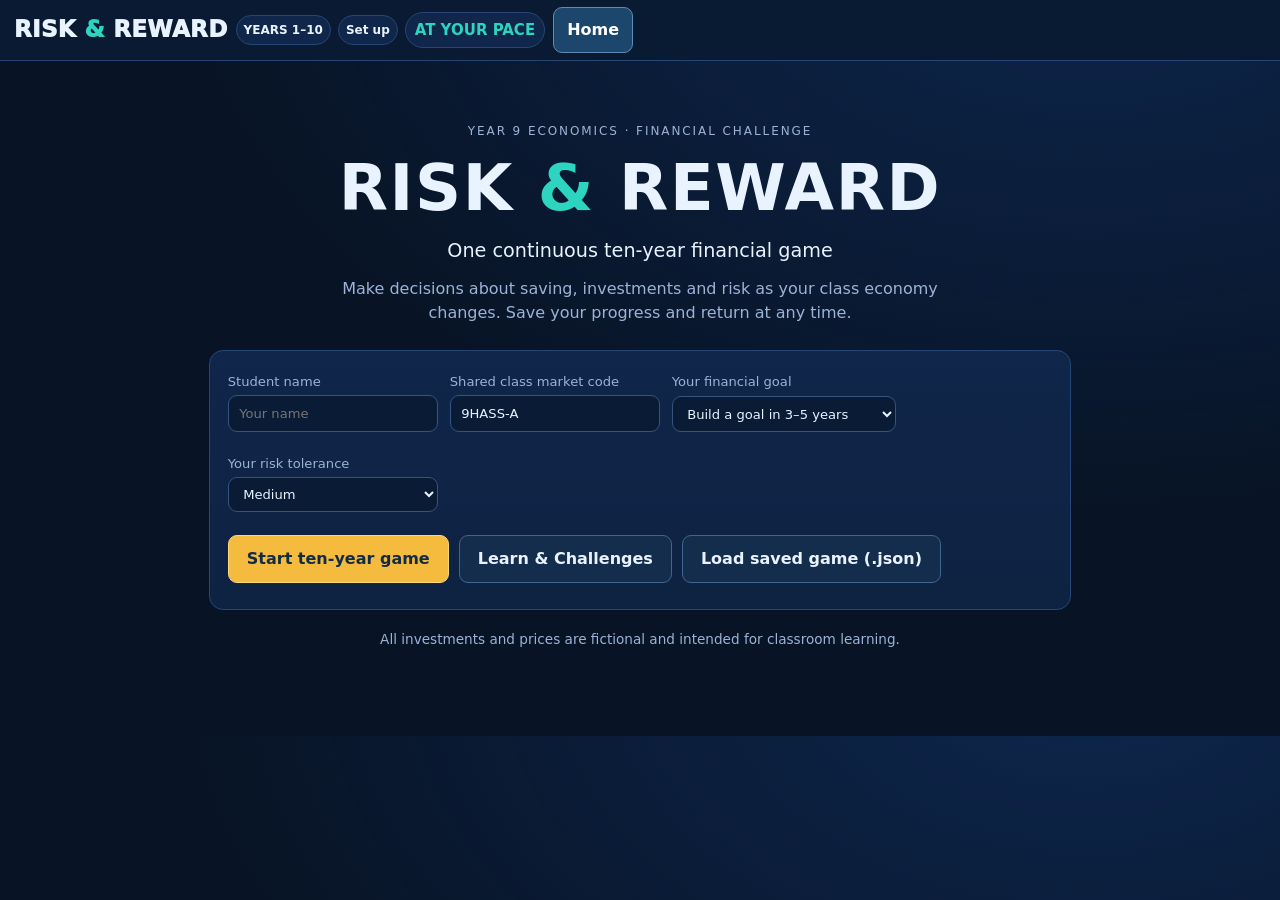
==== commit 6c4730d6: "Remove redundant class market and save reminder from landing screen" ====
--- a/index.html
+++ b/index.html
@@ -2514,7 +2514,7 @@
     const fields=`<div class="setting-grid"><label>Student name<input id="player-name" maxlength="48" autocomplete="name" placeholder="Your name"/></label><label>Shared class market code<input id="player-class" maxlength="36" placeholder="e.g. 9HASS-A" value="9HASS-A"/></label><label>Your financial goal<select id="player-goal"><option value="short">Need money soon</option><option value="medium" selected>Build a goal in 3–5 years</option><option value="long">Build wealth over ten years</option></select></label><label>Your risk tolerance<select id="player-risk"><option value="low">Low</option><option value="medium" selected>Medium</option><option value="high">High</option></select></label></div>`;
     const summary=`<p class="rr-public-saved"><b>Student:</b> ${escapeHtml(t.name)} · <b>Class economy:</b> ${escapeHtml(S.marketCode||'DEMO-CLASS')}<br/><b>Progress:</b> ${progress}</p>`;
     const primary=ongoing?`<button class="btn v6-yellow" onclick="UI.continueGame()">${S.phase==='ended'?'View completed game':'Continue game'}</button>`:'<button class="btn v6-yellow" onclick="UI.startGame()">Start ten-year game</button>';
-    return `<section class="welcome rr61-home rr-public-home"><p class="eyebrow">YEAR 9 ECONOMICS · FINANCIAL CHALLENGE</p><h1>RISK <span>&amp;</span> REWARD</h1><h2>One continuous ten-year financial game</h2><p class="rr-public-intro">Make decisions about saving, investments and risk as your class economy changes. Save your progress and return at any time.</p><div class="panel start-panel">${ongoing?summary:fields}<div class="rr-public-actions">${primary}<button class="btn subtle rr-home-learn" onclick="UI.openLearning()">Learn &amp; Challenges</button><button class="btn subtle" onclick="UI.load()">Load saved game (.json)</button>${reportReady()?'<button class="btn" onclick="UI.reportPreview()">View final report</button>':''}</div>${ongoing?`<div class="rr-public-secondary"><button class="btn danger" onclick="UI.restartGame()">${S.phase==='ended'?'Play again · New game':'Restart game'}</button></div>`:''}<p class="rr-public-info">Students with the same class market code experience the same economic news and market prices. Your portfolio and decisions are your own. Keep a downloaded JSON save when leaving a school computer.</p></div><p class="small muted">All investments and prices are fictional and intended for classroom learning.</p></section>`;
+    return `<section class="welcome rr61-home rr-public-home"><p class="eyebrow">YEAR 9 ECONOMICS · FINANCIAL CHALLENGE</p><h1>RISK <span>&amp;</span> REWARD</h1><h2>One continuous ten-year financial game</h2><p class="rr-public-intro">Make decisions about saving, investments and risk as your class economy changes. Save your progress and return at any time.</p><div class="panel start-panel">${ongoing?summary:fields}<div class="rr-public-actions">${primary}<button class="btn subtle rr-home-learn" onclick="UI.openLearning()">Learn &amp; Challenges</button><button class="btn subtle" onclick="UI.load()">Load saved game (.json)</button>${reportReady()?'<button class="btn" onclick="UI.reportPreview()">View final report</button>':''}</div>${ongoing?`<div class="rr-public-secondary"><button class="btn danger" onclick="UI.restartGame()">${S.phase==='ended'?'Play again · New game':'Restart game'}</button></div>`:''}</div><p class="small muted">All investments and prices are fictional and intended for classroom learning.</p></section>`;
   };
 
   UI.continueGame=function(){
